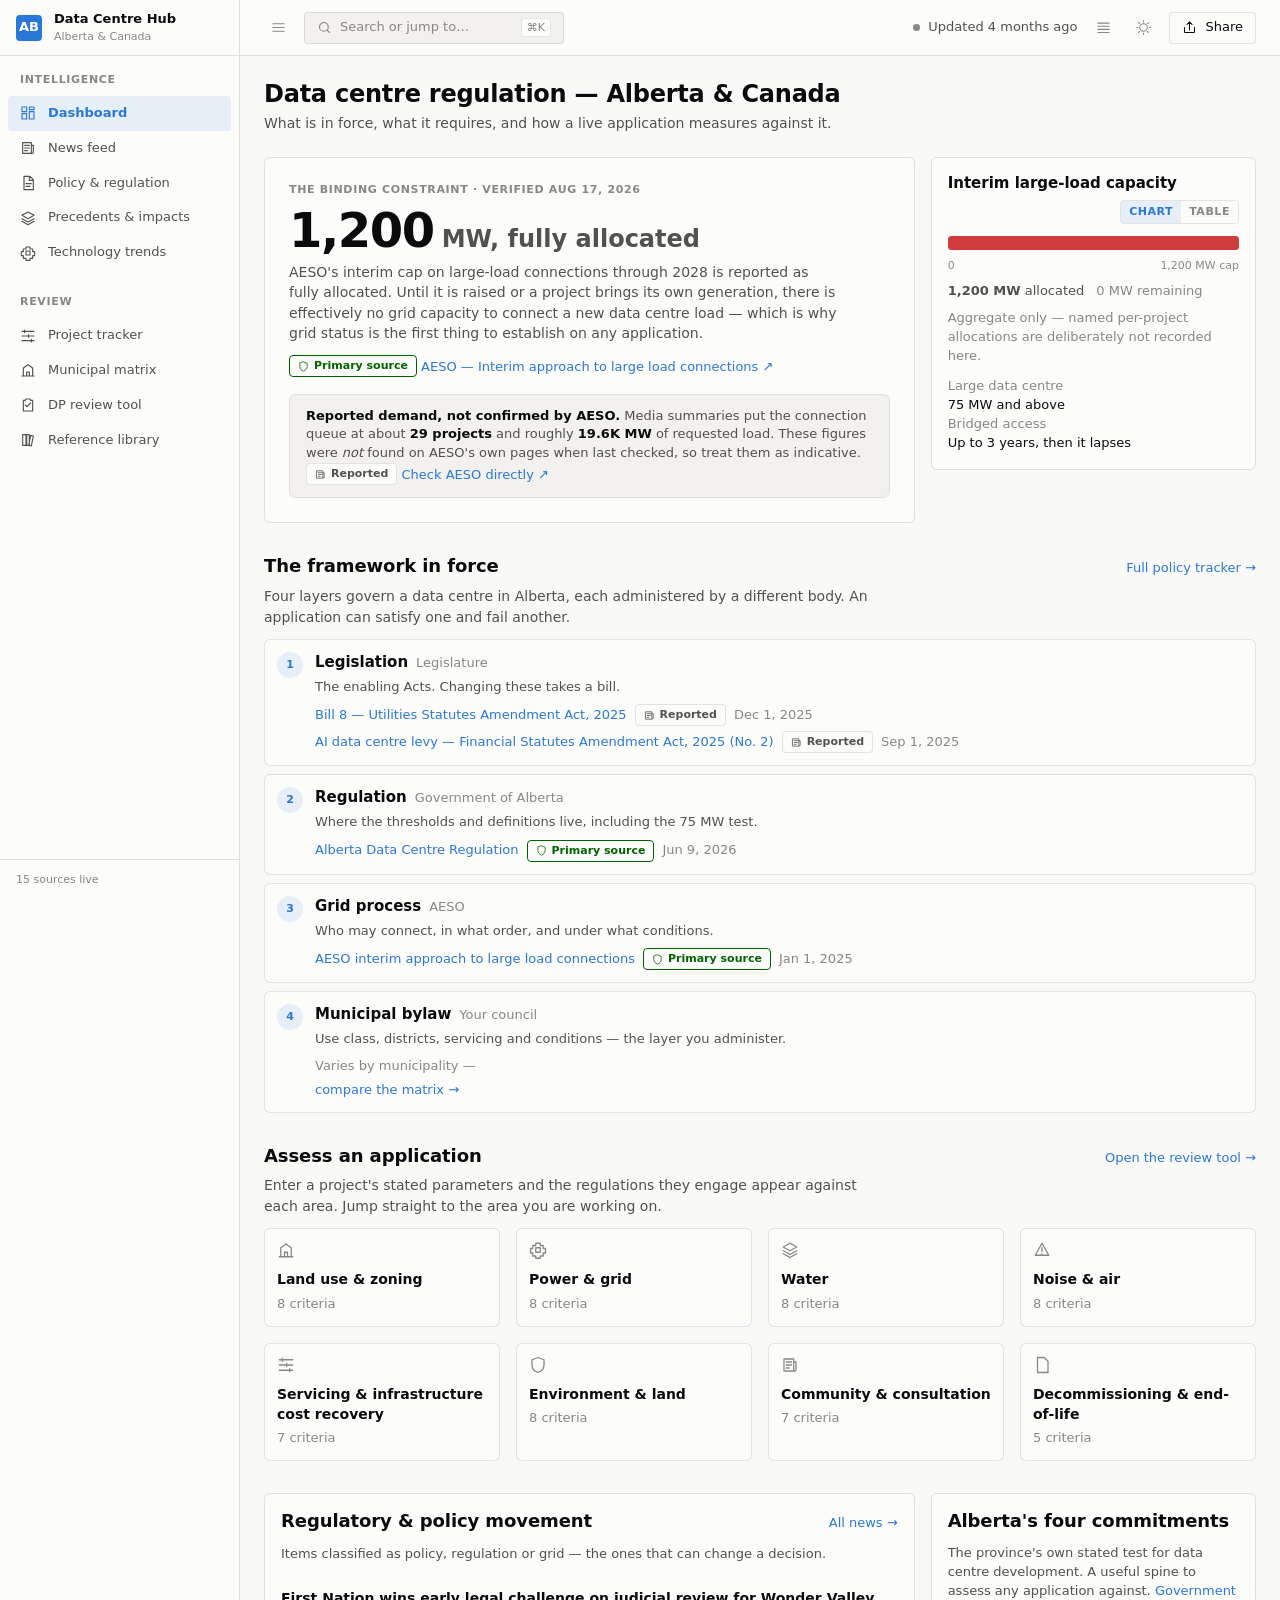
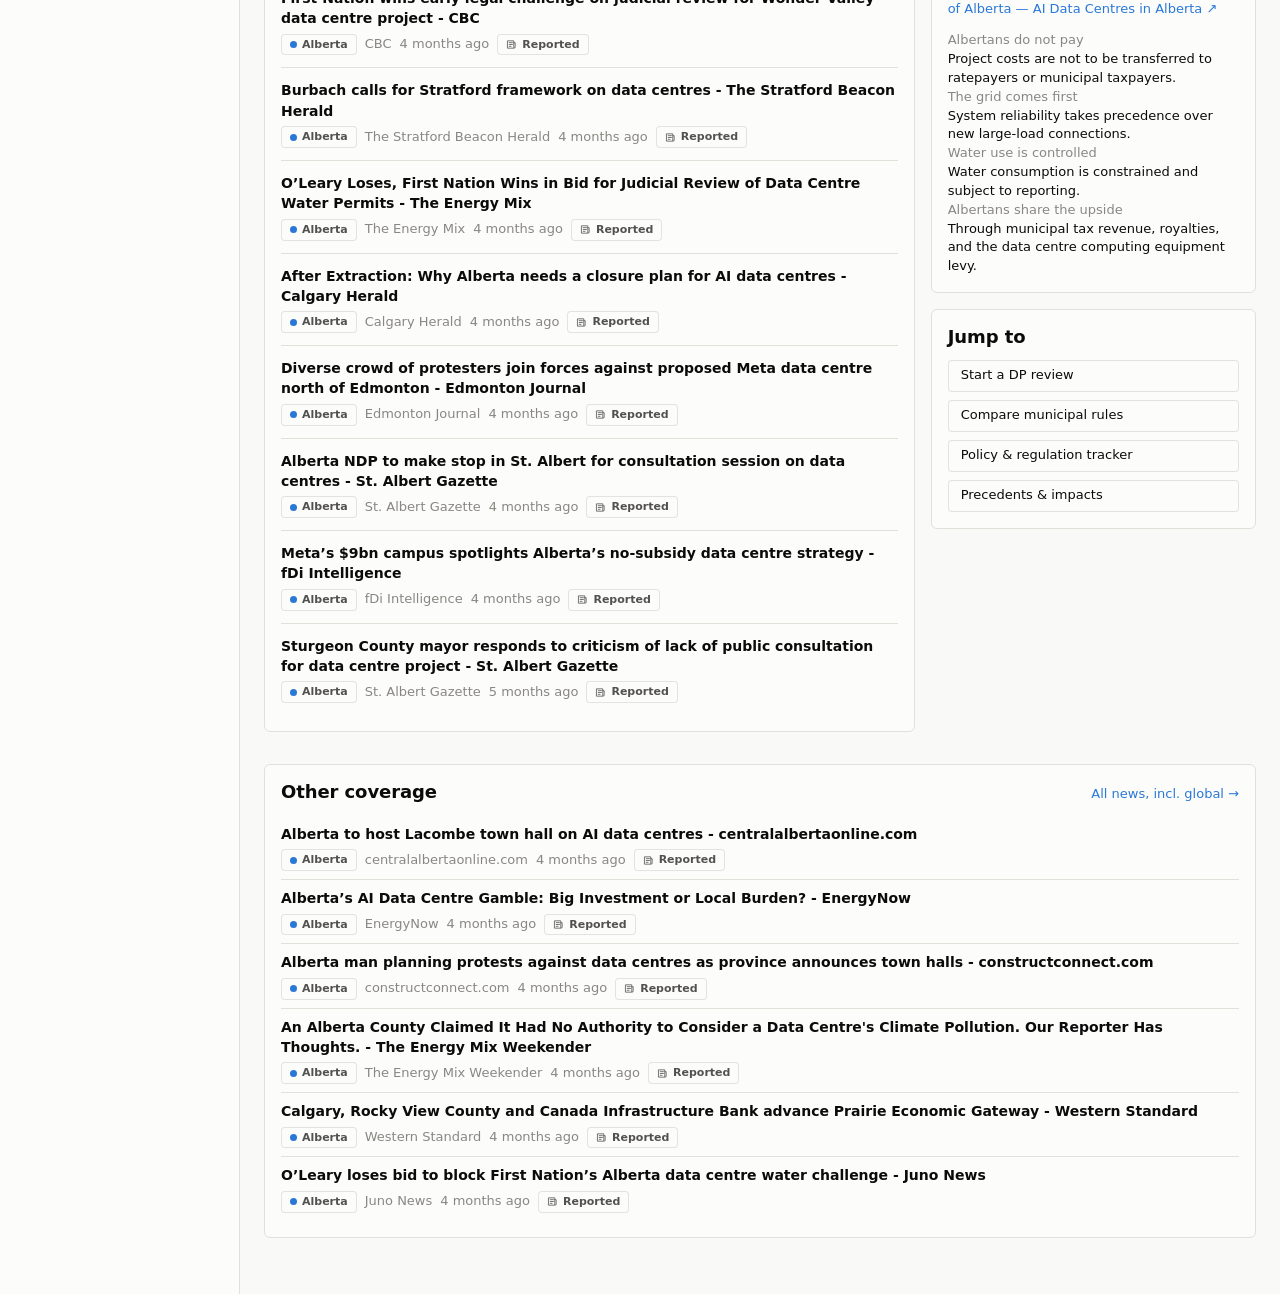
==== site/index.html @ bcbd2a7a "feat(review): regulation-first dashboard and an interactive DP review tool Reworks the site around w" ====
<!doctype html>
<html lang="en-CA">
<head>
<meta charset="utf-8">
<meta name="viewport" content="width=device-width, initial-scale=1">
<title>Dashboard — Alberta Data Centre Hub</title>
<meta name="description" content="The regulatory picture for data centre development in Alberta: the instruments in force, the grid constraint, and a permit review tool. News in support, not in the lead.">
<link rel="stylesheet" href="assets/tokens.css">
<link rel="stylesheet" href="assets/style.css">
<link rel="icon" href="data:image/svg+xml,<svg xmlns='http://www.w3.org/2000/svg' viewBox='0 0 100 100'><rect width='100' height='100' rx='18' fill='%232a78d6'/><text y='70' x='50' text-anchor='middle' font-size='54' font-family='system-ui' font-weight='700' fill='white'>AB</text></svg>">
</head>
<body data-page="dashboard">
<a class="skip-link" href="#main">Skip to content</a>
<div class="app">
  <aside class="sidebar" id="sidebar"></aside>
  <div class="main">
    <header class="topbar" id="topbar"></header>
    <main class="content" id="main">

      <div class="page-head">
        <h1>Data centre regulation — Alberta &amp; Canada</h1>
        <p>What is in force, what it requires, and how a live application measures against it.</p>
      </div>

      <div id="alerts-slot"></div>

      <!-- 1. The binding constraint, from a verified source -->
      <section class="section">
        <div class="grid grid-main-aside">
          <div class="hero-figure" id="hero-slot"></div>
          <div class="card" id="meter-slot"></div>
        </div>
      </section>

      <!-- 2. The regulatory stack -->
      <section class="section">
        <div class="section-head">
          <h2>The framework in force</h2>
          <a class="small" href="policy.html">Full policy tracker →</a>
        </div>
        <p class="section-note secondary">
          Four layers govern a data centre in Alberta, each administered by a different body. An
          application can satisfy one and fail another.
        </p>
        <div id="stack-slot"></div>
      </section>

      <!-- 3. Compliance areas -> straight into the review tool -->
      <section class="section">
        <div class="section-head">
          <h2>Assess an application</h2>
          <a class="small" href="permits.html">Open the review tool →</a>
        </div>
        <p class="section-note secondary">
          Enter a project's stated parameters and the regulations they engage appear against each
          area. Jump straight to the area you are working on.
        </p>
        <div class="grid grid-4" id="areas-slot"></div>
      </section>

      <!-- 4. The planner's own open work -->
      <section class="section" id="reviews-section" hidden>
        <div class="section-head">
          <h2>Your reviews</h2>
          <a class="small" href="permits.html">Manage →</a>
        </div>
        <p class="section-note secondary">
          Held in this browser only. They are not visible to anyone else and do not leave this device.
        </p>
        <div class="grid grid-3" id="reviews-slot"></div>
      </section>

      <!-- 5. Regulatory movement, then general news -->
      <section class="section">
        <div class="grid grid-main-aside">
          <div class="card">
            <div class="card-head">
              <h2>Regulatory &amp; policy movement</h2>
              <div class="card-action"><a class="small" href="news.html">All news →</a></div>
            </div>
            <p class="small secondary" style="margin:0 0 var(--s-3)">
              Items classified as policy, regulation or grid — the ones that can change a decision.
            </p>
            <div id="policy-news-slot"><div class="empty-state">Loading…</div></div>
          </div>

          <div>
            <div class="card" style="margin-bottom:var(--s-4)">
              <div class="card-head"><h2>Alberta's four commitments</h2></div>
              <p class="small secondary" id="commit-note"></p>
              <dl class="deflist" id="commit-slot"></dl>
            </div>
            <div class="card">
              <div class="card-head"><h2>Jump to</h2></div>
              <div class="grid" style="gap:var(--s-2)">
                <a class="btn" href="permits.html">Start a DP review</a>
                <a class="btn" href="municipal.html">Compare municipal rules</a>
                <a class="btn" href="policy.html">Policy &amp; regulation tracker</a>
                <a class="btn" href="precedents.html">Precedents &amp; impacts</a>
              </div>
            </div>
          </div>
        </div>
      </section>

      <!-- 6. Everything else, deliberately last and compact -->
      <section class="section">
        <div class="card">
          <div class="card-head">
            <h2>Other coverage</h2>
            <div class="card-action"><a class="small" href="news.html">All news, incl. global →</a></div>
          </div>
          <div id="other-news-slot"></div>
        </div>
      </section>

    </main>
  </div>
</div>

<script src="assets/app.js"></script>
<script src="assets/charts.js"></script>
<script>
(async function () {
  const A = window.ADCH, C = window.ADCHCharts;
  const { $, esc, safeUrl, fmtNum, fmtCompact, relTime, tierChip, icon, statusBadge } = A;

  const [grid, policy, news, checklist] = await Promise.all([
    A.loadData('grid', null),
    A.loadData('policy', null),
    A.loadData('news', { items: [], sourceHealth: [] }),
    A.loadData('checklist', null),
  ]);

  A.renderLiveStatus(news);

  /* ---- 1. Hero -----------------------------------------------------------
     Leads with a VERIFIED figure. The queue-demand number is more dramatic but
     does not appear on AESO's own pages, so it sits below, badged as reported. */
  if (grid?.verified) {
    const v = grid.verified, rep = grid.reported;
    const full = v.allocatedMW >= v.interimCapMW;
    $('#hero-slot').innerHTML = `
      <div class="eyebrow">The binding constraint · verified ${esc(A.fmtDate(grid.lastVerified))}</div>
      <div class="hero-value">${esc(fmtNum(v.interimCapMW))}<span class="unit">MW${full ? ', fully allocated' : ''}</span></div>
      <p class="hero-caption">
        AESO's interim cap on large-load connections through ${esc(v.capThrough)}
        ${full ? 'is reported as fully allocated' : 'remains partly available'}. Until it is raised or a
        project brings its own generation, there is effectively no grid capacity to connect a new
        data centre load — which is why grid status is the first thing to establish on any application.
      </p>
      <p class="small" style="margin:var(--s-3) 0 0">
        ${A.tierChip(v.sourceTier)}
        <a href="${esc(safeUrl(v.source))}" target="_blank" rel="noopener">${esc(v.sourceName)} ↗</a>
      </p>
      ${rep ? `
        <div class="notice" style="margin:var(--s-4) 0 0">
          <strong>Reported demand, not confirmed by AESO.</strong>
          Media summaries put the connection queue at about
          <strong>${esc(fmtNum(rep.queueProjects))} projects</strong> and roughly
          <strong>${esc(fmtCompact(rep.queueRequestedMW))} MW</strong> of requested load. These figures
          were <em>not</em> found on AESO's own pages when last checked, so treat them as indicative.
          ${A.tierChip('reported')}
          <a href="${esc(safeUrl(rep.source))}" target="_blank" rel="noopener">Check AESO directly ↗</a>
        </div>` : ''}`;

    const reg = grid.fromRegulation;
    $('#meter-slot').innerHTML = C.meter({
      id: 'viz-cap', title: 'Interim large-load capacity',
      limit: v.interimCapMW, unit: 'MW',
      segments: [{ label: 'Allocated', value: v.allocatedMW }],
      note: 'Aggregate only — named per-project allocations are deliberately not recorded here.',
    }) + `
      <dl class="deflist" style="margin-top:var(--s-3)">
        <dt>Large data centre</dt><dd>${esc(fmtNum(reg.largeDataCentreThresholdMW))} MW and above</dd>
        <dt>Bridged access</dt><dd>Up to ${esc(reg.bridgedMaxYears)} years, then it lapses</dd>
      </dl>`;
  }
  C.wireVizToggles();

  /* ---- 2. The regulatory stack ------------------------------------------ */
  if (policy?.records) {
    const LAYERS = [
      { key: 'Legislation', label: 'Legislation', body: 'Legislature',
        note: 'The enabling Acts. Changing these takes a bill.' },
      { key: 'Regulation', label: 'Regulation', body: 'Government of Alberta',
        note: 'Where the thresholds and definitions live, including the 75 MW test.' },
      { key: 'Process', label: 'Grid process', body: 'AESO',
        note: 'Who may connect, in what order, and under what conditions.' },
      { key: 'Municipal', label: 'Municipal bylaw', body: 'Your council',
        note: 'Use class, districts, servicing and conditions — the layer you administer.' },
    ];
    const byType = t => policy.records.filter(r =>
      (t === 'Process' ? /aeso|grid|process/i.test(r.type + r.title) : r.type === t));

    $('#stack-slot').innerHTML = `
      <ol class="stack">
        ${LAYERS.map((L, i) => {
          const recs = L.key === 'Municipal' ? [] : byType(L.key);
          return `
            <li class="stack-layer">
              <div class="stack-rank">${i + 1}</div>
              <div class="stack-body">
                <div class="stack-head">
                  <span class="stack-label">${esc(L.label)}</span>
                  <span class="stack-body-name small muted">${esc(L.body)}</span>
                </div>
                <p class="small secondary stack-note">${esc(L.note)}</p>
                ${recs.length ? `
                  <ul class="stack-items">
                    ${recs.map(r => `
                      <li>
                        <a href="policy.html#${esc(r.id)}">${esc(r.title)}</a>
                        ${tierChip(r.sourceTier)}
                        <span class="small muted">${esc(A.fmtDate(r.date))}</span>
                      </li>`).join('')}
                  </ul>`
                : `<p class="small muted stack-items">
                     Varies by municipality — <a href="municipal.html">compare the matrix →</a>
                   </p>`}
              </div>
            </li>`;
        }).join('')}
      </ol>`;

    /* Commitments */
    const com = policy.commitments;
    $('#commit-note').innerHTML = `${esc(com?.note || '')}
      ${com?.source ? ` <a href="${esc(safeUrl(com.source))}" target="_blank" rel="noopener">${esc(com.sourceName)} ↗</a>` : ''}`;
    $('#commit-slot').innerHTML = (com?.items || [])
      .map(c => `<dt>${esc(c.label)}</dt><dd>${esc(c.detail)}</dd>`).join('');
  }

  /* ---- 3. Compliance areas ---------------------------------------------- */
  if (checklist?.sections) {
    const AREA_ICON = {
      'land-use': 'municipal', 'power-grid': 'tech', 'water': 'precedent',
      'noise-air': 'alert', 'servicing': 'projects', 'environment': 'shield',
      'community': 'news', 'decommissioning': 'doc',
    };
    $('#areas-slot').innerHTML = checklist.sections.map(s => `
      <a class="area-tile" href="permits.html#area-${esc(s.id)}">
        <span class="area-tile-icon">${icon(AREA_ICON[s.id] || 'doc')}</span>
        <span class="area-tile-title">${esc(s.title)}</span>
        <span class="area-tile-count small muted">${s.criteria.length} criteria</span>
      </a>`).join('');
  }

  /* ---- 4. Reviews held in this browser ----------------------------------- */
  (function renderReviews() {
    let store = null;
    try {
      store = JSON.parse(localStorage.getItem('adch.reviews.v2')
                      || localStorage.getItem('adch.reviews.v1') || 'null');
    } catch { /* ignore unreadable state */ }
    const reviews = store?.reviews || [];
    if (!reviews.length || !checklist?.sections) return;

    const totalCriteria = checklist.sections.reduce((n, s) => n + s.criteria.length, 0);
    $('#reviews-section').hidden = false;
    $('#reviews-slot').innerHTML = reviews.slice(0, 6).map(r => {
      const items = r.items || {};
      const assessed = Object.values(items).filter(v => v.status && v.status !== 'unset').length;
      const flagged = Object.values(items).filter(v => v.status === 'notmet' || v.status === 'info').length;
      const pct = totalCriteria ? Math.round(assessed / totalCriteria * 100) : 0;
      const p = r.params || {};
      return `
        <a class="review-tile" href="permits.html">
          <div class="review-tile-head">
            <span class="review-tile-name">${esc(r.name || 'Untitled review')}</span>
            ${flagged ? statusBadge('warning', `${flagged} flagged`) : ''}
          </div>
          <div class="small muted">
            ${esc(p.municipality || 'No municipality')}${p.capacityMW ? ` · ${esc(p.capacityMW)} MW` : ''}
          </div>
          <div class="review-bar" role="img" aria-label="${pct}% assessed">
            <span style="width:${pct}%"></span>
          </div>
          <div class="small muted">${assessed} of ${totalCriteria} criteria assessed</div>
        </a>`;
    }).join('');
  })();

  /* ---- 5/6. News, split so regulation leads ------------------------------ */
  const items = Array.isArray(news?.items) ? news.items : [];
  const seen = A.lastSeenAt();
  const isPolicyish = i =>
    /policy|regulation|grid|legal/i.test([i.stream, i.topic, ...(i.topics || [])].join(' '));

  /* Region ordering matters more than recency here. A Danish ground-breaking
     is not what a planner in Alberta needs above an Alberta bylaw change, so
     Alberta leads, then Canada, then everything else — recency inside each. */
  const REGION_RANK = { alberta: 0, canada: 1, global: 2 };
  const byRegionThenDate = (a, b) =>
    (REGION_RANK[a.region] ?? 3) - (REGION_RANK[b.region] ?? 3) ||
    (A.parseDate(b.published) - A.parseDate(a.published));

  const policyItems = items.filter(isPolicyish).sort(byRegionThenDate).slice(0, 8);
  const otherItems = items.filter(i => !isPolicyish(i)).sort(byRegionThenDate).slice(0, 6);

  const row = i => `
    <li class="feed-item">
      <a class="headline ${A.isNew(i, seen) ? 'is-new' : ''}"
         href="${esc(safeUrl(i.url))}" target="_blank" rel="noopener">${esc(i.title)}</a>
      <div class="feed-meta">
        ${A.regionChip(i.region)}
        <span class="muted">${esc(i.source)}</span>
        <span class="muted">${esc(relTime(i.published))}</span>
        ${tierChip('reported')}
      </div>
    </li>`;

  $('#policy-news-slot').innerHTML = policyItems.length
    ? `<ul class="feed">${policyItems.map(row).join('')}</ul>`
    : `<div class="empty-state">No policy or regulation items in the current feed.</div>`;

  $('#other-news-slot').innerHTML = otherItems.length
    ? `<ul class="feed feed-compact">${otherItems.map(row).join('')}</ul>`
    : `<div class="empty-state">Nothing else in the current feed.</div>`;

  /* Alerts stay at the top — a bylaw changing under you outranks everything. */
  const alerts = await A.loadData('alerts', { alerts: [] });
  if (alerts?.alerts?.length) {
    $('#alerts-slot').innerHTML = alerts.alerts.slice(0, 3).map(x => `
      <div class="alert-strip">
        ${icon('alert')}
        <div class="alert-body">
          <strong>Regulatory change detected</strong> — ${esc(x.name)} changed ${esc(relTime(x.detectedAt))}.
          <a href="${esc(safeUrl(x.url))}" target="_blank" rel="noopener">View source ↗</a>
        </div>
      </div>`).join('');
  }

  A.markSeen();
})();
</script>
</body>
</html>
---- site/assets/tokens.css ----
/* ============================================================================
   Design tokens — Alberta Data Centre Hub
   ----------------------------------------------------------------------------
   Colour values come from a validated palette. The categorical region slots
   (Alberta / Canada / Global) were checked with the palette validator and pass
   every gate in BOTH modes on ALL pairs:
     light: worst CVD dE 9.2, worst normal-vision dE 24.0
     dark : worst CVD dE 9.4, worst normal-vision dE 20.9
   One known WARN: --region-global (#1baf7a) sits at 2.74:1 on the light
   surface. The relief rule applies — marks in that colour ALWAYS ship visible
   direct labels plus a table view. Never rely on that hue alone.

   Do not add a 4th region hue. Three is the all-pairs cap; a generated 4th is
   indistinguishable under CVD.

   Dark mode is a *selected* set of steps validated against the dark surface,
   not an automatic inversion. Every token is declared on bare :root first, so
   nothing has its only definition inside a media query.
   ========================================================================= */

:root {
  color-scheme: light;

  /* --- Surfaces & ink ---------------------------------------------------- */
  --page:            #f9f9f7;
  --surface:         #fcfcfb;
  --surface-sunken:  #f2f1ee;
  --surface-hover:   #f0efec;
  --ink:             #0b0b0b;
  --ink-secondary:   #52514e;
  --ink-muted:       #898781;
  --hairline:        #e1e0d9;
  --border:          rgba(11, 11, 11, 0.10);
  --baseline:        #c3c2b7;

  /* --- Accent (interactive + primary data series) ------------------------ */
  --accent:          #2a78d6;
  --accent-hover:    #256abf;
  --accent-wash:     rgba(42, 120, 214, 0.10);
  --accent-track:    #cde2fb;   /* lighter step of the same ramp, for meters */

  /* --- Region categorical (fixed order — never cycled, never extended) --- */
  --region-alberta:  #2a78d6;
  --region-canada:   #eb6834;
  --region-global:   #1baf7a;   /* light-surface contrast 2.74:1 — see above */

  /* --- Status (reserved; never reused as a series colour) ---------------- */
  --status-good:     #0ca30c;
  --status-warning:  #fab219;
  --status-serious:  #ec835a;
  --status-critical: #d03b3b;
  --status-good-text:#006300;   /* AA-safe green for text */

  /* --- Sequential blue ramp (magnitude only) ----------------------------- */
  --seq-100: #cde2fb;
  --seq-250: #86b6ef;
  --seq-400: #3987e5;
  --seq-550: #1c5cab;
  --seq-700: #0d366b;

  /* --- Spacing: strict 8pt rhythm ---------------------------------------- */
  --s-1: 4px;
  --s-2: 8px;
  --s-3: 12px;
  --s-4: 16px;
  --s-5: 24px;
  --s-6: 32px;
  --s-7: 48px;

  /* --- Type -------------------------------------------------------------- */
  --font: system-ui, -apple-system, "Segoe UI", Roboto, sans-serif;
  --t-hero:  48px;
  --t-h1:    24px;
  --t-h2:    18px;
  --t-h3:    15px;
  --t-body:  14px;
  --t-small: 13px;
  --t-micro: 11px;

  /* --- Shape ------------------------------------------------------------- */
  --r-card: 6px;
  --r-chip: 4px;

  /* Shadows are for true overlays only. Structure is carried by hairlines. */
  --shadow-overlay: 0 8px 24px rgba(11, 11, 11, 0.14),
                    0 2px 6px rgba(11, 11, 11, 0.08);

  /* --- Layout ------------------------------------------------------------ */
  --sidebar-w: 240px;
  --rail-w: 56px;
  --topbar-h: 56px;
  --content-max: 1440px;

  /* --- Density (overridden by [data-density="compact"]) ------------------ */
  --row-h: 40px;
  --cell-pad-y: 10px;

  /* --- motion. Theme-independent; honoured by the reduced-motion block. --- */
  --dur:       140ms;
  --dur-slow:  320ms;
  --ease:      cubic-bezier(.2, 0, .2, 1);

  /* --- interaction & elevation ------------------------------------------ */
  --focus:         #2a78d6;
  --border-strong: rgba(11, 11, 11, 0.22);
  --shadow-sm:     0 1px 2px rgba(11, 11, 11, 0.06);
  --shadow-lg:     0 8px 24px rgba(11, 11, 11, 0.16);

  /* --- status washes. Backgrounds only; the text colour stays an ink or
         the AA-safe status text step, so status is never colour alone. ---- */
  --status-good-bg:     rgba(12, 163, 12, 0.10);
  --status-warning-bg:  rgba(250, 178, 25, 0.16);
  --status-critical-bg: rgba(208, 59, 59, 0.10);
}

[data-density="compact"] {
  --row-h: 32px;
  --cell-pad-y: 6px;
}

/* --- Dark: OS preference (loses to an explicit light stamp) -------------- */
@media (prefers-color-scheme: dark) {
  :root:not([data-theme="light"]) {
    /* Selected dark steps for the tokens added for the review tool. */
    --focus:         #7fb2f0;
    --border-strong: rgba(255, 255, 255, 0.26);
    --shadow-sm:     0 1px 2px rgba(0, 0, 0, 0.5);
    --shadow-lg:     0 8px 24px rgba(0, 0, 0, 0.6);
    --status-good-bg:     rgba(70, 200, 70, 0.16);
    --status-warning-bg:  rgba(250, 178, 25, 0.20);
    --status-critical-bg: rgba(232, 106, 106, 0.18);

    color-scheme: dark;

    --page:           #0d0d0d;
    --surface:        #1a1a19;
    --surface-sunken: #131312;
    --surface-hover:  #232322;
    --ink:            #ffffff;
    --ink-secondary:  #c3c2b7;
    --ink-muted:      #898781;
    --hairline:       #2c2c2a;
    --border:         rgba(255, 255, 255, 0.10);
    --baseline:       #383835;

    --accent:         #3987e5;
    --accent-hover:   #5598e7;
    --accent-wash:    rgba(57, 135, 229, 0.14);
    --accent-track:   #184f95;

    --region-alberta: #3987e5;
    --region-canada:  #d95926;
    --region-global:  #199e70;

    --status-good-text: #0ca30c;

    --seq-100: #0d366b;
    --seq-250: #184f95;
    --seq-400: #2a78d6;
    --seq-550: #6da7ec;
    --seq-700: #cde2fb;

    --shadow-overlay: 0 8px 24px rgba(0, 0, 0, 0.6),
                      0 2px 6px rgba(0, 0, 0, 0.4);
  }
}

/* --- Dark: explicit toggle (must win in both directions) ----------------- */
:root[data-theme="dark"] {
  /* Selected dark steps for the tokens added for the review tool. */
  --focus:         #7fb2f0;
  --border-strong: rgba(255, 255, 255, 0.26);
  --shadow-sm:     0 1px 2px rgba(0, 0, 0, 0.5);
  --shadow-lg:     0 8px 24px rgba(0, 0, 0, 0.6);
  --status-good-bg:     rgba(70, 200, 70, 0.16);
  --status-warning-bg:  rgba(250, 178, 25, 0.20);
  --status-critical-bg: rgba(232, 106, 106, 0.18);

  color-scheme: dark;

  --page:           #0d0d0d;
  --surface:        #1a1a19;
  --surface-sunken: #131312;
  --surface-hover:  #232322;
  --ink:            #ffffff;
  --ink-secondary:  #c3c2b7;
  --ink-muted:      #898781;
  --hairline:       #2c2c2a;
  --border:         rgba(255, 255, 255, 0.10);
  --baseline:       #383835;

  --accent:         #3987e5;
  --accent-hover:   #5598e7;
  --accent-wash:    rgba(57, 135, 229, 0.14);
  --accent-track:   #184f95;

  --region-alberta: #3987e5;
  --region-canada:  #d95926;
  --region-global:  #199e70;

  --status-good-text: #0ca30c;

  --seq-100: #0d366b;
  --seq-250: #184f95;
  --seq-400: #2a78d6;
  --seq-550: #6da7ec;
  --seq-700: #cde2fb;

  --shadow-overlay: 0 8px 24px rgba(0, 0, 0, 0.6),
                    0 2px 6px rgba(0, 0, 0, 0.4);
}

/* Motion is decorative here — every transition has a static resting state. */
@media (prefers-reduced-motion: reduce) {
  :root { --dur: 0ms; --dur-slow: 0ms; }
  *, *::before, *::after {
    animation-duration: .001ms !important; animation-iteration-count: 1 !important;
    transition-duration: .001ms !important; scroll-behavior: auto !important;
  }
}
---- site/assets/style.css ----
/* ============================================================================
   Alberta Data Centre Hub — app shell & components
   Density comes from tight components inside generous structure.
   Structure is carried by hairlines, never drop shadows.
   ========================================================================= */

*, *::before, *::after { box-sizing: border-box; }

html { -webkit-text-size-adjust: 100%; }

body {
  margin: 0;
  font-family: var(--font);
  font-size: var(--t-body);
  line-height: 1.45;
  color: var(--ink);
  background: var(--page);
  -webkit-font-smoothing: antialiased;
}

h1, h2, h3, h4 { line-height: 1.2; margin: 0; font-weight: 600; }
h1 { font-size: var(--t-h1); letter-spacing: -0.01em; }
h2 { font-size: var(--t-h2); letter-spacing: -0.005em; }
h3 { font-size: var(--t-h3); }
p { margin: 0 0 var(--s-3); }

a { color: var(--accent); text-decoration: none; }
a:hover { text-decoration: underline; }

:focus-visible {
  outline: 2px solid var(--accent);
  outline-offset: 2px;
  border-radius: 2px;
}

.eyebrow {
  font-size: var(--t-micro);
  text-transform: uppercase;
  letter-spacing: 0.06em;
  font-weight: 600;
  color: var(--ink-muted);
}

.muted     { color: var(--ink-muted); }
.secondary { color: var(--ink-secondary); }
.small     { font-size: var(--t-small); }

.skip-link {
  position: absolute; left: -9999px; top: 0; z-index: 100;
  background: var(--surface); color: var(--ink);
  padding: var(--s-2) var(--s-4); border: 1px solid var(--border);
}
.skip-link:focus { left: var(--s-3); top: var(--s-3); }

/* ============================================================ App shell === */

.app {
  display: grid;
  grid-template-columns: var(--sidebar-w) 1fr;
  min-height: 100vh;
}

/* --- Sidebar ------------------------------------------------------------- */

/* The sidebar element fills its grid column so the surface colour runs the
   whole page height; the inner wrapper is what actually sticks. */
.sidebar {
  grid-row: 1 / -1;
  background: var(--surface);
  border-right: 1px solid var(--hairline);
  position: relative;
}
.sidebar-sticky {
  position: sticky;
  top: 0;
  height: 100vh;
  display: flex;
  flex-direction: column;
  overflow-y: auto;
}

.brand {
  display: flex;
  align-items: center;
  gap: var(--s-3);
  height: var(--topbar-h);
  padding: 0 var(--s-4);
  border-bottom: 1px solid var(--hairline);
  flex-shrink: 0;
}
.brand-mark {
  width: 26px; height: 26px; flex-shrink: 0;
  border-radius: var(--r-chip);
  background: var(--accent);
  display: grid; place-items: center;
  color: #fff; font-weight: 700; font-size: var(--t-small);
}
.brand-text { min-width: 0; }
.brand-name {
  font-weight: 650; font-size: var(--t-small);
  white-space: nowrap; overflow: hidden; text-overflow: ellipsis;
}
.brand-sub {
  font-size: var(--t-micro); color: var(--ink-muted);
  white-space: nowrap; overflow: hidden; text-overflow: ellipsis;
}

.nav { padding: var(--s-4) var(--s-2); flex: 1; }
.nav-group + .nav-group { margin-top: var(--s-5); }
.nav-group-label {
  font-size: var(--t-micro);
  text-transform: uppercase;
  letter-spacing: 0.06em;
  font-weight: 600;
  color: var(--ink-muted);
  padding: 0 var(--s-3) var(--s-2);
}
.nav-link {
  display: flex; align-items: center; gap: var(--s-3);
  padding: var(--s-2) var(--s-3);
  border-radius: var(--r-chip);
  color: var(--ink-secondary);
  font-size: var(--t-small);
  font-weight: 500;
  text-decoration: none;
  white-space: nowrap;
}
.nav-link:hover { background: var(--surface-hover); color: var(--ink); text-decoration: none; }
.nav-link[aria-current="page"] {
  background: var(--accent-wash);
  color: var(--accent);
  font-weight: 600;
}
.nav-link svg { width: 16px; height: 16px; flex-shrink: 0; }
.nav-count {
  margin-left: auto;
  font-size: var(--t-micro);
  color: var(--ink-muted);
  font-variant-numeric: tabular-nums;
}

.sidebar-foot {
  padding: var(--s-3) var(--s-4);
  border-top: 1px solid var(--hairline);
  font-size: var(--t-micro);
  color: var(--ink-muted);
}
.sidebar-foot:empty { display: none; }

/* --- Top bar ------------------------------------------------------------- */

.topbar {
  height: var(--topbar-h);
  background: var(--surface);
  border-bottom: 1px solid var(--hairline);
  display: flex;
  align-items: center;
  gap: var(--s-3);
  padding: 0 var(--s-5);
  position: sticky;
  top: 0;
  z-index: 20;
}

.cmdk-trigger {
  display: flex; align-items: center; gap: var(--s-2);
  height: 32px; min-width: 260px;
  padding: 0 var(--s-3);
  background: var(--surface-sunken);
  border: 1px solid var(--border);
  border-radius: var(--r-chip);
  color: var(--ink-muted);
  font: inherit; font-size: var(--t-small);
  cursor: pointer; text-align: left;
}
.cmdk-trigger:hover { background: var(--surface-hover); }
.cmdk-trigger svg { width: 15px; height: 15px; flex-shrink: 0; }
.cmdk-trigger span { white-space: nowrap; overflow: hidden; text-overflow: ellipsis; }
.cmdk-trigger kbd {
  margin-left: auto;
  font: inherit; font-size: var(--t-micro);
  border: 1px solid var(--border);
  border-radius: 3px;
  padding: 1px 5px;
  color: var(--ink-muted);
  background: var(--surface);
}

.topbar-spacer { flex: 1; }

.live-status {
  display: flex; align-items: center; gap: var(--s-2);
  font-size: var(--t-small); color: var(--ink-secondary);
  white-space: nowrap;
}
.live-dot {
  width: 7px; height: 7px; border-radius: 50%;
  background: var(--status-good);
  flex-shrink: 0;
  position: relative;
}
.live-dot::after {
  content: ""; position: absolute; inset: -3px;
  border-radius: 50%;
  border: 1px solid var(--status-good);
  opacity: 0.4;
  animation: live-pulse 2.4s ease-out infinite;
}
@keyframes live-pulse {
  0%   { transform: scale(0.7); opacity: 0.5; }
  70%  { transform: scale(1.4); opacity: 0; }
  100% { transform: scale(1.4); opacity: 0; }
}
.live-dot.is-stale { background: var(--ink-muted); }
.live-dot.is-stale::after { display: none; }

.icon-btn {
  width: 32px; height: 32px;
  display: grid; place-items: center;
  background: transparent;
  border: 1px solid transparent;
  border-radius: var(--r-chip);
  color: var(--ink-secondary);
  cursor: pointer;
}
.icon-btn:hover { background: var(--surface-hover); color: var(--ink); }
.icon-btn svg { width: 16px; height: 16px; }

.btn {
  display: inline-flex; align-items: center; gap: var(--s-2);
  height: 32px; padding: 0 var(--s-3);
  border-radius: var(--r-chip);
  border: 1px solid var(--border);
  background: var(--surface);
  color: var(--ink);
  font: inherit; font-size: var(--t-small); font-weight: 500;
  cursor: pointer;
  white-space: nowrap;
}
.btn:hover { background: var(--surface-hover); text-decoration: none; }
.btn svg { width: 15px; height: 15px; }
.btn-primary {
  background: var(--accent); border-color: var(--accent); color: #fff;
}
.btn-primary:hover { background: var(--accent-hover); }

/* --- Main ---------------------------------------------------------------- */

.main { min-width: 0; display: flex; flex-direction: column; }

.content {
  max-width: var(--content-max);
  width: 100%;
  margin: 0 auto;
  padding: var(--s-5);
  flex: 1;
}

.page-head { margin-bottom: var(--s-5); }
.page-head h1 { margin-bottom: var(--s-1); }
.page-head p { color: var(--ink-secondary); margin: 0; max-width: 76ch; }

.section { margin-bottom: var(--s-6); }
.section-head {
  display: flex; align-items: baseline; gap: var(--s-3);
  margin-bottom: var(--s-3);
}
.section-head h2 { margin: 0; }
.section-head .section-note {
  font-size: var(--t-small); color: var(--ink-muted);
  margin-left: auto;
}

/* --- Grid ---------------------------------------------------------------- */

.grid { display: grid; gap: var(--s-4); }
.grid-2 { grid-template-columns: repeat(2, minmax(0, 1fr)); }
.grid-3 { grid-template-columns: repeat(3, minmax(0, 1fr)); }
.grid-4 { grid-template-columns: repeat(4, minmax(0, 1fr)); }
.grid-main-aside { grid-template-columns: minmax(0, 2fr) minmax(0, 1fr); align-items: start; }

/* --- Card ---------------------------------------------------------------- */

.card {
  background: var(--surface);
  border: 1px solid var(--hairline);
  border-radius: var(--r-card);
  padding: var(--s-4);
}
.card-head {
  display: flex; align-items: baseline; gap: var(--s-2);
  margin-bottom: var(--s-3);
  flex-wrap: wrap;
}
.card-head h2, .card-head h3 { margin: 0; min-width: 0; }
.card-head .card-action { margin-left: auto; flex-shrink: 0; }

/* ============================================================= Alerts ==== */

/* Breaking band — restrained: a rule and an eyebrow, not a red banner. */
.breaking {
  background: var(--surface);
  border: 1px solid var(--hairline);
  border-left: 3px solid var(--status-critical);
  border-radius: var(--r-card);
  padding: var(--s-3) var(--s-4);
  margin-bottom: var(--s-5);
}
.breaking-head {
  display: flex; align-items: center; gap: var(--s-2);
  margin-bottom: var(--s-2);
}
.breaking-head .eyebrow { color: var(--status-critical); }
.breaking-list { list-style: none; margin: 0; padding: 0; }
.breaking-item {
  display: flex; align-items: baseline; gap: var(--s-3);
  padding: var(--s-2) 0;
}
.breaking-item + .breaking-item { border-top: 1px solid var(--hairline); }
.breaking-item .headline { font-weight: 550; color: var(--ink); flex: 1; min-width: 0; }
.breaking-item .headline:hover { color: var(--accent); }

/* Regulatory change strip */
.alert-strip {
  display: flex; align-items: flex-start; gap: var(--s-3);
  background: var(--surface);
  border: 1px solid var(--hairline);
  border-left: 3px solid var(--status-warning);
  border-radius: var(--r-card);
  padding: var(--s-3) var(--s-4);
  margin-bottom: var(--s-4);
}
.alert-strip svg { width: 16px; height: 16px; flex-shrink: 0; margin-top: 2px; color: var(--ink-secondary); }
.alert-strip .alert-body { flex: 1; min-width: 0; }

/* ========================================================= Stat tiles ==== */

.stat {
  background: var(--surface);
  border: 1px solid var(--hairline);
  border-radius: var(--r-card);
  padding: var(--s-4);
  display: flex; flex-direction: column; gap: var(--s-2);
  min-width: 0;
}
.stat-label { font-size: var(--t-small); color: var(--ink-secondary); }
.stat-value {
  font-size: 28px; font-weight: 650; line-height: 1.1;
  letter-spacing: -0.02em;
  /* proportional figures on purpose — tabular makes big numbers look loose */
}
.stat-value .unit {
  font-size: var(--t-body); font-weight: 500;
  color: var(--ink-secondary); margin-left: 3px;
  letter-spacing: 0;
}
.stat-foot { font-size: var(--t-small); color: var(--ink-muted); margin-top: auto; }
.stat-delta { font-weight: 600; }
.stat-delta.is-up   { color: var(--status-good-text); }
.stat-delta.is-down { color: var(--status-critical); }

/* Hero figure — exactly one per view */
.hero-figure {
  background: var(--surface);
  border: 1px solid var(--hairline);
  border-radius: var(--r-card);
  padding: var(--s-5);
}
.hero-value {
  font-size: var(--t-hero);
  font-weight: 680;
  line-height: 1;
  letter-spacing: -0.03em;
  margin: var(--s-2) 0;
}
.hero-value .unit {
  font-size: var(--t-h1); font-weight: 550;
  color: var(--ink-secondary); margin-left: var(--s-2);
  letter-spacing: 0;
}
.hero-caption { color: var(--ink-secondary); max-width: 62ch; margin: 0; }

/* ============================================================== Meter ==== */

.meter { display: flex; flex-direction: column; gap: var(--s-2); }
.meter-track {
  height: 14px;
  border-radius: 3px;
  background: var(--accent-track);   /* lighter step of the same ramp */
  overflow: hidden;
  display: flex;
}
.meter-fill {
  height: 100%;
  background: var(--accent);
  border-radius: 0 3px 3px 0;        /* rounded data-end, square at baseline */
  min-width: 3px;
}
.meter-fill.is-full { border-radius: 3px; }
.meter-fill.sev-warning  { background: var(--status-warning); }
.meter-fill.sev-critical { background: var(--status-critical); }
.meter-scale {
  display: flex; justify-content: space-between;
  font-size: var(--t-micro); color: var(--ink-muted);
  font-variant-numeric: tabular-nums;
}
.meter-legend {
  display: flex; flex-wrap: wrap; gap: var(--s-3);
  font-size: var(--t-small); color: var(--ink-secondary);
}

/* =============================================================== Bars ==== */

.barchart { display: flex; flex-direction: column; gap: var(--s-2); }
.bar-row {
  display: grid;
  grid-template-columns: minmax(90px, 27%) 1fr auto;
  align-items: center;
  gap: var(--s-3);
  min-height: 24px;
}
.bar-label {
  font-size: var(--t-small);
  color: var(--ink-secondary);
  overflow: hidden; text-overflow: ellipsis; white-space: nowrap;
}
.bar-track { position: relative; height: 100%; display: flex; align-items: center; }
.bar-fill {
  height: 16px;                       /* thin marks, capped well under 24px */
  background: var(--accent);          /* one hue for every bar */
  border-radius: 0 4px 4px 0;         /* 4px rounded data-end, square at base */
  min-width: 2px;
}
.bar-value {
  font-size: var(--t-small);
  font-variant-numeric: tabular-nums;
  color: var(--ink-secondary);
  min-width: 3ch; text-align: right;
}

/* Sparkline */
.sparkline { display: block; width: 100%; height: 28px; overflow: visible; }
.sparkline .spark-line { fill: none; stroke: var(--baseline); stroke-width: 2; stroke-linejoin: round; stroke-linecap: round; }
.sparkline .spark-recent { fill: none; stroke: var(--accent); stroke-width: 2; stroke-linejoin: round; stroke-linecap: round; }
.sparkline .spark-dot { fill: var(--accent); stroke: var(--surface); stroke-width: 2; }

/* Table-view twin toggle */
.viz-toggle {
  display: inline-flex;
  border: 1px solid var(--border);
  border-radius: var(--r-chip);
  overflow: hidden;
}
.viz-toggle button {
  font: inherit; font-size: var(--t-micro); font-weight: 600;
  text-transform: uppercase; letter-spacing: 0.05em;
  padding: 3px var(--s-2);
  background: var(--surface); color: var(--ink-muted);
  border: 0; cursor: pointer;
}
.viz-toggle button[aria-pressed="true"] { background: var(--accent-wash); color: var(--accent); }
[hidden] { display: none !important; }

/* ============================================================== Chips ==== */

.chip {
  display: inline-flex; align-items: center; gap: 5px;
  font-size: var(--t-micro); font-weight: 600;
  padding: 2px var(--s-2);
  border-radius: var(--r-chip);
  border: 1px solid var(--border);
  color: var(--ink-secondary);
  background: var(--surface);
  white-space: nowrap;
}
.chip svg { width: 11px; height: 11px; flex-shrink: 0; }

/* Source tier — the backbone of the no-misinformation rule.
   Always icon + text. Never colour alone. */
.chip-primary  { color: var(--status-good-text); border-color: currentColor; }
.chip-reported { color: var(--ink-secondary); }

.chip-region::before {
  content: ""; width: 7px; height: 7px; border-radius: 50%;
  background: var(--dot, var(--ink-muted)); flex-shrink: 0;
}
.chip-alberta { --dot: var(--region-alberta); }
.chip-canada  { --dot: var(--region-canada); }
.chip-global  { --dot: var(--region-global); }

/* Status badge — icon + label + colour, in that order of importance */
.badge {
  display: inline-flex; align-items: center; gap: 5px;
  font-size: var(--t-micro); font-weight: 600;
  padding: 2px var(--s-2);
  border-radius: var(--r-chip);
  border: 1px solid currentColor;
  white-space: nowrap;
}
.badge svg { width: 11px; height: 11px; flex-shrink: 0; }
.badge-good     { color: var(--status-good-text); }
.badge-warning  { color: #8a5d00; }
.badge-serious  { color: #a04a22; }
.badge-critical { color: var(--status-critical); }
.badge-neutral  { color: var(--ink-muted); }
:root[data-theme="dark"] .badge-warning,
:root[data-theme="dark"] .badge-serious { color: var(--status-warning); }
@media (prefers-color-scheme: dark) {
  :root:not([data-theme="light"]) .badge-warning { color: var(--status-warning); }
  :root:not([data-theme="light"]) .badge-serious { color: var(--status-serious); }
}

/* =============================================================== Table === */

.table-wrap {
  border: 1px solid var(--hairline);
  border-radius: var(--r-card);
  background: var(--surface);
  overflow-x: auto;
}

table.data {
  width: 100%;
  border-collapse: collapse;
  font-size: var(--t-small);
}
table.data th, table.data td {
  padding: var(--cell-pad-y) var(--s-3);
  text-align: left;
  vertical-align: top;
  border-bottom: 1px solid var(--hairline);
}
/* Not sticky: .table-wrap is a horizontal scroll container, so a
   viewport-sticky header cannot work inside it and overlaps the first row. */
table.data thead th {
  background: var(--surface);
  font-size: var(--t-micro);
  text-transform: uppercase;
  letter-spacing: 0.06em;
  color: var(--ink-muted);
  font-weight: 600;
  white-space: nowrap;
  border-bottom: 1px solid var(--baseline);
}
table.data tbody tr:last-child td { border-bottom: 0; }
table.data tbody tr:hover { background: var(--surface-hover); }
table.data td.num { font-variant-numeric: tabular-nums; text-align: right; white-space: nowrap; }
table.data th.sortable { cursor: pointer; user-select: none; }
table.data th.sortable:hover { color: var(--ink); }
table.data th.sortable::after {
  content: "";
  display: inline-block; width: 0; height: 0;
  margin-left: 5px; vertical-align: middle;
  border-left: 4px solid transparent;
  border-right: 4px solid transparent;
  opacity: 0;
}
table.data th[aria-sort="ascending"]::after  { opacity: 1; border-bottom: 5px solid currentColor; }
table.data th[aria-sort="descending"]::after { opacity: 1; border-top: 5px solid currentColor; }

/* One filter row above everything it scopes — never inside the table */
.filterbar {
  display: flex; flex-wrap: wrap; align-items: center; gap: var(--s-2);
  margin-bottom: var(--s-3);
}
.filterbar .spacer { flex: 1; }
.search-input, .select-input {
  height: 32px;
  padding: 0 var(--s-3);
  border: 1px solid var(--border);
  border-radius: var(--r-chip);
  background: var(--surface);
  color: var(--ink);
  font: inherit; font-size: var(--t-small);
  min-width: 0;
}
.search-input { min-width: 220px; flex: 0 1 300px; }

.filter-chip {
  display: inline-flex; align-items: center; gap: 5px;
  height: 28px; padding: 0 var(--s-3);
  border: 1px solid var(--border);
  border-radius: 14px;
  background: var(--surface);
  color: var(--ink-secondary);
  font: inherit; font-size: var(--t-small); font-weight: 500;
  cursor: pointer; white-space: nowrap;
}
.filter-chip:hover { background: var(--surface-hover); }
.filter-chip[aria-pressed="true"] {
  background: var(--accent-wash); color: var(--accent);
  border-color: var(--accent);
}
.filter-chip .count {
  font-size: var(--t-micro); color: var(--ink-muted);
  font-variant-numeric: tabular-nums;
}
.filter-chip[aria-pressed="true"] .count { color: var(--accent); }

/* ============================================================ Feed list == */

.feed { list-style: none; margin: 0; padding: 0; }
.feed-item {
  display: flex; flex-direction: column; gap: 5px;
  padding: var(--s-3) 0;
  border-bottom: 1px solid var(--hairline);
}
.feed-item:last-child { border-bottom: 0; }
.feed-item .headline {
  font-weight: 550; color: var(--ink);
  font-size: var(--t-body);
}
.feed-item .headline:hover { color: var(--accent); }
.feed-meta {
  display: flex; flex-wrap: wrap; align-items: center; gap: var(--s-2);
  font-size: var(--t-small); color: var(--ink-muted);
}
.feed-item .summary {
  color: var(--ink-secondary); font-size: var(--t-small);
  margin: 0;
  display: -webkit-box; -webkit-line-clamp: 2; -webkit-box-orient: vertical;
  overflow: hidden;
}
.is-new::before {
  content: "NEW";
  font-size: 9px; font-weight: 700; letter-spacing: 0.08em;
  color: var(--accent);
  border: 1px solid currentColor;
  border-radius: 2px; padding: 0 3px;
  margin-right: 5px; vertical-align: 1px;
}

/* =========================================================== Timeline ==== */

.timeline { list-style: none; margin: 0; padding: 0 0 0 var(--s-5); position: relative; }
.timeline::before {
  content: ""; position: absolute; left: 5px; top: 6px; bottom: 6px;
  width: 1px; background: var(--hairline);
}
.timeline-item { position: relative; padding-bottom: var(--s-5); }
.timeline-item:last-child { padding-bottom: 0; }
.timeline-item::before {
  content: ""; position: absolute; left: calc(-1 * var(--s-5) + 1px); top: 5px;
  width: 9px; height: 9px; border-radius: 50%;
  background: var(--accent);
  border: 2px solid var(--surface);
  box-sizing: content-box;
}
.timeline-item.is-upcoming::before { background: var(--ink-muted); }
.timeline-date {
  font-size: var(--t-micro); text-transform: uppercase; letter-spacing: 0.06em;
  font-weight: 600; color: var(--ink-muted); margin-bottom: 2px;
}
.timeline-item h3 { margin-bottom: var(--s-1); }
.timeline-item p { color: var(--ink-secondary); font-size: var(--t-small); margin-bottom: var(--s-2); }

/* ======================================================= Definition ====== */

.deflist { margin: 0; font-size: var(--t-small); }
.deflist div { display: flex; gap: var(--s-3); padding: var(--s-2) 0; border-bottom: 1px solid var(--hairline); }
.deflist div:last-child { border-bottom: 0; }
.deflist dt { color: var(--ink-muted); flex: 0 0 40%; margin: 0; }
.deflist dd { margin: 0; flex: 1; min-width: 0; }

/* ==================================================== Command palette ==== */

.cmdk-backdrop {
  position: fixed; inset: 0; z-index: 50;
  background: rgba(11, 11, 11, 0.4);
  display: grid; place-items: start center;
  padding-top: 12vh;
}
.cmdk-panel {
  width: min(560px, calc(100vw - var(--s-6)));
  background: var(--surface);
  border: 1px solid var(--border);
  border-radius: var(--r-card);
  box-shadow: var(--shadow-overlay);
  overflow: hidden;
}
.cmdk-input {
  width: 100%; height: 46px;
  padding: 0 var(--s-4);
  border: 0; border-bottom: 1px solid var(--hairline);
  background: transparent; color: var(--ink);
  font: inherit; font-size: var(--t-h3);
}
.cmdk-input:focus { outline: none; }
.cmdk-results { list-style: none; margin: 0; padding: var(--s-2); max-height: 46vh; overflow-y: auto; }
.cmdk-result {
  display: flex; align-items: center; gap: var(--s-3);
  padding: var(--s-2) var(--s-3);
  border-radius: var(--r-chip);
  cursor: pointer;
  font-size: var(--t-small);
}
.cmdk-result[aria-selected="true"] { background: var(--accent-wash); color: var(--accent); }
.cmdk-result .kind {
  margin-left: auto; font-size: var(--t-micro);
  color: var(--ink-muted); text-transform: uppercase; letter-spacing: 0.05em;
}
.cmdk-empty { padding: var(--s-4); color: var(--ink-muted); font-size: var(--t-small); text-align: center; }

/* ======================================================= Review tool ===== */

.field { display: flex; flex-direction: column; gap: var(--s-1); min-width: 0; }
.field .search-input { width: 100%; flex: none; min-width: 0; }

.crit-list { list-style: none; margin: 0; padding: 0; }

.crit {
  display: grid;
  grid-template-columns: minmax(0, 1fr) minmax(300px, 340px);
  gap: var(--s-4);
  padding: var(--s-3) 0;
  border-bottom: 1px solid var(--hairline);
  align-items: start;
}
.crit:last-child { border-bottom: 0; }
.crit-text { font-size: var(--t-body); display: flex; gap: var(--s-2); align-items: baseline; flex-wrap: wrap; }
.crit-help {
  font-size: var(--t-small); color: var(--ink-muted);
  margin: var(--s-1) 0 var(--s-1); max-width: 72ch;
}
.crit-controls { display: flex; flex-direction: column; gap: var(--s-2); }

.status-group { display: flex; gap: var(--s-1); flex-wrap: wrap; }
.status-opt {
  font: inherit; font-size: var(--t-micro); font-weight: 600;
  padding: 3px var(--s-2);
  border: 1px solid var(--border);
  border-radius: var(--r-chip);
  background: var(--surface);
  color: var(--ink-secondary);
  cursor: pointer; white-space: nowrap;
}
.status-opt:hover { background: var(--surface-hover); }
/* Selected state carries a check glyph as well as colour, so status is never
   colour-alone — including in print and forced-colours. */
.status-opt[aria-checked="true"]::before { content: "✓ "; }
.status-opt[aria-checked="true"][data-badge="good"]     { color: var(--status-good-text); border-color: currentColor; background: var(--surface); }
.status-opt[aria-checked="true"][data-badge="critical"] { color: var(--status-critical); border-color: currentColor; }
.status-opt[aria-checked="true"][data-badge="warning"]  { color: #8a5d00; border-color: currentColor; }
.status-opt[aria-checked="true"][data-badge="neutral"]  { color: var(--ink); border-color: currentColor; }
:root[data-theme="dark"] .status-opt[aria-checked="true"][data-badge="warning"] { color: var(--status-warning); }
@media (prefers-color-scheme: dark) {
  :root:not([data-theme="light"]) .status-opt[aria-checked="true"][data-badge="warning"] { color: var(--status-warning); }
}

.crit-note {
  width: 100%;
  min-height: 32px;
  padding: var(--s-2) var(--s-3);
  border: 1px solid var(--border);
  border-radius: var(--r-chip);
  background: var(--surface);
  color: var(--ink);
  font: inherit; font-size: var(--t-small);
  resize: vertical;
  overflow: hidden;
}
.crit-note:placeholder-shown { background: var(--surface-sunken); }

/* Print-only mirror of the note (a textarea can't grow to content on paper) */
.crit-note-print { display: none; }

@media (max-width: 900px) {
  .crit { grid-template-columns: 1fr; gap: var(--s-2); }
  .crit-controls { min-width: 0; }
}

/* ============================================================= States ==== */

/* Refetch holds the previous render at reduced opacity — never a skeleton
   flash. The page silently refetches every 5 minutes. */
.is-refreshing { opacity: 0.55; transition: opacity 180ms ease; }

.empty-state {
  padding: var(--s-6) var(--s-4);
  text-align: center;
  color: var(--ink-muted);
  font-size: var(--t-small);
}

.notice {
  background: var(--surface-sunken);
  border: 1px solid var(--hairline);
  border-radius: var(--r-card);
  padding: var(--s-3) var(--s-4);
  font-size: var(--t-small);
  color: var(--ink-secondary);
  margin-bottom: var(--s-4);
}
.notice strong { color: var(--ink); }

/* ========================================================= Responsive ==== */

.drawer-toggle { display: none; }

@media (max-width: 1180px) {
  .grid-4 { grid-template-columns: repeat(2, minmax(0, 1fr)); }
  .grid-main-aside { grid-template-columns: 1fr; }
}

@media (max-width: 1024px) {
  .app { grid-template-columns: var(--rail-w) 1fr; }
  .brand-text, .nav-group-label, .nav-link span, .nav-count, .sidebar-foot { display: none; }
  .brand { justify-content: center; padding: 0; }
  .nav-link { justify-content: center; padding: var(--s-2); }
  .grid-3 { grid-template-columns: repeat(2, minmax(0, 1fr)); }
  .cmdk-trigger { min-width: 0; width: 32px; padding: 0; justify-content: center; }
  .cmdk-trigger span, .cmdk-trigger kbd { display: none; }
}

@media (max-width: 768px) {
  .app { grid-template-columns: 1fr; }
  .sidebar {
    position: fixed; z-index: 40; left: 0; top: 0; bottom: 0;
    width: var(--sidebar-w);
    transform: translateX(-100%);
    transition: transform 180ms ease;
    height: 100dvh;
  }
  .sidebar.is-open { transform: none; box-shadow: var(--shadow-overlay); }
  .brand-text, .nav-group-label, .nav-link span, .nav-count, .sidebar-foot { display: revert; }
  .brand { justify-content: flex-start; padding: 0 var(--s-4); }
  .nav-link { justify-content: flex-start; padding: var(--s-2) var(--s-3); }
  .drawer-toggle { display: grid; }
  .content { padding: var(--s-4) var(--s-3); }
  .grid-2, .grid-3, .grid-4 { grid-template-columns: 1fr; }

  /* A card action can hold a long source link; let it drop to its own line
     and wrap rather than pushing the page sideways. */
  .card-head { row-gap: var(--s-2); }
  .card-head .card-action {
    margin-left: 0; flex-shrink: 1; min-width: 0;
    overflow-wrap: anywhere;
  }
  .section-head { flex-wrap: wrap; row-gap: var(--s-1); }
  .section-head .section-note { margin-left: 0; }
  .topbar { padding: 0 var(--s-3); }
  .live-status .live-text { display: none; }

  /* Tables become stacked cards — three key fields visible, rest disclosed */
  table.responsive-cards thead { display: none; }
  table.responsive-cards, table.responsive-cards tbody,
  table.responsive-cards tr, table.responsive-cards td { display: block; width: 100%; }
  table.responsive-cards tr {
    border-bottom: 1px solid var(--hairline);
    padding: var(--s-3) var(--s-3) var(--s-2);
  }
  table.responsive-cards tr:last-child { border-bottom: 0; }
  /* Label above value, not beside it: a cell can hold several elements
     (a name, a chip, a sub-line) and side-by-side layout clips them. */
  table.responsive-cards td {
    border: 0; padding: var(--s-1) 0;
    display: block; min-width: 0;
  }
  table.responsive-cards td::before {
    content: attr(data-label);
    display: block; margin-bottom: 1px;
    font-size: var(--t-micro); text-transform: uppercase;
    letter-spacing: 0.06em; color: var(--ink-muted); font-weight: 600;
  }
  table.responsive-cards td:empty { display: none; }
  table.responsive-cards td.num { text-align: left; }
  table.responsive-cards td.is-secondary { display: none; }
  table.responsive-cards tr.is-expanded td.is-secondary { display: flex; }
}

@media (prefers-reduced-motion: reduce) {
  *, *::before, *::after {
    animation-duration: 0.01ms !important;
    animation-iteration-count: 1 !important;
    transition-duration: 0.01ms !important;
  }
}

/* ============================================================== Print ==== */

@media print {
  .sidebar, .topbar, .filterbar, .viz-toggle, .btn, .icon-btn,
  .cmdk-backdrop, .breaking, .alert-strip, .skip-link { display: none !important; }
  .app { display: block; }
  body { background: #fff; color: #000; font-size: 10pt; }
  .content { max-width: none; padding: 0; }
  .card, .table-wrap { border: 1px solid #999; break-inside: avoid; }
  a { color: #000; text-decoration: underline; }
  .badge { border-color: #000; color: #000; }
  .muted, .secondary, .stat-foot { color: #333 !important; }

  /* Review tool: one section per page, statuses legible in black and white */
  .review-section { break-before: page; break-inside: auto; page-break-before: always; }
  .review-section:first-of-type { break-before: auto; page-break-before: auto; }
  .crit { break-inside: avoid; page-break-inside: avoid; grid-template-columns: 1fr 250px; }
  .crit-help { display: none; }        /* guidance is for the screen, not the record */
  .status-opt { display: none; }
  .status-opt[aria-checked="true"] {
    display: inline-block; border: 1px solid #000; color: #000 !important; font-weight: 700;
  }
  .crit-note { display: none; }
  .crit-note-print {
    display: block;
    border-left: 2px solid #999;
    padding: 2px 0 2px 8px;
    font-size: 9pt;
    white-space: pre-wrap;
  }
  .crit-note-print:empty { display: none; }
  #no-review, #meta-slot input { border: 0; }
}

/* ==========================================================================
   DP review tool
   Components added for the project-based review: progress rings, project
   cards, regulatory findings, segmented status controls, area accordions.
   Status is always icon + label + colour, never colour alone.
   ========================================================================== */

/* --- progress ring -------------------------------------------------------- */
.ring { flex: none; }
.ring-track { stroke: var(--border); }
.ring-value { stroke: var(--accent); transition: stroke-dashoffset var(--dur-slow) var(--ease); }
.ring-good  .ring-value { stroke: var(--status-good); }
.ring-warn  .ring-value { stroke: var(--status-warning); }
.ring-text  { font: 600 11px/1 var(--font); fill: var(--ink); }

/* --- project strip -------------------------------------------------------- */
.proj-strip {
  display: grid; gap: var(--s-3);
  grid-template-columns: repeat(auto-fill, minmax(268px, 1fr));
}
.proj-card {
  display: flex; align-items: center; gap: var(--s-3);
  padding: var(--s-3); border: 1px solid var(--border); border-radius: var(--r-card);
  background: var(--surface); cursor: pointer;
  transition: border-color var(--dur) var(--ease), box-shadow var(--dur) var(--ease),
              transform var(--dur) var(--ease);
}
.proj-card:hover { border-color: var(--border-strong); box-shadow: var(--shadow-sm); }
.proj-card:active { transform: translateY(1px); }
.proj-card:focus-visible { outline: 2px solid var(--focus); outline-offset: 2px; }
.proj-card.is-active { border-color: var(--accent); box-shadow: inset 3px 0 0 var(--accent); }
.proj-body { min-width: 0; flex: 1; }
.proj-name {
  font-weight: 600; font-size: var(--t-h3); color: var(--ink);
  overflow: hidden; text-overflow: ellipsis; white-space: nowrap;
}
.proj-meta { overflow: hidden; text-overflow: ellipsis; white-space: nowrap; }
.proj-actions { display: flex; gap: 2px; opacity: 0; transition: opacity var(--dur) var(--ease); }
.proj-card:hover .proj-actions,
.proj-card:focus-within .proj-actions { opacity: 1; }
@media (hover: none) { .proj-actions { opacity: 1; } }

.icon-btn {
  display: grid; place-items: center; width: 28px; height: 28px;
  border: 1px solid transparent; border-radius: var(--r-chip);
  background: none; color: var(--ink-muted); cursor: pointer;
  transition: background var(--dur) var(--ease), color var(--dur) var(--ease);
}
.icon-btn:hover { background: var(--surface-sunken); color: var(--ink); }
.icon-btn:focus-visible { outline: 2px solid var(--focus); outline-offset: 1px; }
.icon-btn svg { width: 15px; height: 15px; }
.icon-btn-danger:hover { background: var(--status-critical-bg); color: var(--status-critical); }

.proj-new {
  display: flex; align-items: center; justify-content: center; gap: var(--s-2);
  min-height: 76px; padding: var(--s-3);
  border: 1px dashed var(--border-strong); border-radius: var(--r-card);
  background: none; color: var(--ink-secondary); font: inherit; font-weight: 500;
  cursor: pointer; transition: border-color var(--dur) var(--ease), color var(--dur) var(--ease),
                               background var(--dur) var(--ease);
}
.proj-new:hover { border-color: var(--accent); color: var(--accent); background: var(--accent-wash); }
.proj-new:focus-visible { outline: 2px solid var(--focus); outline-offset: 2px; }
.proj-new svg { width: 16px; height: 16px; }

/* --- parameter form ------------------------------------------------------- */
.params-grid {
  display: grid; gap: var(--s-3);
  grid-template-columns: repeat(auto-fit, minmax(210px, 1fr));
}
.field { display: flex; flex-direction: column; gap: 6px; min-width: 0; }
.field-label { font-size: var(--t-micro); font-weight: 600; color: var(--ink-secondary); }
.field-help { font-size: var(--t-micro); color: var(--ink-muted); line-height: 1.4; }
.input {
  width: 100%; padding: 7px 10px; font: inherit; font-size: var(--t-body);
  color: var(--ink); background: var(--surface);
  border: 1px solid var(--border); border-radius: var(--r-chip);
  transition: border-color var(--dur) var(--ease), box-shadow var(--dur) var(--ease);
}
.input:hover { border-color: var(--border-strong); }
.input:focus { outline: none; border-color: var(--accent); box-shadow: 0 0 0 3px var(--accent-wash); }
textarea.input { resize: vertical; line-height: 1.5; }

.save-state {
  font-size: var(--t-micro); color: var(--status-good);
  opacity: 0; transition: opacity var(--dur) var(--ease);
}
.save-state.is-on { opacity: 1; }

/* --- regulatory findings -------------------------------------------------- */
.card-accent { border-left: 3px solid var(--accent); }
.findings-head {
  display: flex; flex-wrap: wrap; gap: var(--s-3);
  align-items: flex-start; justify-content: space-between;
}
.sev-chips { display: flex; flex-wrap: wrap; gap: var(--s-2); }
.sev-chip {
  padding: 0; border: 0; background: none; cursor: pointer; border-radius: var(--r-chip);
  transition: transform var(--dur) var(--ease);
}
.sev-chip:hover { transform: translateY(-1px); }
.sev-chip:focus-visible { outline: 2px solid var(--focus); outline-offset: 2px; }

.findings-list { display: grid; gap: var(--s-2); margin-bottom: var(--s-4); }
.finding {
  padding: var(--s-3); border: 1px solid var(--border); border-left-width: 3px;
  border-radius: var(--r-chip); background: var(--surface-sunken);
}
.finding-critical { border-left-color: var(--status-critical); }
.finding-serious  { border-left-color: var(--status-serious); }
.finding-warning  { border-left-color: var(--status-warning); }
.finding-info     { border-left-color: var(--border-strong); }
.finding-question { border-left-color: var(--border-strong); }
.finding-head { display: flex; flex-wrap: wrap; align-items: center; gap: var(--s-2); }
.finding-title { font-weight: 600; color: var(--ink); }
.finding-detail { margin: var(--s-2) 0 0; color: var(--ink-secondary); font-size: var(--t-body); }
.finding-ask { margin: var(--s-2) 0 0; font-size: var(--t-body); color: var(--ink); }
.finding-foot {
  display: flex; flex-wrap: wrap; align-items: center; gap: var(--s-2);
  margin-top: var(--s-2); font-size: var(--t-micro);
}

/* --- toolbar & segmented controls ---------------------------------------- */
.toolbar {
  display: flex; flex-wrap: wrap; gap: var(--s-3);
  align-items: center; justify-content: space-between;
}
.toolbar-right { display: flex; flex-wrap: wrap; gap: var(--s-2); }
.seg {
  display: inline-flex; padding: 2px; gap: 2px;
  background: var(--surface-sunken); border: 1px solid var(--border); border-radius: var(--r-chip);
}
.seg .seg-btn {
  padding: 5px 11px; border: 0; border-radius: calc(var(--r-chip) - 1px);
  background: none; color: var(--ink-secondary); font: inherit; font-size: var(--t-micro);
  font-weight: 500; cursor: pointer; transition: background var(--dur) var(--ease),
                                                 color var(--dur) var(--ease);
}
.seg .seg-btn:hover { color: var(--ink); }
.seg .seg-btn.is-on { background: var(--surface); color: var(--ink); box-shadow: var(--shadow-sm); }
.seg .seg-btn:focus-visible { outline: 2px solid var(--focus); outline-offset: 1px; }

.status-seg { display: flex; flex-wrap: wrap; gap: 4px; }
.status-seg .seg-btn {
  display: inline-flex; align-items: center; gap: 5px;
  padding: 5px 9px; font-size: var(--t-micro); font-weight: 500;
  border: 1px solid var(--border); border-radius: var(--r-chip);
  background: var(--surface); color: var(--ink-secondary); cursor: pointer;
  transition: all var(--dur) var(--ease);
}
.status-seg .seg-btn svg { width: 13px; height: 13px; }
.status-seg .seg-btn:hover { border-color: var(--border-strong); color: var(--ink); }
.status-seg .seg-btn:focus-visible { outline: 2px solid var(--focus); outline-offset: 1px; }
.status-seg .seg-good.is-on     { background: var(--status-good-bg);     border-color: var(--status-good);     color: var(--status-good); }
.status-seg .seg-critical.is-on { background: var(--status-critical-bg); border-color: var(--status-critical); color: var(--status-critical); }
.status-seg .seg-warning.is-on  { background: var(--status-warning-bg);  border-color: var(--status-warning);  color: var(--status-warning); }
.status-seg .seg-neutral.is-on  { background: var(--surface-sunken);          border-color: var(--border-strong);   color: var(--ink); }

/* --- area accordions ------------------------------------------------------ */
.area {
  border: 1px solid var(--border); border-radius: var(--r-card);
  background: var(--surface); margin-bottom: var(--s-3); overflow: hidden;
}
.area.is-flash { animation: flash var(--dur-slow) var(--ease) 2; }
@keyframes flash { 50% { border-color: var(--accent); box-shadow: 0 0 0 3px var(--accent-wash); } }
.area-head {
  display: flex; align-items: center; gap: var(--s-3); width: 100%;
  padding: var(--s-3); border: 0; background: none; text-align: left; cursor: pointer;
  transition: background var(--dur) var(--ease);
}
.area-head:hover { background: var(--surface-sunken); }
.area-head:focus-visible { outline: 2px solid var(--focus); outline-offset: -2px; }
.area-icon { display: grid; place-items: center; color: var(--ink-muted); }
.area-icon svg { width: 17px; height: 17px; }
.area-titles { flex: 1; min-width: 0; display: flex; flex-direction: column; gap: 2px; }
.area-title { font-weight: 600; font-size: var(--t-h3); color: var(--ink); }
.area-chev {
  display: grid; place-items: center; color: var(--ink-muted);
  transition: transform var(--dur) var(--ease);
}
.area-chev svg { width: 15px; height: 15px; }
.area.is-collapsed .area-chev { transform: rotate(-90deg); }
.area-body { padding: 0 var(--s-3) var(--s-3); }
.area-intro { margin: 0 0 var(--s-3); font-size: var(--t-body); }

.crit-list { list-style: none; margin: 0; padding: 0; display: grid; gap: var(--s-2); }
.crit {
  display: grid; gap: var(--s-2);
  grid-template-columns: 1fr auto; align-items: start;
  padding: var(--s-3); border: 1px solid var(--border); border-radius: var(--r-chip);
  background: var(--surface); transition: border-color var(--dur) var(--ease);
}
.crit:hover { border-color: var(--border-strong); }
.crit[data-status="notmet"] { border-left: 3px solid var(--status-critical); }
.crit[data-status="info"]   { border-left: 3px solid var(--status-warning); }
.crit[data-status="met"]    { border-left: 3px solid var(--status-good); }
.crit-main { min-width: 0; }
.crit-text { margin: 0; font-size: var(--t-body); color: var(--ink); }
.crit-help { margin: 4px 0 0; }
.crit-note { grid-column: 1 / -1; min-height: 34px; font-size: var(--t-micro); }
.crit-empty { padding: var(--s-3); }

.summary-row { display: flex; align-items: center; gap: var(--s-4); flex-wrap: wrap; }
.summary-figs { display: grid; gap: 2px; }

/* --- undo bar ------------------------------------------------------------- */
.undo-bar {
  position: fixed; left: 50%; bottom: var(--s-4); transform: translateX(-50%);
  z-index: 60; display: flex; align-items: center; gap: var(--s-3);
  padding: var(--s-2) var(--s-3);
  background: var(--ink); color: var(--surface);
  border-radius: var(--r-card); box-shadow: var(--shadow-lg);
  font-size: var(--t-micro);
}
.undo-bar .btn {
  background: none; border-color: currentColor; color: inherit; padding: 4px 10px;
}
.undo-bar .icon-btn { color: inherit; }
.undo-bar .icon-btn:hover { background: rgba(255,255,255,.15); color: inherit; }

@media (max-width: 720px) {
  .crit { grid-template-columns: 1fr; }
  .toolbar { flex-direction: column; align-items: stretch; }
  .toolbar-right { justify-content: flex-start; }
}

@media print {
  .proj-actions, .proj-new, .toolbar, .undo-bar, .sev-chips { display: none !important; }
  .area { break-inside: avoid; page-break-inside: avoid; }
  .area-body { display: block !important; }
}
.area-chev svg { width: 15px; height: 15px; }

/* ==========================================================================
   Dashboard: regulatory stack, compliance areas, review tiles
   ========================================================================== */

.section-head {
  display: flex; align-items: baseline; justify-content: space-between;
  gap: var(--s-3); margin-bottom: var(--s-2);
}
.section-head h2 { margin: 0; font-size: var(--t-h2); }
.section-note { margin: 0 0 var(--s-3); font-size: var(--t-body); max-width: 68ch; }

/* --- the four-layer stack ------------------------------------------------- */
.stack { list-style: none; margin: 0; padding: 0; display: grid; gap: var(--s-2); }
.stack-layer {
  display: flex; gap: var(--s-3); padding: var(--s-3);
  border: 1px solid var(--border); border-radius: var(--r-card);
  background: var(--surface);
  transition: border-color var(--dur) var(--ease), box-shadow var(--dur) var(--ease);
}
.stack-layer:hover { border-color: var(--border-strong); box-shadow: var(--shadow-sm); }
.stack-rank {
  flex: none; display: grid; place-items: center; width: 26px; height: 26px;
  border-radius: 50%; background: var(--accent-wash); color: var(--accent);
  font-size: var(--t-micro); font-weight: 700;
}
.stack-body { min-width: 0; flex: 1; }
.stack-head { display: flex; flex-wrap: wrap; align-items: baseline; gap: var(--s-2); }
.stack-label { font-weight: 600; font-size: var(--t-h3); color: var(--ink); }
.stack-note { margin: 4px 0 0; }
.stack-items { list-style: none; margin: var(--s-2) 0 0; padding: 0; display: grid; gap: 5px; }
.stack-items li {
  display: flex; flex-wrap: wrap; align-items: center; gap: var(--s-2);
  font-size: var(--t-small);
}

/* --- compliance area tiles ------------------------------------------------ */
.area-tile {
  display: flex; flex-direction: column; gap: 5px; padding: var(--s-3);
  border: 1px solid var(--border); border-radius: var(--r-card);
  background: var(--surface); color: inherit; text-decoration: none;
  transition: border-color var(--dur) var(--ease), transform var(--dur) var(--ease),
              box-shadow var(--dur) var(--ease);
}
.area-tile:hover {
  border-color: var(--accent); transform: translateY(-2px); box-shadow: var(--shadow-sm);
}
.area-tile:focus-visible { outline: 2px solid var(--focus); outline-offset: 2px; }
.area-tile-icon { color: var(--ink-muted); }
.area-tile-icon svg { width: 18px; height: 18px; }
.area-tile:hover .area-tile-icon { color: var(--accent); }
.area-tile-title { font-weight: 600; font-size: var(--t-body); color: var(--ink); }

/* --- review tiles --------------------------------------------------------- */
.review-tile {
  display: grid; gap: 6px; padding: var(--s-3);
  border: 1px solid var(--border); border-radius: var(--r-card);
  background: var(--surface); color: inherit; text-decoration: none;
  transition: border-color var(--dur) var(--ease), box-shadow var(--dur) var(--ease);
}
.review-tile:hover { border-color: var(--accent); box-shadow: var(--shadow-sm); }
.review-tile:focus-visible { outline: 2px solid var(--focus); outline-offset: 2px; }
.review-tile-head { display: flex; align-items: center; justify-content: space-between; gap: var(--s-2); }
.review-tile-name {
  font-weight: 600; color: var(--ink); overflow: hidden;
  text-overflow: ellipsis; white-space: nowrap;
}
.review-bar {
  height: 5px; border-radius: 3px; background: var(--surface-sunken); overflow: hidden;
}
.review-bar span {
  display: block; height: 100%; background: var(--accent); border-radius: 3px;
  transition: width var(--dur-slow) var(--ease);
}

.feed-compact .feed-item { padding-top: var(--s-2); padding-bottom: var(--s-2); }
.grid-3 { display: grid; gap: var(--s-3); grid-template-columns: repeat(auto-fit, minmax(240px, 1fr)); }

@media (max-width: 720px) {
  .stack-layer { flex-direction: row; }
  .section-head { flex-direction: column; align-items: flex-start; gap: var(--s-1); }
}
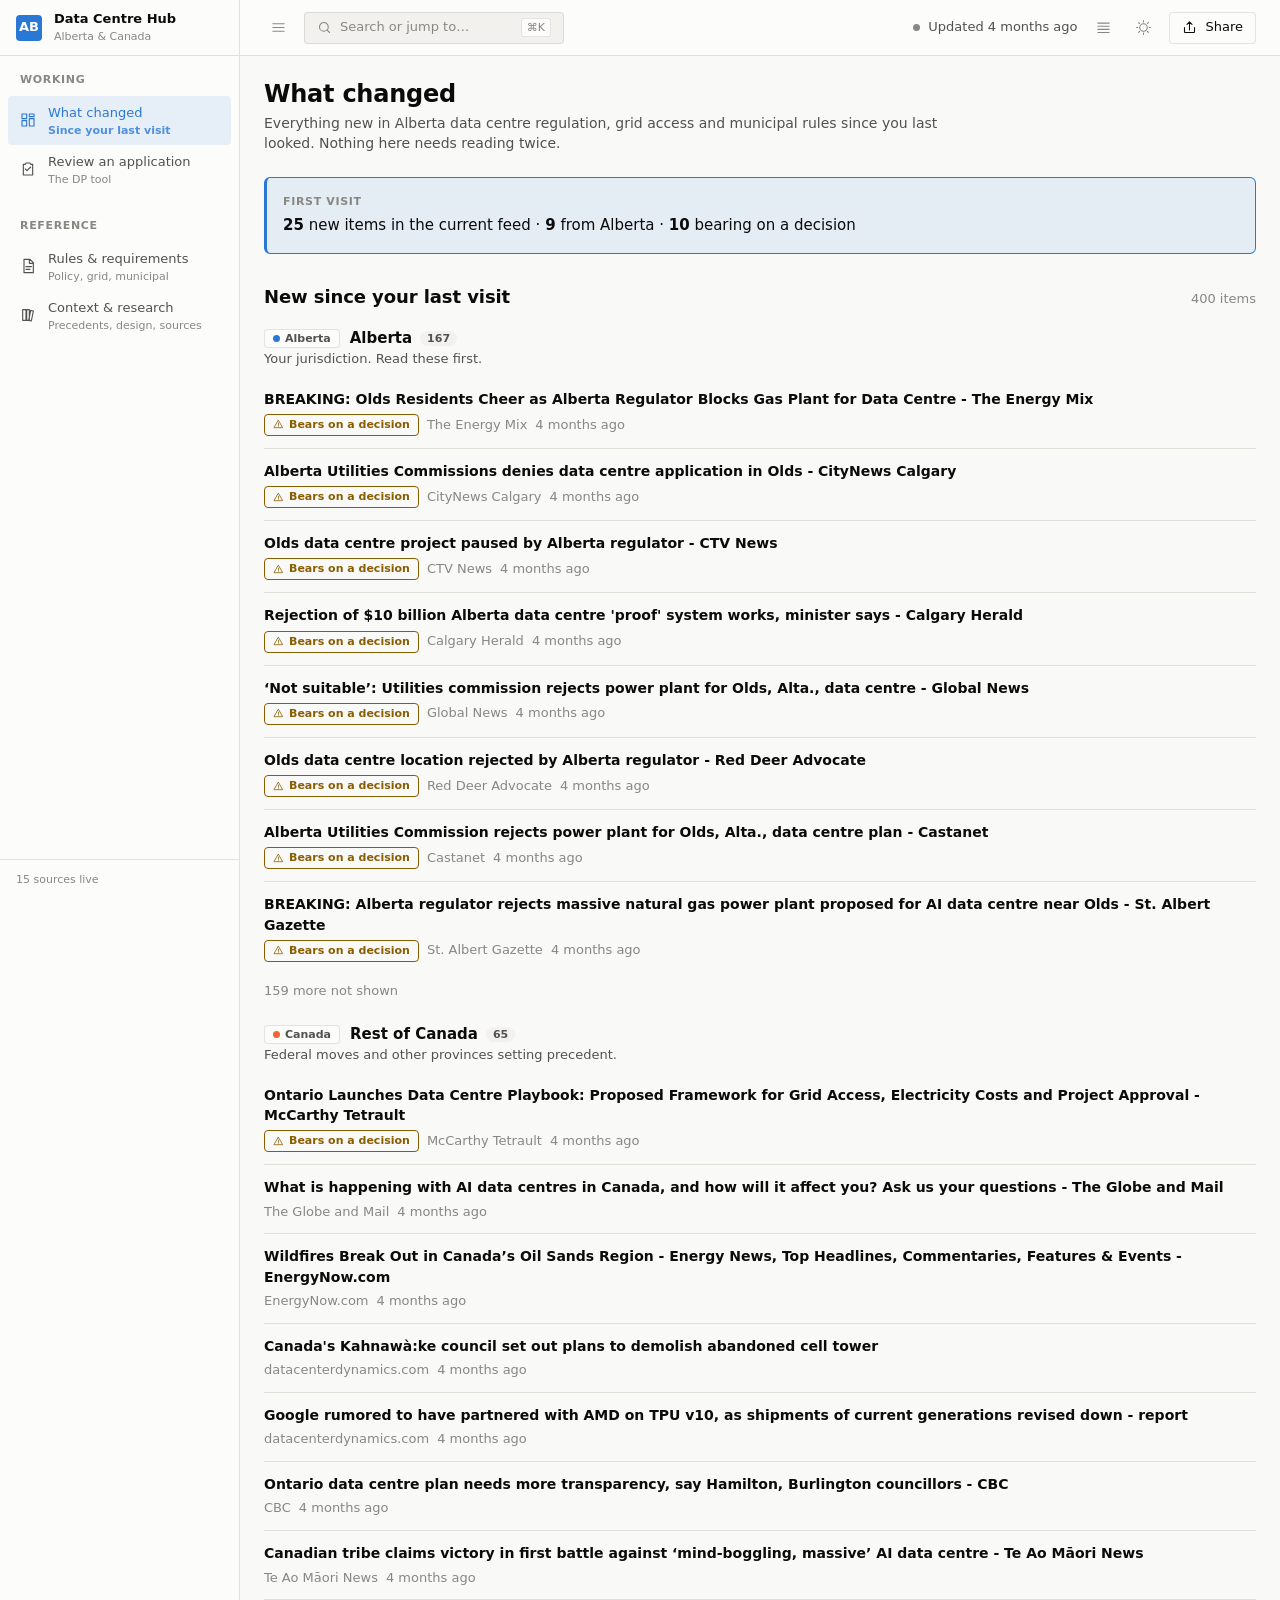
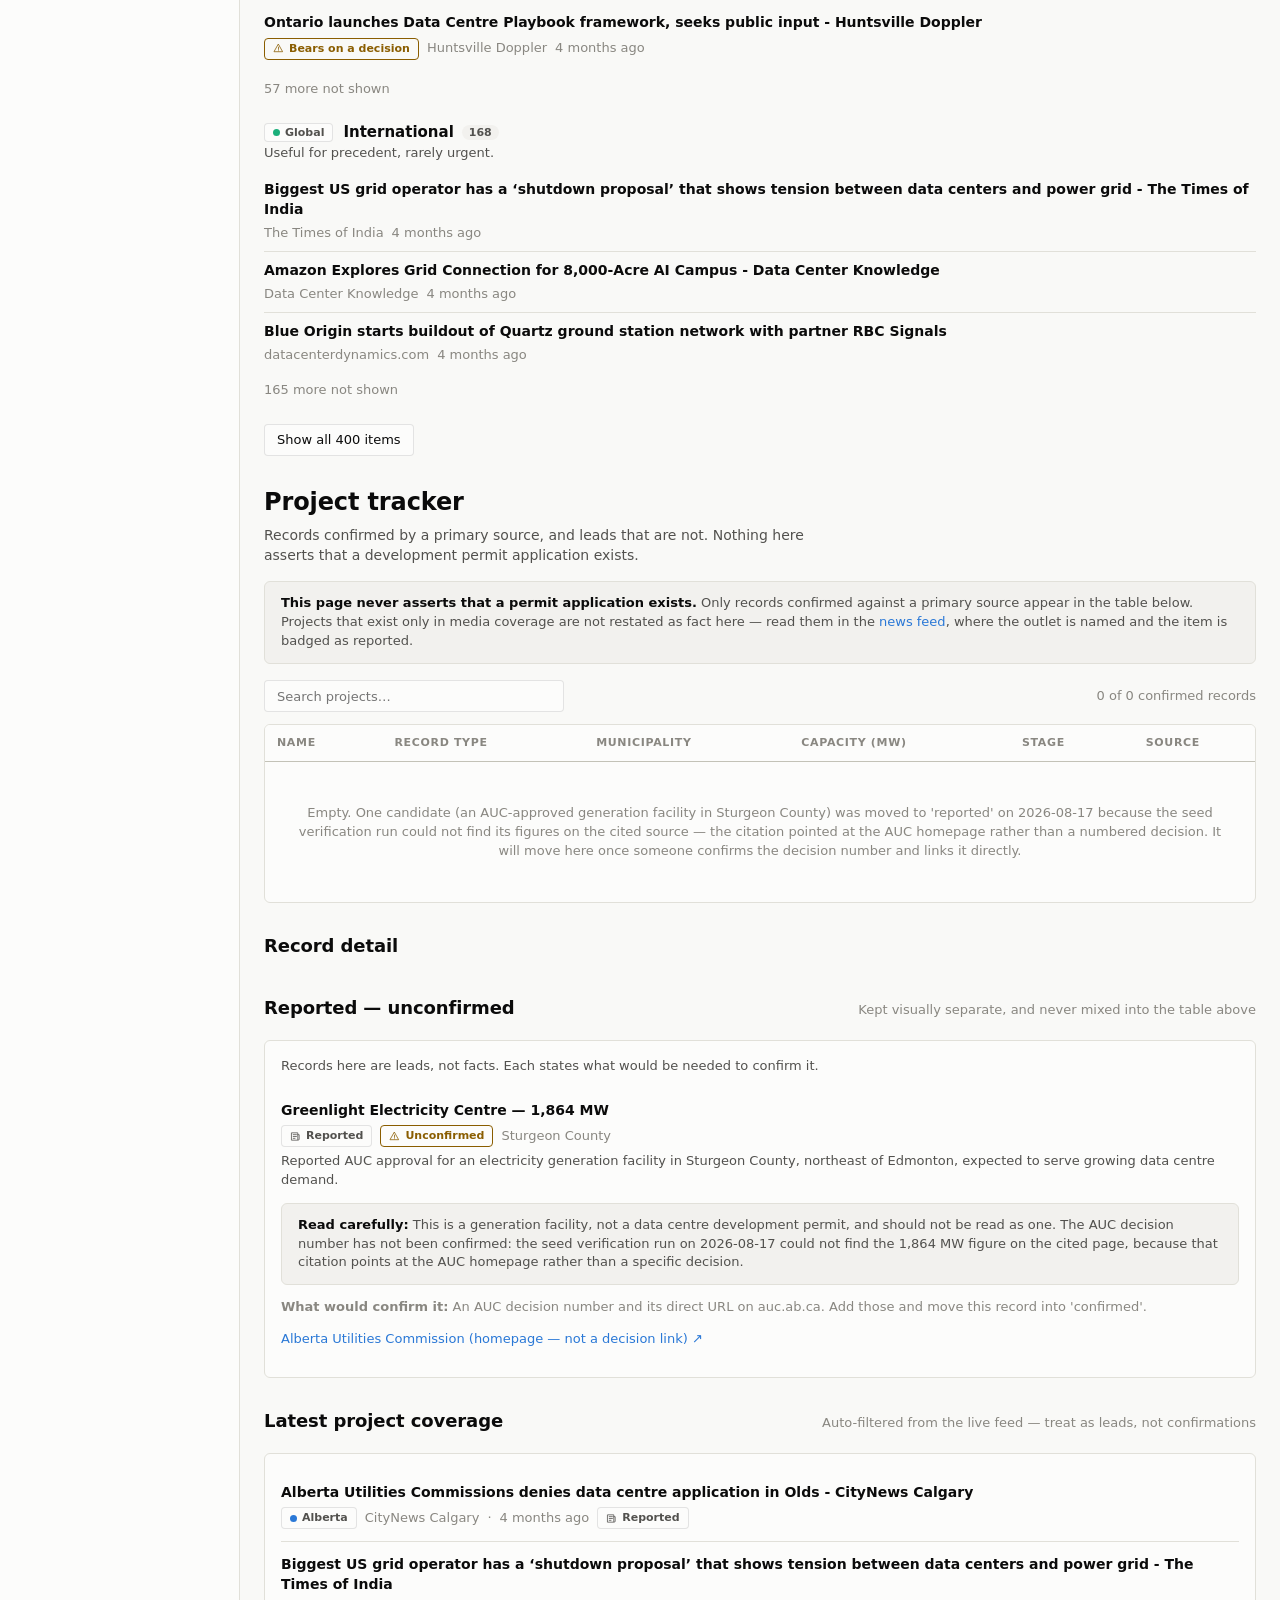
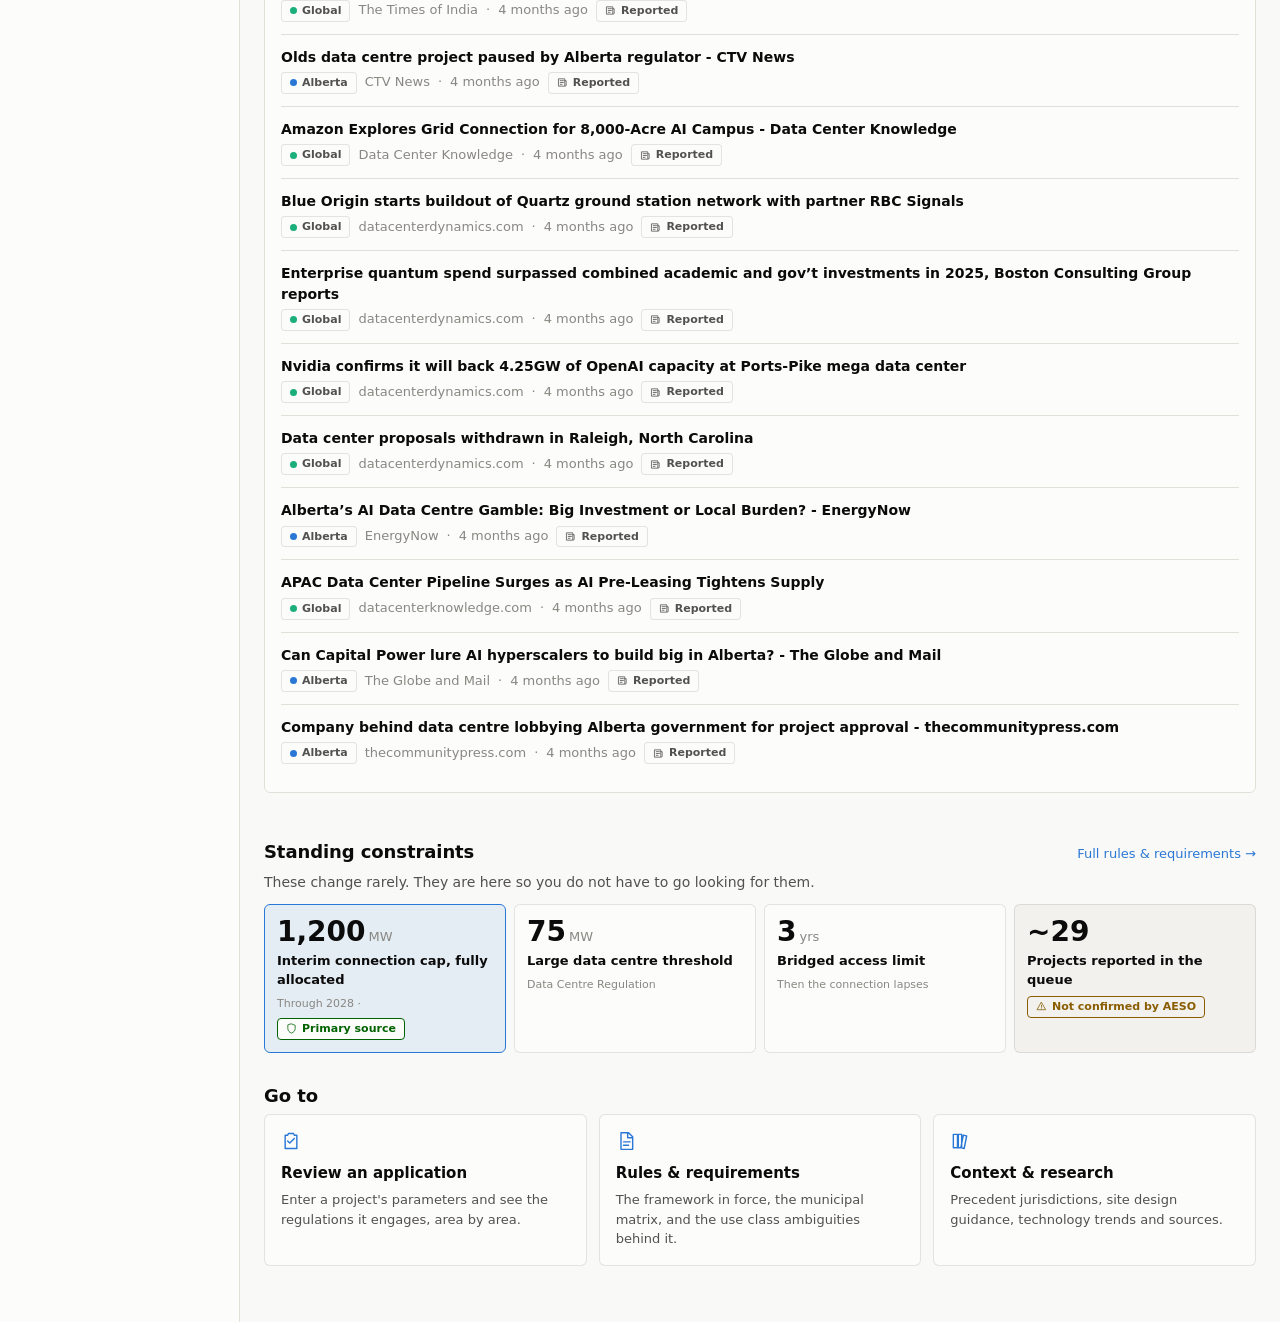
==== commit 06997332: "refactor(ia): nine pages become four, led by what changed Reorganises around the job done day to day" ====
--- a/site/index.html
+++ b/site/index.html
@@ -3,8 +3,8 @@
 <head>
 <meta charset="utf-8">
 <meta name="viewport" content="width=device-width, initial-scale=1">
-<title>Dashboard — Alberta Data Centre Hub</title>
-<meta name="description" content="The regulatory picture for data centre development in Alberta: the instruments in force, the grid constraint, and a permit review tool. News in support, not in the lead.">
+<title>What changed — Alberta Data Centre Hub</title>
+<meta name="description" content="What has changed in Alberta data centre regulation, grid access and municipal rules since your last visit.">
 <link rel="stylesheet" href="assets/tokens.css">
 <link rel="stylesheet" href="assets/style.css">
 <link rel="icon" href="data:image/svg+xml,<svg xmlns='http://www.w3.org/2000/svg' viewBox='0 0 100 100'><rect width='100' height='100' rx='18' fill='%232a78d6'/><text y='70' x='50' text-anchor='middle' font-size='54' font-family='system-ui' font-weight='700' fill='white'>AB</text></svg>">
@@ -18,101 +18,81 @@
     <main class="content" id="main">
 
       <div class="page-head">
-        <h1>Data centre regulation — Alberta &amp; Canada</h1>
-        <p>What is in force, what it requires, and how a live application measures against it.</p>
+        <h1>What changed</h1>
+        <p class="page-purpose">Everything new in Alberta data centre regulation, grid access and
+           municipal rules since you last looked. Nothing here needs reading twice.</p>
       </div>
 
-      <div id="alerts-slot"></div>
+      <!-- The digest: the one thing this page exists to answer -->
+      <section class="section" id="digest-slot"></section>
 
-      <!-- 1. The binding constraint, from a verified source -->
-      <section class="section">
-        <div class="grid grid-main-aside">
-          <div class="hero-figure" id="hero-slot"></div>
-          <div class="card" id="meter-slot"></div>
-        </div>
+      <!-- Anything that needs a decision or a look -->
+      <section class="section" id="attention-slot"></section>
+
+      <!-- The new items themselves -->
+      <section class="section" id="feed-slot"></section>
+
+      <!-- Project tracker. projects.html redirects here. -->
+      <section class="section subsection" id="tracker">
+        <div class="subsection-head"><h2>Project tracker</h2></div>
+        <p class="subsection-purpose">Records confirmed by a primary source, and leads that are
+           not. Nothing here asserts that a development permit application exists.</p>
+<div class="notice">
+        <strong>This page never asserts that a permit application exists.</strong> Only records confirmed
+        against a primary source appear in the table below. Projects that exist only in media coverage are
+        not restated as fact here — read them in the
+        <a href="news.html">news feed</a>, where the outlet is named and the item is badged as reported.
+      </div>
+
+      <div class="filterbar">
+        <input class="search-input" id="q" type="search" placeholder="Search projects…" aria-label="Search projects">
+        <span class="spacer"></span>
+        <span class="small muted" id="count"></span>
+      </div>
+
+      <div class="table-wrap section">
+        <table class="data responsive-cards" id="proj">
+          <thead>
+            <tr>
+              <th class="sortable">Name</th>
+              <th class="sortable">Record type</th>
+              <th class="sortable">Municipality</th>
+              <th class="sortable num">Capacity (MW)</th>
+              <th class="sortable">Stage</th>
+              <th>Source</th>
+            </tr>
+          </thead>
+          <tbody id="proj-body"></tbody>
+        </table>
+      </div>
+
+      <section class="section" id="detail-section">
+        <div class="section-head"><h2>Record detail</h2></div>
+        <div class="grid grid-2" id="projects-detail-slot"></div>
       </section>
 
-      <!-- 2. The regulatory stack -->
       <section class="section">
         <div class="section-head">
-          <h2>The framework in force</h2>
-          <a class="small" href="policy.html">Full policy tracker →</a>
+          <h2>Reported — unconfirmed</h2>
+          <span class="section-note">Kept visually separate, and never mixed into the table above</span>
         </div>
-        <p class="section-note secondary">
-          Four layers govern a data centre in Alberta, each administered by a different body. An
-          application can satisfy one and fail another.
-        </p>
-        <div id="stack-slot"></div>
+        <div class="card"><div id="reported-slot"></div></div>
       </section>
 
-      <!-- 3. Compliance areas -> straight into the review tool -->
       <section class="section">
         <div class="section-head">
-          <h2>Assess an application</h2>
-          <a class="small" href="permits.html">Open the review tool →</a>
+          <h2>Latest project coverage</h2>
+          <span class="section-note">Auto-filtered from the live feed — treat as leads, not confirmations</span>
         </div>
-        <p class="section-note secondary">
-          Enter a project's stated parameters and the regulations they engage appear against each
-          area. Jump straight to the area you are working on.
-        </p>
-        <div class="grid grid-4" id="areas-slot"></div>
+        <div class="card"><div id="projects-live-slot"><div class="empty-state">Loading…</div></div></div>
+      </section>
       </section>
 
-      <!-- 4. The planner's own open work -->
-      <section class="section" id="reviews-section" hidden>
-        <div class="section-head">
-          <h2>Your reviews</h2>
-          <a class="small" href="permits.html">Manage →</a>
-        </div>
-        <p class="section-note secondary">
-          Held in this browser only. They are not visible to anyone else and do not leave this device.
-        </p>
-        <div class="grid grid-3" id="reviews-slot"></div>
-      </section>
+      <!-- Standing facts that do not change often, kept small on purpose -->
+      <section class="section" id="standing-slot"></section>
 
-      <!-- 5. Regulatory movement, then general news -->
-      <section class="section">
-        <div class="grid grid-main-aside">
-          <div class="card">
-            <div class="card-head">
-              <h2>Regulatory &amp; policy movement</h2>
-              <div class="card-action"><a class="small" href="news.html">All news →</a></div>
-            </div>
-            <p class="small secondary" style="margin:0 0 var(--s-3)">
-              Items classified as policy, regulation or grid — the ones that can change a decision.
-            </p>
-            <div id="policy-news-slot"><div class="empty-state">Loading…</div></div>
-          </div>
-
-          <div>
-            <div class="card" style="margin-bottom:var(--s-4)">
-              <div class="card-head"><h2>Alberta's four commitments</h2></div>
-              <p class="small secondary" id="commit-note"></p>
-              <dl class="deflist" id="commit-slot"></dl>
-            </div>
-            <div class="card">
-              <div class="card-head"><h2>Jump to</h2></div>
-              <div class="grid" style="gap:var(--s-2)">
-                <a class="btn" href="permits.html">Start a DP review</a>
-                <a class="btn" href="municipal.html">Compare municipal rules</a>
-                <a class="btn" href="policy.html">Policy &amp; regulation tracker</a>
-                <a class="btn" href="precedents.html">Precedents &amp; impacts</a>
-              </div>
-            </div>
-          </div>
-        </div>
-      </section>
-
-      <!-- 6. Everything else, deliberately last and compact -->
-      <section class="section">
-        <div class="card">
-          <div class="card-head">
-            <h2>Other coverage</h2>
-            <div class="card-action"><a class="small" href="news.html">All news, incl. global →</a></div>
-          </div>
-          <div id="other-news-slot"></div>
-        </div>
-      </section>
+      <!-- Where to go next -->
+      <section class="section" id="next-slot"></section>
 
     </main>
   </div>
@@ -120,219 +100,7 @@
 
 <script src="assets/app.js"></script>
 <script src="assets/charts.js"></script>
-<script>
-(async function () {
-  const A = window.ADCH, C = window.ADCHCharts;
-  const { $, esc, safeUrl, fmtNum, fmtCompact, relTime, tierChip, icon, statusBadge } = A;
-
-  const [grid, policy, news, checklist] = await Promise.all([
-    A.loadData('grid', null),
-    A.loadData('policy', null),
-    A.loadData('news', { items: [], sourceHealth: [] }),
-    A.loadData('checklist', null),
-  ]);
-
-  A.renderLiveStatus(news);
-
-  /* ---- 1. Hero -----------------------------------------------------------
-     Leads with a VERIFIED figure. The queue-demand number is more dramatic but
-     does not appear on AESO's own pages, so it sits below, badged as reported. */
-  if (grid?.verified) {
-    const v = grid.verified, rep = grid.reported;
-    const full = v.allocatedMW >= v.interimCapMW;
-    $('#hero-slot').innerHTML = `
-      <div class="eyebrow">The binding constraint · verified ${esc(A.fmtDate(grid.lastVerified))}</div>
-      <div class="hero-value">${esc(fmtNum(v.interimCapMW))}<span class="unit">MW${full ? ', fully allocated' : ''}</span></div>
-      <p class="hero-caption">
-        AESO's interim cap on large-load connections through ${esc(v.capThrough)}
-        ${full ? 'is reported as fully allocated' : 'remains partly available'}. Until it is raised or a
-        project brings its own generation, there is effectively no grid capacity to connect a new
-        data centre load — which is why grid status is the first thing to establish on any application.
-      </p>
-      <p class="small" style="margin:var(--s-3) 0 0">
-        ${A.tierChip(v.sourceTier)}
-        <a href="${esc(safeUrl(v.source))}" target="_blank" rel="noopener">${esc(v.sourceName)} ↗</a>
-      </p>
-      ${rep ? `
-        <div class="notice" style="margin:var(--s-4) 0 0">
-          <strong>Reported demand, not confirmed by AESO.</strong>
-          Media summaries put the connection queue at about
-          <strong>${esc(fmtNum(rep.queueProjects))} projects</strong> and roughly
-          <strong>${esc(fmtCompact(rep.queueRequestedMW))} MW</strong> of requested load. These figures
-          were <em>not</em> found on AESO's own pages when last checked, so treat them as indicative.
-          ${A.tierChip('reported')}
-          <a href="${esc(safeUrl(rep.source))}" target="_blank" rel="noopener">Check AESO directly ↗</a>
-        </div>` : ''}`;
-
-    const reg = grid.fromRegulation;
-    $('#meter-slot').innerHTML = C.meter({
-      id: 'viz-cap', title: 'Interim large-load capacity',
-      limit: v.interimCapMW, unit: 'MW',
-      segments: [{ label: 'Allocated', value: v.allocatedMW }],
-      note: 'Aggregate only — named per-project allocations are deliberately not recorded here.',
-    }) + `
-      <dl class="deflist" style="margin-top:var(--s-3)">
-        <dt>Large data centre</dt><dd>${esc(fmtNum(reg.largeDataCentreThresholdMW))} MW and above</dd>
-        <dt>Bridged access</dt><dd>Up to ${esc(reg.bridgedMaxYears)} years, then it lapses</dd>
-      </dl>`;
-  }
-  C.wireVizToggles();
-
-  /* ---- 2. The regulatory stack ------------------------------------------ */
-  if (policy?.records) {
-    const LAYERS = [
-      { key: 'Legislation', label: 'Legislation', body: 'Legislature',
-        note: 'The enabling Acts. Changing these takes a bill.' },
-      { key: 'Regulation', label: 'Regulation', body: 'Government of Alberta',
-        note: 'Where the thresholds and definitions live, including the 75 MW test.' },
-      { key: 'Process', label: 'Grid process', body: 'AESO',
-        note: 'Who may connect, in what order, and under what conditions.' },
-      { key: 'Municipal', label: 'Municipal bylaw', body: 'Your council',
-        note: 'Use class, districts, servicing and conditions — the layer you administer.' },
-    ];
-    const byType = t => policy.records.filter(r =>
-      (t === 'Process' ? /aeso|grid|process/i.test(r.type + r.title) : r.type === t));
-
-    $('#stack-slot').innerHTML = `
-      <ol class="stack">
-        ${LAYERS.map((L, i) => {
-          const recs = L.key === 'Municipal' ? [] : byType(L.key);
-          return `
-            <li class="stack-layer">
-              <div class="stack-rank">${i + 1}</div>
-              <div class="stack-body">
-                <div class="stack-head">
-                  <span class="stack-label">${esc(L.label)}</span>
-                  <span class="stack-body-name small muted">${esc(L.body)}</span>
-                </div>
-                <p class="small secondary stack-note">${esc(L.note)}</p>
-                ${recs.length ? `
-                  <ul class="stack-items">
-                    ${recs.map(r => `
-                      <li>
-                        <a href="policy.html#${esc(r.id)}">${esc(r.title)}</a>
-                        ${tierChip(r.sourceTier)}
-                        <span class="small muted">${esc(A.fmtDate(r.date))}</span>
-                      </li>`).join('')}
-                  </ul>`
-                : `<p class="small muted stack-items">
-                     Varies by municipality — <a href="municipal.html">compare the matrix →</a>
-                   </p>`}
-              </div>
-            </li>`;
-        }).join('')}
-      </ol>`;
-
-    /* Commitments */
-    const com = policy.commitments;
-    $('#commit-note').innerHTML = `${esc(com?.note || '')}
-      ${com?.source ? ` <a href="${esc(safeUrl(com.source))}" target="_blank" rel="noopener">${esc(com.sourceName)} ↗</a>` : ''}`;
-    $('#commit-slot').innerHTML = (com?.items || [])
-      .map(c => `<dt>${esc(c.label)}</dt><dd>${esc(c.detail)}</dd>`).join('');
-  }
-
-  /* ---- 3. Compliance areas ---------------------------------------------- */
-  if (checklist?.sections) {
-    const AREA_ICON = {
-      'land-use': 'municipal', 'power-grid': 'tech', 'water': 'precedent',
-      'noise-air': 'alert', 'servicing': 'projects', 'environment': 'shield',
-      'community': 'news', 'decommissioning': 'doc',
-    };
-    $('#areas-slot').innerHTML = checklist.sections.map(s => `
-      <a class="area-tile" href="permits.html#area-${esc(s.id)}">
-        <span class="area-tile-icon">${icon(AREA_ICON[s.id] || 'doc')}</span>
-        <span class="area-tile-title">${esc(s.title)}</span>
-        <span class="area-tile-count small muted">${s.criteria.length} criteria</span>
-      </a>`).join('');
-  }
-
-  /* ---- 4. Reviews held in this browser ----------------------------------- */
-  (function renderReviews() {
-    let store = null;
-    try {
-      store = JSON.parse(localStorage.getItem('adch.reviews.v2')
-                      || localStorage.getItem('adch.reviews.v1') || 'null');
-    } catch { /* ignore unreadable state */ }
-    const reviews = store?.reviews || [];
-    if (!reviews.length || !checklist?.sections) return;
-
-    const totalCriteria = checklist.sections.reduce((n, s) => n + s.criteria.length, 0);
-    $('#reviews-section').hidden = false;
-    $('#reviews-slot').innerHTML = reviews.slice(0, 6).map(r => {
-      const items = r.items || {};
-      const assessed = Object.values(items).filter(v => v.status && v.status !== 'unset').length;
-      const flagged = Object.values(items).filter(v => v.status === 'notmet' || v.status === 'info').length;
-      const pct = totalCriteria ? Math.round(assessed / totalCriteria * 100) : 0;
-      const p = r.params || {};
-      return `
-        <a class="review-tile" href="permits.html">
-          <div class="review-tile-head">
-            <span class="review-tile-name">${esc(r.name || 'Untitled review')}</span>
-            ${flagged ? statusBadge('warning', `${flagged} flagged`) : ''}
-          </div>
-          <div class="small muted">
-            ${esc(p.municipality || 'No municipality')}${p.capacityMW ? ` · ${esc(p.capacityMW)} MW` : ''}
-          </div>
-          <div class="review-bar" role="img" aria-label="${pct}% assessed">
-            <span style="width:${pct}%"></span>
-          </div>
-          <div class="small muted">${assessed} of ${totalCriteria} criteria assessed</div>
-        </a>`;
-    }).join('');
-  })();
-
-  /* ---- 5/6. News, split so regulation leads ------------------------------ */
-  const items = Array.isArray(news?.items) ? news.items : [];
-  const seen = A.lastSeenAt();
-  const isPolicyish = i =>
-    /policy|regulation|grid|legal/i.test([i.stream, i.topic, ...(i.topics || [])].join(' '));
-
-  /* Region ordering matters more than recency here. A Danish ground-breaking
-     is not what a planner in Alberta needs above an Alberta bylaw change, so
-     Alberta leads, then Canada, then everything else — recency inside each. */
-  const REGION_RANK = { alberta: 0, canada: 1, global: 2 };
-  const byRegionThenDate = (a, b) =>
-    (REGION_RANK[a.region] ?? 3) - (REGION_RANK[b.region] ?? 3) ||
-    (A.parseDate(b.published) - A.parseDate(a.published));
-
-  const policyItems = items.filter(isPolicyish).sort(byRegionThenDate).slice(0, 8);
-  const otherItems = items.filter(i => !isPolicyish(i)).sort(byRegionThenDate).slice(0, 6);
-
-  const row = i => `
-    <li class="feed-item">
-      <a class="headline ${A.isNew(i, seen) ? 'is-new' : ''}"
-         href="${esc(safeUrl(i.url))}" target="_blank" rel="noopener">${esc(i.title)}</a>
-      <div class="feed-meta">
-        ${A.regionChip(i.region)}
-        <span class="muted">${esc(i.source)}</span>
-        <span class="muted">${esc(relTime(i.published))}</span>
-        ${tierChip('reported')}
-      </div>
-    </li>`;
-
-  $('#policy-news-slot').innerHTML = policyItems.length
-    ? `<ul class="feed">${policyItems.map(row).join('')}</ul>`
-    : `<div class="empty-state">No policy or regulation items in the current feed.</div>`;
-
-  $('#other-news-slot').innerHTML = otherItems.length
-    ? `<ul class="feed feed-compact">${otherItems.map(row).join('')}</ul>`
-    : `<div class="empty-state">Nothing else in the current feed.</div>`;
-
-  /* Alerts stay at the top — a bylaw changing under you outranks everything. */
-  const alerts = await A.loadData('alerts', { alerts: [] });
-  if (alerts?.alerts?.length) {
-    $('#alerts-slot').innerHTML = alerts.alerts.slice(0, 3).map(x => `
-      <div class="alert-strip">
-        ${icon('alert')}
-        <div class="alert-body">
-          <strong>Regulatory change detected</strong> — ${esc(x.name)} changed ${esc(relTime(x.detectedAt))}.
-          <a href="${esc(safeUrl(x.url))}" target="_blank" rel="noopener">View source ↗</a>
-        </div>
-      </div>`).join('');
-  }
-
-  A.markSeen();
-})();
-</script>
+<script src="assets/whatchanged.js"></script>
+<script src="assets/page-projects.js"></script>
 </body>
 </html>
--- a/site/assets/style.css
+++ b/site/assets/style.css
@@ -1224,3 +1224,568 @@
   .stack-layer { flex-direction: row; }
   .section-head { flex-direction: column; align-items: flex-start; gap: var(--s-1); }
 }
+
+/* ==========================================================================
+   AUC vs Municipal sequencing swimlane
+   Two tracks x four phases, with a gate band between them. Horizontal scroll
+   on narrow screens; stacks per-phase below 720px.
+   ========================================================================== */
+
+.sq-board { margin-top: var(--s-2); }
+.sq-board.is-hidden { display: none; }
+
+.sq-scroll {
+  overflow-x: auto; overflow-y: hidden;
+  padding-bottom: var(--s-2);
+  scrollbar-width: thin;
+}
+.sq-inner { min-width: 900px; display: grid; gap: var(--s-2); }
+
+/* --- phase header --------------------------------------------------------- */
+.sq-phases {
+  display: grid; grid-template-columns: repeat(4, 1fr);
+  gap: var(--s-2); margin-left: var(--sq-lane, 190px);
+}
+.sq-phase {
+  display: flex; flex-direction: column; gap: 1px;
+  padding: var(--s-2) var(--s-3);
+  border-radius: var(--r-chip);
+  background: var(--surface-sunken);
+  border: 1px solid var(--border);
+}
+.sq-phase-label {
+  font-size: var(--t-micro); font-weight: 700; letter-spacing: .06em;
+  text-transform: uppercase; color: var(--accent);
+}
+.sq-phase-name { font-size: var(--t-small); font-weight: 600; color: var(--ink); }
+
+/* --- tracks --------------------------------------------------------------- */
+.sq-track {
+  display: grid; grid-template-columns: var(--sq-lane, 190px) 1fr;
+  gap: var(--s-2); align-items: stretch;
+}
+.sq-track-head {
+  display: flex; align-items: center; gap: var(--s-2);
+  padding: var(--s-3); border-radius: var(--r-card);
+  border: 1px solid var(--border); background: var(--surface-sunken);
+}
+.sq-track-provincial .sq-track-head { border-left: 3px solid var(--region-alberta); }
+.sq-track-municipal  .sq-track-head { border-left: 3px solid var(--region-canada); }
+.sq-track-icon { font-size: 18px; line-height: 1; }
+.sq-track-labels { display: flex; flex-direction: column; gap: 1px; min-width: 0; }
+.sq-track-label { font-weight: 700; font-size: var(--t-small); color: var(--ink); }
+.sq-track-bodies { font-size: var(--t-micro); color: var(--ink-muted); }
+
+.sq-track-cells { display: grid; grid-template-columns: repeat(4, 1fr); gap: var(--s-2); }
+.sq-cell { display: flex; }
+
+.sq-step {
+  display: flex; flex-direction: column; gap: 4px; width: 100%;
+  padding: var(--s-3); text-align: left; cursor: pointer;
+  border: 1px solid var(--border); border-radius: var(--r-card);
+  background: var(--surface); font: inherit;
+  transition: border-color var(--dur) var(--ease), transform var(--dur) var(--ease),
+              box-shadow var(--dur) var(--ease);
+}
+.sq-step:hover {
+  border-color: var(--accent); transform: translateY(-2px); box-shadow: var(--shadow-sm);
+}
+.sq-step:focus-visible { outline: 2px solid var(--focus); outline-offset: 2px; }
+.sq-step-short {
+  font-size: var(--t-micro); font-weight: 700; letter-spacing: .04em;
+  text-transform: uppercase; color: var(--ink-muted);
+}
+.sq-step-title { font-size: var(--t-small); font-weight: 600; color: var(--ink); line-height: 1.35; }
+.sq-step-more {
+  margin-top: auto; display: inline-flex; align-items: center; gap: 4px;
+  font-size: var(--t-micro); color: var(--accent); opacity: 0;
+  transition: opacity var(--dur) var(--ease);
+}
+.sq-step-more svg { width: 11px; height: 11px; }
+.sq-step:hover .sq-step-more, .sq-step:focus-visible .sq-step-more { opacity: 1; }
+@media (hover: none) { .sq-step-more { opacity: 1; } }
+
+/* --- gate band ------------------------------------------------------------ */
+.sq-gateband {
+  display: grid; grid-template-columns: repeat(4, 1fr); gap: var(--s-2);
+  margin-left: var(--sq-lane, 190px);
+  padding: var(--s-2) 0;
+  border-top: 1px dashed var(--border-strong);
+  border-bottom: 1px dashed var(--border-strong);
+}
+.sq-gate-cell { grid-column: var(--col); display: flex; }
+
+.sq-gate {
+  display: flex; align-items: flex-start; gap: var(--s-2); width: 100%;
+  padding: var(--s-2) var(--s-3); text-align: left; cursor: pointer;
+  border: 1px solid var(--status-warning); border-radius: var(--r-card);
+  background: var(--status-warning-bg); font: inherit;
+  transition: transform var(--dur) var(--ease), box-shadow var(--dur) var(--ease);
+}
+.sq-gate:hover { transform: translateY(-1px); box-shadow: var(--shadow-sm); }
+.sq-gate:focus-visible { outline: 2px solid var(--focus); outline-offset: 2px; }
+.sq-gate-critical { border-color: var(--status-critical); background: var(--status-critical-bg); }
+.sq-gate-serious  { border-color: var(--status-serious); }
+.sq-gate-mark { flex: none; display: grid; place-items: center; color: var(--ink); }
+.sq-gate-mark svg { width: 15px; height: 15px; }
+.sq-gate-critical .sq-gate-mark { color: var(--status-critical); }
+.sq-gate-text { display: flex; flex-direction: column; gap: 1px; min-width: 0; }
+.sq-gate-label {
+  font-size: var(--t-micro); font-weight: 700; letter-spacing: .06em;
+  text-transform: uppercase; color: var(--ink-secondary);
+}
+.sq-gate-title { font-size: var(--t-small); font-weight: 700; color: var(--ink); line-height: 1.3; }
+.sq-gate-sum { font-size: var(--t-micro); color: var(--ink-secondary); line-height: 1.35; }
+
+.sq-caution {
+  display: flex; align-items: flex-start; gap: 6px;
+  margin: var(--s-3) 0 0; color: var(--ink-muted);
+}
+.sq-caution svg { width: 13px; height: 13px; flex: none; margin-top: 2px; }
+
+/* --- drawer --------------------------------------------------------------- */
+.sq-scrim {
+  position: fixed; inset: 0; z-index: 70;
+  background: rgba(11, 11, 11, .45);
+  opacity: 0; transition: opacity var(--dur-slow) var(--ease);
+}
+.sq-scrim.is-open { opacity: 1; }
+
+.sq-drawer {
+  position: fixed; top: 0; right: 0; bottom: 0; z-index: 71;
+  width: min(520px, 94vw);
+  display: flex; flex-direction: column;
+  background: var(--surface); border-left: 1px solid var(--border);
+  box-shadow: var(--shadow-lg);
+  transform: translateX(100%);
+  transition: transform var(--dur-slow) var(--ease);
+}
+.sq-drawer.is-open { transform: translateX(0); }
+
+.sq-drawer-head {
+  display: flex; align-items: flex-start; justify-content: space-between; gap: var(--s-3);
+  padding: var(--s-4); border-bottom: 1px solid var(--border);
+}
+.sq-drawer-head h3 { margin: 4px 0 0; font-size: var(--t-h2); line-height: 1.25; }
+.sq-drawer-body { padding: var(--s-4); overflow-y: auto; }
+.sq-drawer-body h4 {
+  margin: var(--s-4) 0 var(--s-2); font-size: var(--t-small);
+  text-transform: uppercase; letter-spacing: .05em; color: var(--ink-secondary);
+}
+.sq-drawer-body p { margin: 0; font-size: var(--t-body); color: var(--ink-secondary); line-height: 1.6; }
+.sq-lede { color: var(--ink) !important; }
+.sq-qs { margin: 0; padding-left: var(--s-4); display: grid; gap: 6px; }
+.sq-qs li { font-size: var(--t-body); color: var(--ink-secondary); line-height: 1.5; }
+.sq-watch { margin-top: var(--s-4); }
+.sq-drawer-foot {
+  display: flex; flex-wrap: wrap; align-items: center; gap: var(--s-2);
+  margin-top: var(--s-5); padding-top: var(--s-3);
+  border-top: 1px solid var(--border); font-size: var(--t-small);
+}
+
+/* --- responsive ----------------------------------------------------------- */
+@media (max-width: 720px) {
+  .sq-inner { min-width: 0; }
+  .sq-phases { display: none; }
+  .sq-track { grid-template-columns: 1fr; }
+  .sq-track-cells { grid-template-columns: 1fr; }
+  .sq-cell::before {
+    content: attr(data-phase); display: block;
+    font-size: var(--t-micro); color: var(--ink-muted);
+  }
+  .sq-gateband { margin-left: 0; grid-template-columns: 1fr; }
+  .sq-gate-cell { grid-column: 1 !important; }
+  .sq-drawer { width: 100vw; }
+}
+
+@media print {
+  .sq-board, .sq-scrim, .sq-drawer { display: none !important; }
+}
+
+/* ==========================================================================
+   Land use bylaw ambiguities & use class matrix
+   Tabs for the three zoning routes, expandable friction points, tag filtering
+   across both. Tags always render as icon + label + colour via statusBadge.
+   ========================================================================== */
+
+.lub-filters { display: flex; flex-wrap: wrap; gap: var(--s-2); margin-bottom: var(--s-4); }
+.lub-chip {
+  display: inline-flex; align-items: center; gap: 6px;
+  padding: 5px 11px; font: inherit; font-size: var(--t-small); font-weight: 500;
+  color: var(--ink-secondary); background: var(--surface);
+  border: 1px solid var(--border); border-radius: 999px; cursor: pointer;
+  transition: border-color var(--dur) var(--ease), color var(--dur) var(--ease),
+              background var(--dur) var(--ease);
+}
+.lub-chip:hover { border-color: var(--border-strong); color: var(--ink); }
+.lub-chip:focus-visible { outline: 2px solid var(--focus); outline-offset: 2px; }
+.lub-chip.is-on { background: var(--ink); color: var(--surface); border-color: var(--ink); }
+.lub-count {
+  font-size: var(--t-micro); font-variant-numeric: tabular-nums;
+  padding: 1px 5px; border-radius: 999px; background: var(--surface-sunken); color: var(--ink-secondary);
+}
+.lub-chip.is-on .lub-count { background: rgba(255,255,255,.18); color: inherit; }
+
+/* --- approach tabs -------------------------------------------------------- */
+.lub-tabs {
+  display: grid; gap: var(--s-2); margin-bottom: 0;
+  grid-template-columns: repeat(auto-fit, minmax(210px, 1fr));
+}
+.lub-tab {
+  display: flex; align-items: center; gap: var(--s-2);
+  padding: var(--s-3); text-align: left; cursor: pointer; font: inherit;
+  background: var(--surface); border: 1px solid var(--border);
+  border-radius: var(--r-card) var(--r-card) 0 0;
+  transition: border-color var(--dur) var(--ease), background var(--dur) var(--ease);
+}
+.lub-tab:hover { border-color: var(--border-strong); }
+.lub-tab:focus-visible { outline: 2px solid var(--focus); outline-offset: 2px; }
+.lub-tab.is-on { border-color: var(--accent); border-bottom-color: transparent; background: var(--accent-wash); }
+.lub-tab-letter {
+  flex: none; display: grid; place-items: center; width: 26px; height: 26px;
+  border-radius: 50%; background: var(--surface-sunken); color: var(--ink-secondary);
+  font-size: var(--t-small); font-weight: 700;
+}
+.lub-tab.is-on .lub-tab-letter { background: var(--accent); color: #fff; }
+.lub-tab-text { display: flex; flex-direction: column; gap: 1px; min-width: 0; }
+.lub-tab-name { font-weight: 600; font-size: var(--t-small); color: var(--ink); }
+.lub-tab-class { font-size: var(--t-micro); color: var(--ink-muted); }
+
+.lub-panel {
+  padding: var(--s-4);
+  border: 1px solid var(--accent); border-top: 0;
+  border-radius: 0 0 var(--r-card) var(--r-card);
+  background: var(--surface);
+}
+.lub-panel-head {
+  display: flex; flex-wrap: wrap; gap: var(--s-3);
+  align-items: flex-start; justify-content: space-between;
+}
+.lub-panel-title { margin: 0; font-size: var(--t-h2); }
+.lub-panel-sum { margin: 4px 0 0; font-size: var(--t-body); color: var(--ink-secondary); }
+.lub-panel-tags { display: flex; flex-wrap: wrap; gap: var(--s-2); }
+.lub-detail { margin: var(--s-3) 0 var(--s-4); font-size: var(--t-body); line-height: 1.6; }
+
+.lub-cols { display: grid; gap: var(--s-3); grid-template-columns: repeat(auto-fit, minmax(260px, 1fr)); }
+.lub-col { padding: var(--s-3); border-radius: var(--r-chip); background: var(--surface-sunken); }
+.lub-col h4 {
+  display: flex; align-items: center; gap: 6px; margin: 0 0 var(--s-2);
+  font-size: var(--t-small); text-transform: uppercase; letter-spacing: .05em;
+}
+.lub-col h4 svg { width: 13px; height: 13px; }
+.lub-col-good h4 { color: var(--status-good-text); }
+.lub-col-bad  h4 { color: var(--status-serious); }
+.lub-col ul { margin: 0; padding-left: var(--s-4); display: grid; gap: 5px; }
+.lub-col li { font-size: var(--t-small); color: var(--ink-secondary); line-height: 1.5; }
+.lub-ask { margin-top: var(--s-4); }
+
+/* --- friction points ------------------------------------------------------ */
+.lub-sub { margin: var(--s-6) 0 var(--s-1); font-size: var(--t-h2); }
+.lub-sub-note { margin: 0 0 var(--s-3); max-width: 68ch; }
+.lub-fricts { display: grid; gap: var(--s-2); }
+.lub-frict {
+  border: 1px solid var(--border); border-radius: var(--r-card);
+  background: var(--surface); overflow: hidden;
+}
+.lub-frict.is-open { border-color: var(--border-strong); }
+.lub-frict-head {
+  display: flex; align-items: center; gap: var(--s-3); width: 100%;
+  padding: var(--s-3); border: 0; background: none; cursor: pointer;
+  text-align: left; font: inherit; transition: background var(--dur) var(--ease);
+}
+.lub-frict-head:hover { background: var(--surface-sunken); }
+.lub-frict-head:focus-visible { outline: 2px solid var(--focus); outline-offset: -2px; }
+.lub-frict-name { flex: 1; font-weight: 600; font-size: var(--t-h3); color: var(--ink); }
+.lub-frict-tags { display: flex; flex-wrap: wrap; gap: 6px; }
+.lub-frict-chev { display: grid; place-items: center; color: var(--ink-muted); transition: transform var(--dur) var(--ease); }
+.lub-frict-chev svg { width: 15px; height: 15px; }
+.lub-frict.is-open .lub-frict-chev { transform: rotate(180deg); }
+.lub-frict-body { padding: 0 var(--s-3) var(--s-3); }
+.lub-frict-issue { margin: 0 0 var(--s-2); font-size: var(--t-body); color: var(--ink); line-height: 1.6; }
+.lub-frict-why { margin: 0 0 var(--s-3); font-size: var(--t-body); color: var(--ink-secondary); line-height: 1.6; }
+
+.lub-mini-wrap { overflow-x: auto; }
+.lub-mini { width: 100%; border-collapse: collapse; min-width: 520px; }
+.lub-mini th, .lub-mini td {
+  padding: var(--s-2) var(--s-3); text-align: left; vertical-align: top;
+  border: 1px solid var(--border); font-size: var(--t-small);
+}
+.lub-mini th {
+  background: var(--surface-sunken); color: var(--ink); font-weight: 600;
+  white-space: nowrap;
+}
+.lub-mini td { color: var(--ink-secondary); line-height: 1.5; }
+.lub-mini-letter {
+  display: inline-grid; place-items: center; width: 18px; height: 18px;
+  border-radius: 50%; background: var(--accent-wash); color: var(--accent);
+  font-size: var(--t-micro); font-weight: 700; margin-right: 4px;
+}
+.lub-check { margin-top: var(--s-3); }
+
+.lub-caution {
+  display: flex; align-items: flex-start; gap: 6px;
+  margin: var(--s-4) 0 0; color: var(--ink-muted);
+}
+.lub-caution svg { width: 13px; height: 13px; flex: none; margin-top: 2px; }
+
+@media (max-width: 720px) {
+  .lub-tabs { grid-template-columns: 1fr; }
+  .lub-tab { border-radius: var(--r-card); }
+  .lub-tab.is-on { border-bottom-color: var(--accent); }
+  .lub-panel { border-top: 1px solid var(--accent); border-radius: var(--r-card); margin-top: var(--s-2); }
+  .lub-frict-head { flex-wrap: wrap; }
+}
+
+@media print {
+  .lub-filters, .lub-frict-chev { display: none !important; }
+  .lub-frict-body { display: block !important; }
+}
+
+/* ==========================================================================
+   Site layout & urban design guidelines
+   Card grid with inline SVG schematics. Diagram strokes and fills come from
+   tokens so they invert correctly in dark mode without a second asset.
+   ========================================================================== */
+
+.sd-audience { display: flex; align-items: center; gap: 6px; margin: 0 0 var(--s-4); }
+.sd-audience svg { width: 13px; height: 13px; }
+
+.sd-grid {
+  display: grid; gap: var(--s-3);
+  grid-template-columns: 1fr;
+  align-items: stretch;
+}
+/* Four cards read as a 2x2 block; three-up leaves an orphan on the second row. */
+@media (min-width: 900px) { .sd-grid { grid-template-columns: repeat(2, 1fr); } }
+
+.sd-card {
+  display: flex; flex-direction: column;
+  border: 1px solid var(--border); border-radius: var(--r-card);
+  background: var(--surface); overflow: hidden;
+  transition: border-color var(--dur) var(--ease), box-shadow var(--dur) var(--ease),
+              transform var(--dur) var(--ease);
+}
+.sd-card:hover { border-color: var(--border-strong); box-shadow: var(--shadow-sm); transform: translateY(-2px); }
+.sd-card.is-open { border-color: var(--accent); }
+.sd-card.is-open:hover { transform: none; }
+
+/* --- diagram -------------------------------------------------------------- */
+.sd-figure {
+  padding: var(--s-3) var(--s-3) 0;
+  background: var(--surface-sunken);
+  border-bottom: 1px solid var(--border);
+}
+.sd-figure svg { display: block; width: 100%; height: auto; }
+
+.sd-figure .dg-solid,
+.sd-figure .dg-dashed,
+.sd-figure .dg-faint,
+.sd-figure .dg-accent,
+.sd-figure .dg-plant { fill: none; stroke-linecap: round; stroke-linejoin: round; }
+.sd-figure .dg-solid  { stroke: var(--ink); stroke-width: 1.6; }
+.sd-figure .dg-dashed { stroke: var(--ink-muted); stroke-width: 1.4; stroke-dasharray: 5 4; }
+.sd-figure .dg-faint  { stroke: var(--baseline); stroke-width: 1.2; }
+.sd-figure .dg-accent { stroke: var(--accent); stroke-width: 1.6; }
+.sd-figure .dg-accent circle { fill: var(--accent); stroke: none; }
+.sd-figure .dg-plant  { stroke: var(--status-serious); stroke-width: 1.6; fill: var(--status-warning-bg); }
+.sd-figure .dg-fill        { fill: var(--accent-wash); stroke: none; }
+.sd-figure .dg-fill-muted  { fill: var(--surface-hover); stroke: none; }
+.sd-figure .dg-berm        { fill: var(--region-global); opacity: .35; stroke: none; }
+.sd-figure .dg-berm-plan   { fill: var(--region-global); opacity: .3; stroke: none; }
+.sd-figure .dg-water       { fill: var(--seq-250); opacity: .55; stroke: none; }
+.sd-figure .dg-label text {
+  font: 500 7px/1 var(--font); fill: var(--ink-muted); letter-spacing: .02em;
+}
+
+/* --- body ----------------------------------------------------------------- */
+.sd-body { display: flex; flex-direction: column; padding: var(--s-4); flex: 1; }
+.sd-head { display: flex; align-items: baseline; gap: var(--s-2); }
+.sd-num {
+  font-size: var(--t-micro); font-weight: 700; letter-spacing: .1em;
+  color: var(--accent); font-variant-numeric: tabular-nums;
+}
+.sd-title { margin: 0; font-size: var(--t-h2); line-height: 1.25; }
+.sd-tagline {
+  margin: var(--s-2) 0 0; font-size: var(--t-body); font-weight: 600;
+  color: var(--ink); line-height: 1.45;
+}
+.sd-lede {
+  margin: var(--s-2) 0 var(--s-3); font-size: var(--t-small);
+  color: var(--ink-secondary); line-height: 1.6;
+}
+
+.sd-toggle {
+  display: flex; align-items: center; justify-content: space-between; gap: var(--s-2);
+  width: 100%; margin-top: auto; padding: 7px 11px;
+  font: inherit; font-size: var(--t-small); font-weight: 500;
+  color: var(--accent); background: none; cursor: pointer;
+  border: 1px solid var(--border); border-radius: var(--r-chip);
+  transition: border-color var(--dur) var(--ease), background var(--dur) var(--ease);
+}
+.sd-toggle:hover { border-color: var(--accent); background: var(--accent-wash); }
+.sd-toggle:focus-visible { outline: 2px solid var(--focus); outline-offset: 2px; }
+.sd-chev { display: grid; place-items: center; transition: transform var(--dur) var(--ease); }
+.sd-chev svg { width: 14px; height: 14px; }
+.sd-card.is-open .sd-chev { transform: rotate(180deg); }
+
+.sd-detail { margin-top: var(--s-3); }
+.sd-moves { list-style: none; margin: 0; padding: 0; display: grid; gap: var(--s-3); }
+.sd-moves li { display: grid; gap: 3px; }
+.sd-move-label {
+  font-size: var(--t-micro); font-weight: 700; letter-spacing: .05em;
+  text-transform: uppercase; color: var(--ink);
+}
+.sd-move-text { font-size: var(--t-small); color: var(--ink-secondary); line-height: 1.55; }
+
+.sd-asks {
+  margin-top: var(--s-4); padding: var(--s-3);
+  border-radius: var(--r-chip); background: var(--surface-sunken);
+  border-left: 3px solid var(--accent);
+}
+.sd-asks h4 {
+  display: flex; align-items: center; gap: 6px; margin: 0 0 var(--s-2);
+  font-size: var(--t-micro); text-transform: uppercase; letter-spacing: .05em;
+  color: var(--ink-secondary);
+}
+.sd-asks h4 svg { width: 12px; height: 12px; }
+.sd-asks ul { margin: 0; padding-left: var(--s-4); display: grid; gap: 5px; }
+.sd-asks li { font-size: var(--t-small); color: var(--ink-secondary); line-height: 1.5; }
+
+.sd-caution {
+  display: flex; align-items: flex-start; gap: 6px;
+  margin: var(--s-4) 0 0; color: var(--ink-muted);
+}
+.sd-caution svg { width: 13px; height: 13px; flex: none; margin-top: 2px; }
+
+@media (max-width: 720px) {
+  .sd-grid { grid-template-columns: 1fr; }
+}
+@media print {
+  .sd-toggle, #sd-all { display: none !important; }
+  .sd-detail { display: block !important; }
+  .sd-card { break-inside: avoid; page-break-inside: avoid; }
+}
+
+/* ==========================================================================
+   Navigation: four destinations, each stating its job
+   ========================================================================== */
+.nav-text { display: flex; flex-direction: column; gap: 1px; min-width: 0; }
+.nav-label { font-weight: 500; }
+.nav-blurb {
+  font-size: var(--t-micro); color: var(--ink-muted); line-height: 1.2;
+  white-space: nowrap; overflow: hidden; text-overflow: ellipsis;
+}
+.nav-link[aria-current="page"] .nav-blurb { color: var(--accent); opacity: .8; }
+.nav-link { align-items: center; }
+
+/* ==========================================================================
+   "What changed" front door
+   Short by design. The digest answers the page's question in one line; every
+   section below it is progressively less urgent.
+   ========================================================================== */
+
+.page-purpose { max-width: 62ch; color: var(--ink-secondary); }
+
+.digest {
+  display: flex; flex-wrap: wrap; gap: var(--s-3);
+  align-items: center; justify-content: space-between;
+  padding: var(--s-4);
+  border: 1px solid var(--accent); border-left-width: 3px;
+  border-radius: var(--r-card); background: var(--accent-wash);
+}
+.digest.is-quiet { border-color: var(--border); border-left-color: var(--border-strong); background: var(--surface); }
+.digest-main { min-width: 0; }
+.digest-line { margin: 4px 0 0; font-size: var(--t-h3); color: var(--ink); line-height: 1.5; }
+.digest-alert { color: var(--status-critical); }
+
+/* --- needs a look --------------------------------------------------------- */
+.attention-list { display: grid; gap: var(--s-2); }
+.attention-item {
+  display: flex; align-items: center; gap: var(--s-3);
+  padding: var(--s-3); border-radius: var(--r-card);
+  border: 1px solid var(--status-warning); background: var(--status-warning-bg);
+}
+.attention-mark { flex: none; display: grid; place-items: center; color: var(--status-serious); }
+.attention-mark svg { width: 17px; height: 17px; }
+.attention-body { flex: 1; min-width: 0; }
+.attention-title { font-weight: 600; color: var(--ink); }
+
+/* --- grouped feed --------------------------------------------------------- */
+.feed-block { margin-bottom: var(--s-5); }
+.feed-block-title {
+  display: flex; align-items: center; gap: var(--s-2);
+  margin: 0 0 2px; font-size: var(--t-h3); color: var(--ink);
+}
+.feed-block-title svg { width: 15px; height: 15px; color: var(--ink-muted); }
+.feed-block-count {
+  font-size: var(--t-micro); font-weight: 600; padding: 1px 7px;
+  border-radius: 999px; background: var(--surface-sunken); color: var(--ink-secondary);
+}
+.feed-block-note { margin: 0 0 var(--s-2); }
+
+/* --- standing constraints ------------------------------------------------- */
+.standing-row {
+  display: grid; gap: var(--s-2);
+  grid-template-columns: repeat(auto-fit, minmax(190px, 1fr));
+}
+.standing-tile {
+  padding: var(--s-3); border-radius: var(--r-card);
+  border: 1px solid var(--border); background: var(--surface);
+}
+.standing-tile.is-primary { border-color: var(--accent); background: var(--accent-wash); }
+.standing-tile.is-muted { background: var(--surface-sunken); }
+.standing-value {
+  font-size: 28px; font-weight: 700; line-height: 1.1; color: var(--ink);
+  font-variant-numeric: tabular-nums;
+}
+.standing-value .unit { font-size: var(--t-small); font-weight: 500; color: var(--ink-muted); margin-left: 3px; }
+.standing-label { margin-top: 4px; font-size: var(--t-small); font-weight: 600; color: var(--ink); }
+.standing-foot {
+  margin-top: 6px; display: flex; flex-wrap: wrap; align-items: center; gap: 6px;
+  font-size: var(--t-micro); color: var(--ink-muted);
+}
+
+/* --- go to ---------------------------------------------------------------- */
+.next-grid { display: grid; gap: var(--s-3); grid-template-columns: repeat(auto-fit, minmax(240px, 1fr)); }
+.next-card {
+  display: flex; flex-direction: column; gap: 6px; padding: var(--s-4);
+  border: 1px solid var(--border); border-radius: var(--r-card);
+  background: var(--surface); color: inherit; text-decoration: none;
+  transition: border-color var(--dur) var(--ease), transform var(--dur) var(--ease),
+              box-shadow var(--dur) var(--ease);
+}
+.next-card:hover { border-color: var(--accent); transform: translateY(-2px); box-shadow: var(--shadow-sm); }
+.next-card:focus-visible { outline: 2px solid var(--focus); outline-offset: 2px; }
+.next-icon { color: var(--accent); }
+.next-icon svg { width: 20px; height: 20px; }
+.next-title { font-weight: 600; font-size: var(--t-h3); color: var(--ink); }
+.next-blurb { font-size: var(--t-small); color: var(--ink-secondary); line-height: 1.5; }
+
+/* ==========================================================================
+   Merged reference pages: sticky in-page contents
+   ========================================================================== */
+.page-toc {
+  position: sticky; top: var(--topbar-h); z-index: 20;
+  display: flex; flex-wrap: wrap; gap: var(--s-1);
+  margin: 0 0 var(--s-5); padding: var(--s-2) 0;
+  background: var(--page); border-bottom: 1px solid var(--border);
+}
+.page-toc a {
+  padding: 5px 11px; border-radius: 999px; text-decoration: none;
+  font-size: var(--t-small); font-weight: 500; color: var(--ink-secondary);
+  border: 1px solid transparent; transition: background var(--dur) var(--ease),
+                                             color var(--dur) var(--ease);
+}
+.page-toc a:hover { background: var(--surface-sunken); color: var(--ink); }
+.page-toc a.is-current { background: var(--ink); color: var(--surface); }
+.page-toc a:focus-visible { outline: 2px solid var(--focus); outline-offset: 2px; }
+
+/* Anchored sections must clear the sticky bar when jumped to. */
+.section[id] { scroll-margin-top: calc(var(--topbar-h) + 56px); }
+
+.subsection { margin-bottom: var(--s-7); }
+.subsection-head { margin-bottom: var(--s-2); }
+.subsection-head h2 { margin: 0 0 2px; font-size: var(--t-h1); }
+.subsection-purpose { margin: 0 0 var(--s-4); max-width: 66ch; color: var(--ink-secondary); font-size: var(--t-body); }
+.feed-more { margin: var(--s-2) 0 0; }
+.feed-block-title .chip { margin-right: 2px; }
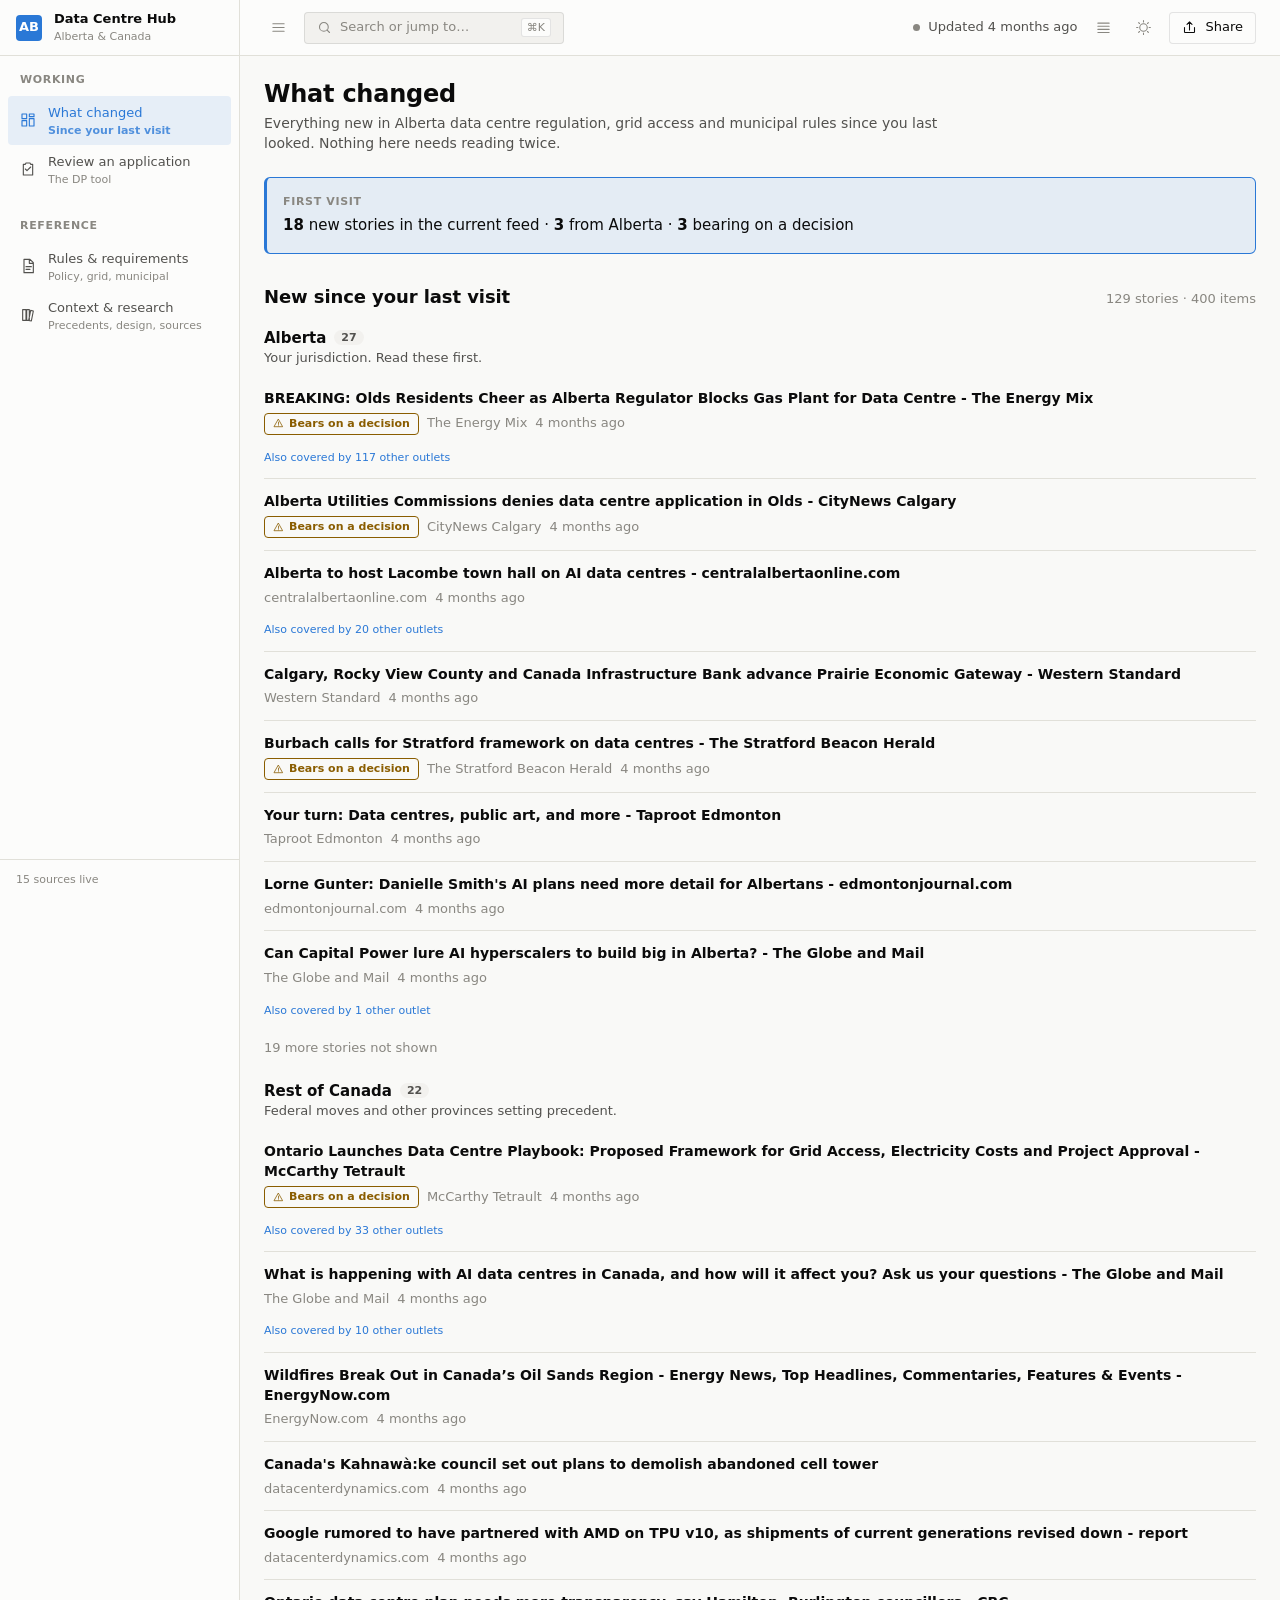
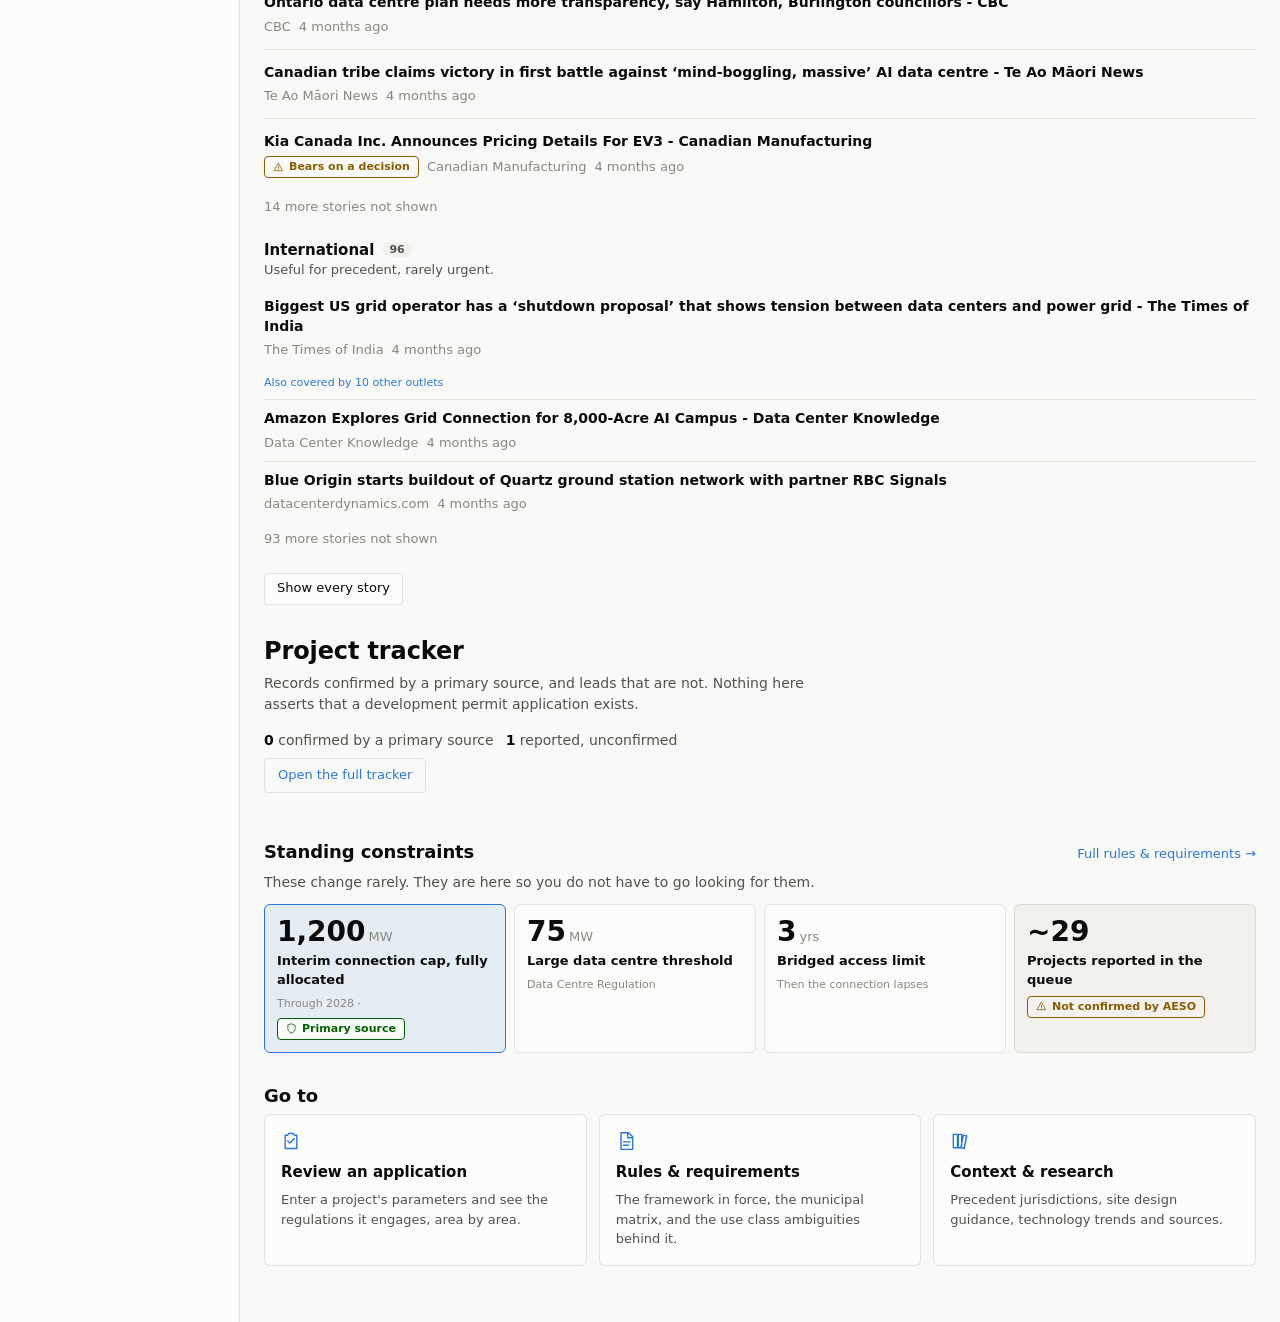
==== commit db2b6258: "fix(ui): self-review of the deployed site, and the five defects it found Measured the deployed pages" ====
--- a/site/index.html
+++ b/site/index.html
@@ -37,11 +37,14 @@
         <div class="subsection-head"><h2>Project tracker</h2></div>
         <p class="subsection-purpose">Records confirmed by a primary source, and leads that are
            not. Nothing here asserts that a development permit application exists.</p>
+        <div id="tracker-summary"></div>
+        <details class="tracker-details">
+          <summary class="tracker-summary-toggle">Open the full tracker</summary>
 <div class="notice">
         <strong>This page never asserts that a permit application exists.</strong> Only records confirmed
         against a primary source appear in the table below. Projects that exist only in media coverage are
         not restated as fact here — read them in the
-        <a href="news.html">news feed</a>, where the outlet is named and the item is badged as reported.
+        list of new items above, where the outlet is named and the item is badged as reported.
       </div>
 
       <div class="filterbar">
@@ -67,13 +70,13 @@
       </div>
 
       <section class="section" id="detail-section">
-        <div class="section-head"><h2>Record detail</h2></div>
+        <div class="section-head"><h3>Record detail</h3></div>
         <div class="grid grid-2" id="projects-detail-slot"></div>
       </section>
 
       <section class="section">
         <div class="section-head">
-          <h2>Reported — unconfirmed</h2>
+          <h3>Reported — unconfirmed</h3>
           <span class="section-note">Kept visually separate, and never mixed into the table above</span>
         </div>
         <div class="card"><div id="reported-slot"></div></div>
@@ -81,11 +84,12 @@
 
       <section class="section">
         <div class="section-head">
-          <h2>Latest project coverage</h2>
+          <h3>Latest project coverage</h3>
           <span class="section-note">Auto-filtered from the live feed — treat as leads, not confirmations</span>
         </div>
         <div class="card"><div id="projects-live-slot"><div class="empty-state">Loading…</div></div></div>
       </section>
+        </details>
       </section>
 
       <!-- Standing facts that do not change often, kept small on purpose -->
--- a/site/assets/style.css
+++ b/site/assets/style.css
@@ -1789,3 +1789,36 @@
 .subsection-purpose { margin: 0 0 var(--s-4); max-width: 66ch; color: var(--ink-secondary); font-size: var(--t-body); }
 .feed-more { margin: var(--s-2) 0 0; }
 .feed-block-title .chip { margin-right: 2px; }
+
+/* --- collapsed tracker on the front door ---------------------------------- */
+.tracker-details { margin-top: var(--s-2); }
+.tracker-summary-toggle {
+  display: inline-flex; align-items: center; gap: 6px; cursor: pointer;
+  padding: 7px 13px; border: 1px solid var(--border); border-radius: var(--r-chip);
+  font-size: var(--t-small); font-weight: 500; color: var(--accent);
+  list-style: none; transition: border-color var(--dur) var(--ease), background var(--dur) var(--ease);
+}
+.tracker-summary-toggle::-webkit-details-marker { display: none; }
+.tracker-summary-toggle:hover { border-color: var(--accent); background: var(--accent-wash); }
+.tracker-details[open] .tracker-summary-toggle { margin-bottom: var(--s-3); }
+.tracker-tally {
+  display: flex; flex-wrap: wrap; gap: var(--s-3);
+  font-size: var(--t-body); color: var(--ink-secondary);
+}
+.tracker-tally strong { color: var(--ink); }
+
+/* Switched sections: only one is in the document flow at a time. */
+.page-toc a[aria-current="true"] { background: var(--ink); color: var(--surface); }
+
+/* --- clustered coverage: one story, many outlets -------------------------- */
+.also { margin-top: 6px; }
+.also summary {
+  display: inline-block; cursor: pointer; list-style: none;
+  font-size: var(--t-micro); color: var(--accent);
+}
+.also summary::-webkit-details-marker { display: none; }
+.also summary:hover { text-decoration: underline; }
+.also-list {
+  margin: 6px 0 0; padding-left: var(--s-4);
+  display: grid; gap: 3px; font-size: var(--t-micro);
+}
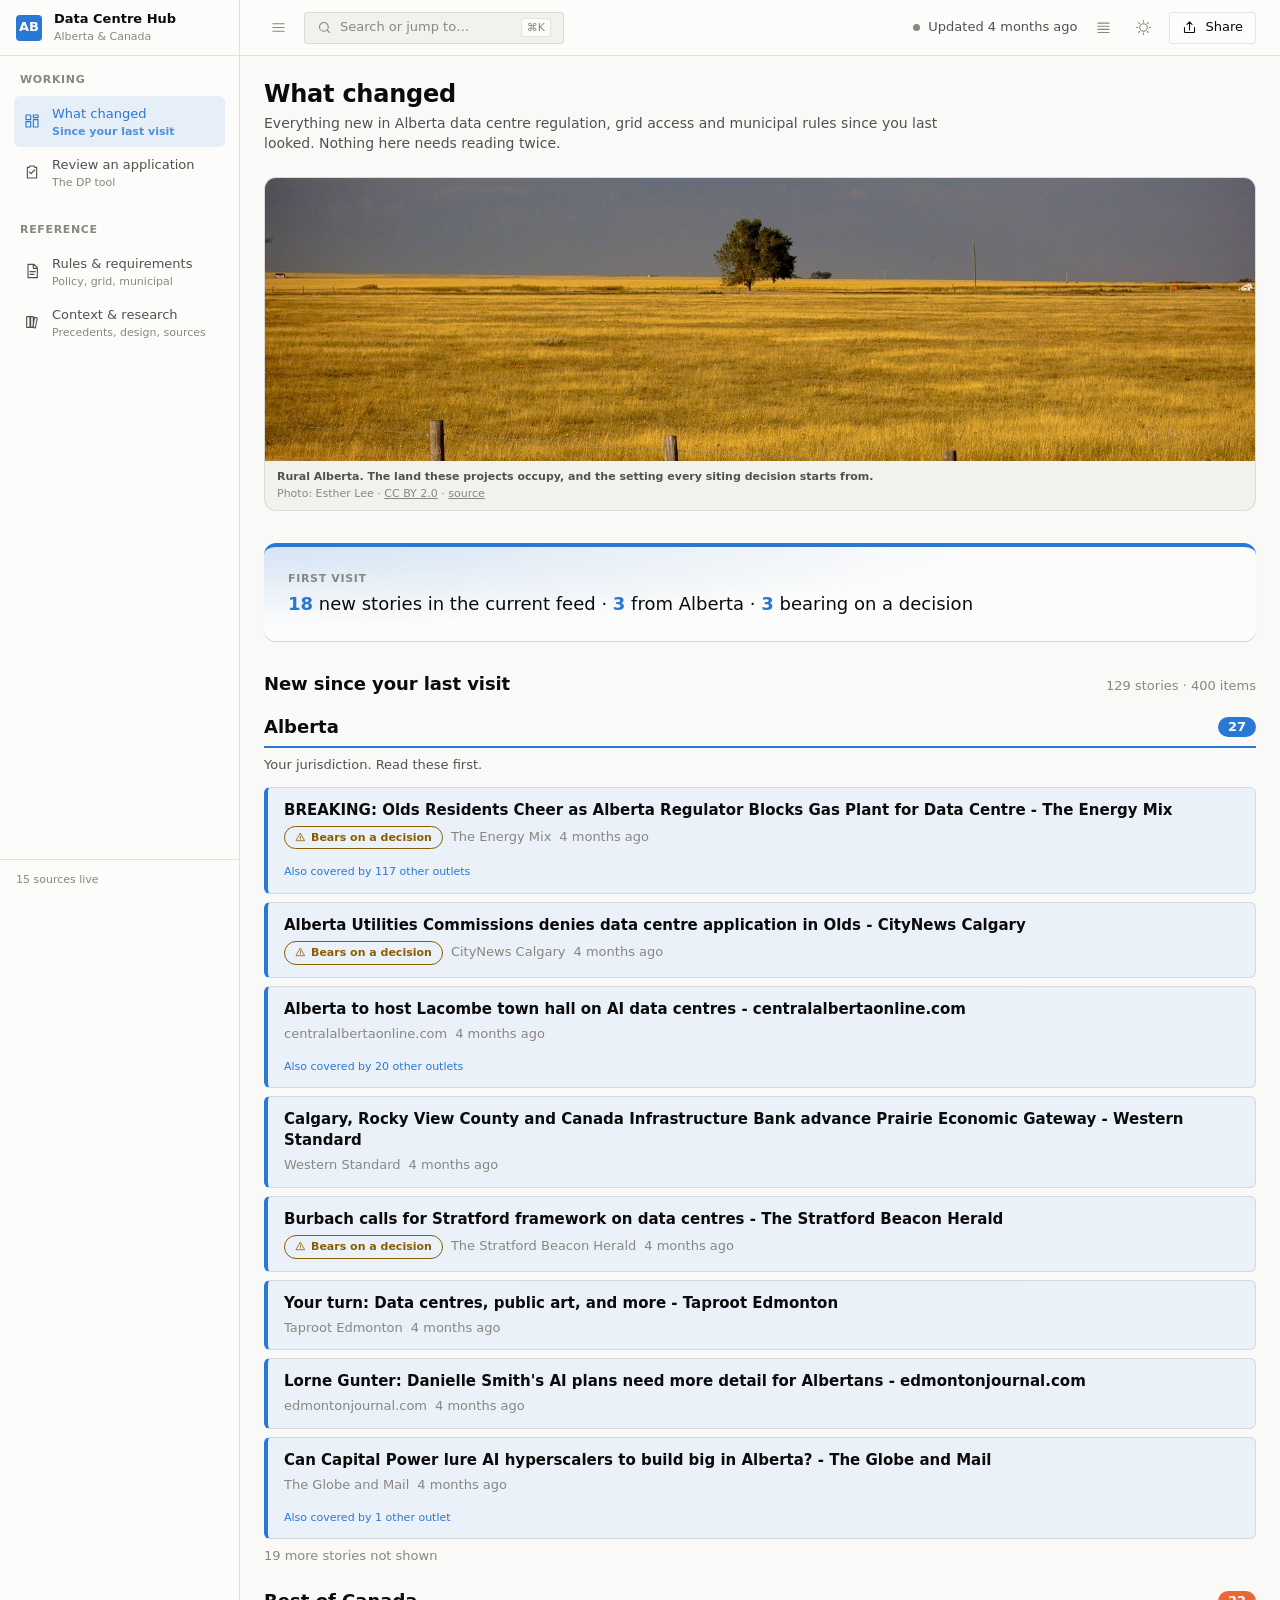
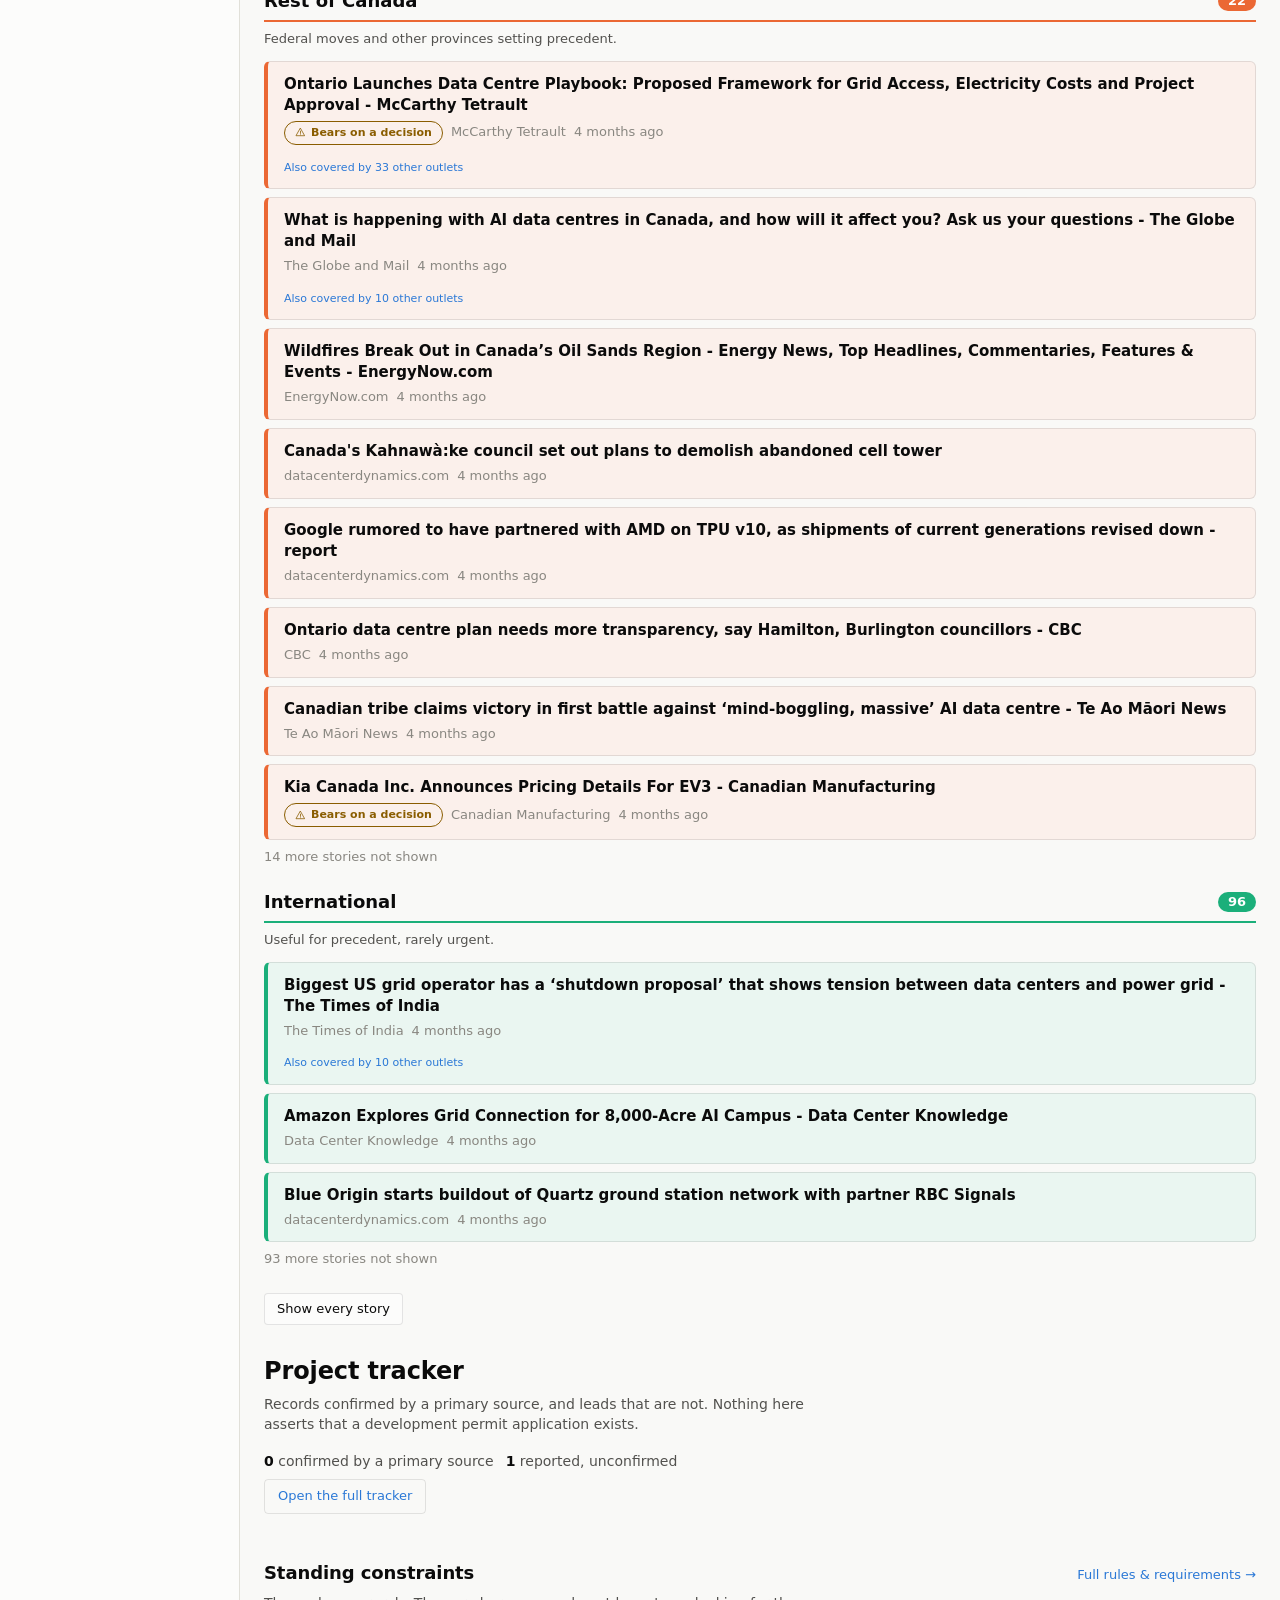
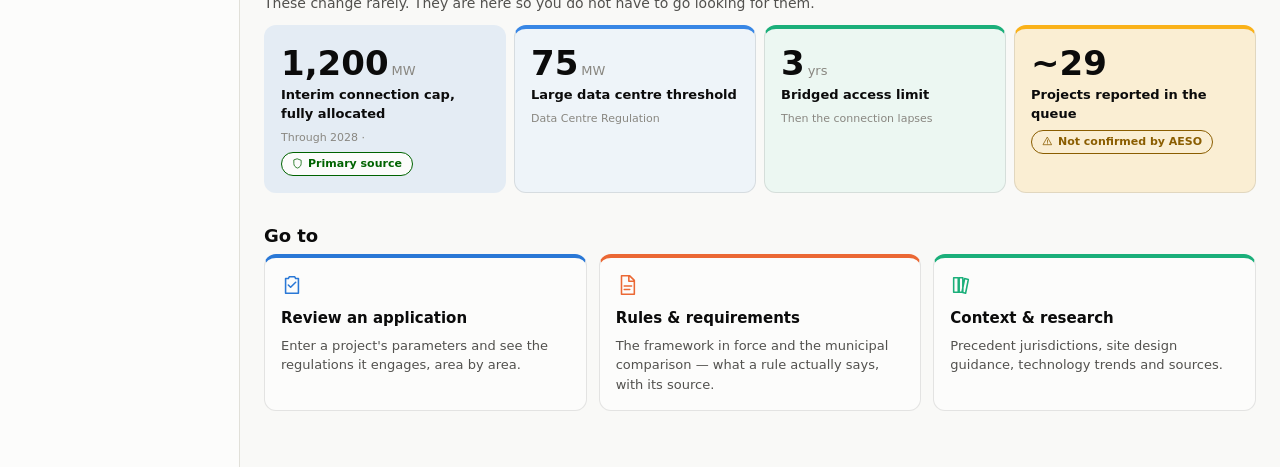
==== commit b76aef76: "feat(visual): real photographs and explanatory figures Photographs: 18 free-licensed candidates fetc" ====
--- a/site/index.html
+++ b/site/index.html
@@ -22,6 +22,9 @@
         <p class="page-purpose">Everything new in Alberta data centre regulation, grid access and
            municipal rules since you last looked. Nothing here needs reading twice.</p>
       </div>
+
+      <!-- The land at stake. Verified by eye; attribution rendered by photos.js. -->
+      <div class="section" data-photo="hero" data-photo-hero></div>
 
       <!-- The digest: the one thing this page exists to answer -->
       <section class="section" id="digest-slot"></section>
@@ -104,6 +107,8 @@
 
 <script src="assets/app.js"></script>
 <script src="assets/charts.js"></script>
+<script src="assets/figures.js"></script>
+<script src="assets/photos.js"></script>
 <script src="assets/whatchanged.js"></script>
 <script src="assets/page-projects.js"></script>
 </body>
--- a/site/assets/style.css
+++ b/site/assets/style.css
@@ -1403,145 +1403,6 @@
 }
 
 /* ==========================================================================
-   Land use bylaw ambiguities & use class matrix
-   Tabs for the three zoning routes, expandable friction points, tag filtering
-   across both. Tags always render as icon + label + colour via statusBadge.
-   ========================================================================== */
-
-.lub-filters { display: flex; flex-wrap: wrap; gap: var(--s-2); margin-bottom: var(--s-4); }
-.lub-chip {
-  display: inline-flex; align-items: center; gap: 6px;
-  padding: 5px 11px; font: inherit; font-size: var(--t-small); font-weight: 500;
-  color: var(--ink-secondary); background: var(--surface);
-  border: 1px solid var(--border); border-radius: 999px; cursor: pointer;
-  transition: border-color var(--dur) var(--ease), color var(--dur) var(--ease),
-              background var(--dur) var(--ease);
-}
-.lub-chip:hover { border-color: var(--border-strong); color: var(--ink); }
-.lub-chip:focus-visible { outline: 2px solid var(--focus); outline-offset: 2px; }
-.lub-chip.is-on { background: var(--ink); color: var(--surface); border-color: var(--ink); }
-.lub-count {
-  font-size: var(--t-micro); font-variant-numeric: tabular-nums;
-  padding: 1px 5px; border-radius: 999px; background: var(--surface-sunken); color: var(--ink-secondary);
-}
-.lub-chip.is-on .lub-count { background: rgba(255,255,255,.18); color: inherit; }
-
-/* --- approach tabs -------------------------------------------------------- */
-.lub-tabs {
-  display: grid; gap: var(--s-2); margin-bottom: 0;
-  grid-template-columns: repeat(auto-fit, minmax(210px, 1fr));
-}
-.lub-tab {
-  display: flex; align-items: center; gap: var(--s-2);
-  padding: var(--s-3); text-align: left; cursor: pointer; font: inherit;
-  background: var(--surface); border: 1px solid var(--border);
-  border-radius: var(--r-card) var(--r-card) 0 0;
-  transition: border-color var(--dur) var(--ease), background var(--dur) var(--ease);
-}
-.lub-tab:hover { border-color: var(--border-strong); }
-.lub-tab:focus-visible { outline: 2px solid var(--focus); outline-offset: 2px; }
-.lub-tab.is-on { border-color: var(--accent); border-bottom-color: transparent; background: var(--accent-wash); }
-.lub-tab-letter {
-  flex: none; display: grid; place-items: center; width: 26px; height: 26px;
-  border-radius: 50%; background: var(--surface-sunken); color: var(--ink-secondary);
-  font-size: var(--t-small); font-weight: 700;
-}
-.lub-tab.is-on .lub-tab-letter { background: var(--accent); color: #fff; }
-.lub-tab-text { display: flex; flex-direction: column; gap: 1px; min-width: 0; }
-.lub-tab-name { font-weight: 600; font-size: var(--t-small); color: var(--ink); }
-.lub-tab-class { font-size: var(--t-micro); color: var(--ink-muted); }
-
-.lub-panel {
-  padding: var(--s-4);
-  border: 1px solid var(--accent); border-top: 0;
-  border-radius: 0 0 var(--r-card) var(--r-card);
-  background: var(--surface);
-}
-.lub-panel-head {
-  display: flex; flex-wrap: wrap; gap: var(--s-3);
-  align-items: flex-start; justify-content: space-between;
-}
-.lub-panel-title { margin: 0; font-size: var(--t-h2); }
-.lub-panel-sum { margin: 4px 0 0; font-size: var(--t-body); color: var(--ink-secondary); }
-.lub-panel-tags { display: flex; flex-wrap: wrap; gap: var(--s-2); }
-.lub-detail { margin: var(--s-3) 0 var(--s-4); font-size: var(--t-body); line-height: 1.6; }
-
-.lub-cols { display: grid; gap: var(--s-3); grid-template-columns: repeat(auto-fit, minmax(260px, 1fr)); }
-.lub-col { padding: var(--s-3); border-radius: var(--r-chip); background: var(--surface-sunken); }
-.lub-col h4 {
-  display: flex; align-items: center; gap: 6px; margin: 0 0 var(--s-2);
-  font-size: var(--t-small); text-transform: uppercase; letter-spacing: .05em;
-}
-.lub-col h4 svg { width: 13px; height: 13px; }
-.lub-col-good h4 { color: var(--status-good-text); }
-.lub-col-bad  h4 { color: var(--status-serious); }
-.lub-col ul { margin: 0; padding-left: var(--s-4); display: grid; gap: 5px; }
-.lub-col li { font-size: var(--t-small); color: var(--ink-secondary); line-height: 1.5; }
-.lub-ask { margin-top: var(--s-4); }
-
-/* --- friction points ------------------------------------------------------ */
-.lub-sub { margin: var(--s-6) 0 var(--s-1); font-size: var(--t-h2); }
-.lub-sub-note { margin: 0 0 var(--s-3); max-width: 68ch; }
-.lub-fricts { display: grid; gap: var(--s-2); }
-.lub-frict {
-  border: 1px solid var(--border); border-radius: var(--r-card);
-  background: var(--surface); overflow: hidden;
-}
-.lub-frict.is-open { border-color: var(--border-strong); }
-.lub-frict-head {
-  display: flex; align-items: center; gap: var(--s-3); width: 100%;
-  padding: var(--s-3); border: 0; background: none; cursor: pointer;
-  text-align: left; font: inherit; transition: background var(--dur) var(--ease);
-}
-.lub-frict-head:hover { background: var(--surface-sunken); }
-.lub-frict-head:focus-visible { outline: 2px solid var(--focus); outline-offset: -2px; }
-.lub-frict-name { flex: 1; font-weight: 600; font-size: var(--t-h3); color: var(--ink); }
-.lub-frict-tags { display: flex; flex-wrap: wrap; gap: 6px; }
-.lub-frict-chev { display: grid; place-items: center; color: var(--ink-muted); transition: transform var(--dur) var(--ease); }
-.lub-frict-chev svg { width: 15px; height: 15px; }
-.lub-frict.is-open .lub-frict-chev { transform: rotate(180deg); }
-.lub-frict-body { padding: 0 var(--s-3) var(--s-3); }
-.lub-frict-issue { margin: 0 0 var(--s-2); font-size: var(--t-body); color: var(--ink); line-height: 1.6; }
-.lub-frict-why { margin: 0 0 var(--s-3); font-size: var(--t-body); color: var(--ink-secondary); line-height: 1.6; }
-
-.lub-mini-wrap { overflow-x: auto; }
-.lub-mini { width: 100%; border-collapse: collapse; min-width: 520px; }
-.lub-mini th, .lub-mini td {
-  padding: var(--s-2) var(--s-3); text-align: left; vertical-align: top;
-  border: 1px solid var(--border); font-size: var(--t-small);
-}
-.lub-mini th {
-  background: var(--surface-sunken); color: var(--ink); font-weight: 600;
-  white-space: nowrap;
-}
-.lub-mini td { color: var(--ink-secondary); line-height: 1.5; }
-.lub-mini-letter {
-  display: inline-grid; place-items: center; width: 18px; height: 18px;
-  border-radius: 50%; background: var(--accent-wash); color: var(--accent);
-  font-size: var(--t-micro); font-weight: 700; margin-right: 4px;
-}
-.lub-check { margin-top: var(--s-3); }
-
-.lub-caution {
-  display: flex; align-items: flex-start; gap: 6px;
-  margin: var(--s-4) 0 0; color: var(--ink-muted);
-}
-.lub-caution svg { width: 13px; height: 13px; flex: none; margin-top: 2px; }
-
-@media (max-width: 720px) {
-  .lub-tabs { grid-template-columns: 1fr; }
-  .lub-tab { border-radius: var(--r-card); }
-  .lub-tab.is-on { border-bottom-color: var(--accent); }
-  .lub-panel { border-top: 1px solid var(--accent); border-radius: var(--r-card); margin-top: var(--s-2); }
-  .lub-frict-head { flex-wrap: wrap; }
-}
-
-@media print {
-  .lub-filters, .lub-frict-chev { display: none !important; }
-  .lub-frict-body { display: block !important; }
-}
-
-/* ==========================================================================
    Site layout & urban design guidelines
    Card grid with inline SVG schematics. Diagram strokes and fills come from
    tokens so they invert correctly in dark mode without a second asset.
@@ -1822,3 +1683,204 @@
   margin: 6px 0 0; padding-left: var(--s-4);
   display: grid; gap: 3px; font-size: var(--t-micro);
 }
+
+/* ==========================================================================
+   Surface & colour pass
+   The two complaints were "too grey" and "looks like a spreadsheet". Both come
+   from the same cause: content sat in hairline-separated ROWS. Painting a
+   banner does not fix that. So content becomes CARDS with a colour identity,
+   dividers are replaced by gaps, and colour is used systematically to say
+   which jurisdiction something belongs to.
+
+   The region hues are the validated palette already in tokens.css; this pass
+   changes how much surface they cover, not which hues they are. Status colours
+   stay reserved for state and always ship with icon + label.
+   ========================================================================== */
+
+:root{
+  --tint-alberta: color-mix(in srgb, var(--region-alberta) 8%, var(--surface));
+  --tint-canada:  color-mix(in srgb, var(--region-canada)  8%, var(--surface));
+  --tint-global:  color-mix(in srgb, var(--region-global)  8%, var(--surface));
+  --edge-w: 4px;
+}
+@media (prefers-color-scheme: dark){
+  :root:not([data-theme="light"]){
+    --tint-alberta: color-mix(in srgb, var(--region-alberta) 16%, var(--surface));
+    --tint-canada:  color-mix(in srgb, var(--region-canada)  16%, var(--surface));
+    --tint-global:  color-mix(in srgb, var(--region-global)  16%, var(--surface));
+  }
+}
+:root[data-theme="dark"]{
+  --tint-alberta: color-mix(in srgb, var(--region-alberta) 16%, var(--surface));
+  --tint-canada:  color-mix(in srgb, var(--region-canada)  16%, var(--surface));
+  --tint-global:  color-mix(in srgb, var(--region-global)  16%, var(--surface));
+}
+
+/* --- feed: rows become cards --------------------------------------------- */
+.feed{ display:grid; gap:var(--s-2); }
+.feed .feed-item{
+  position:relative; padding:var(--s-3) var(--s-4);
+  border:1px solid var(--border); border-left:var(--edge-w) solid var(--border-strong);
+  border-radius:var(--r-card); background:var(--surface);
+  transition:transform var(--dur) var(--ease), box-shadow var(--dur) var(--ease),
+             border-color var(--dur) var(--ease);
+}
+.feed .feed-item:hover{
+  transform:translateY(-1px); box-shadow:var(--shadow-sm); border-color:var(--border-strong);
+}
+.feed .feed-item + .feed-item{ border-top:1px solid var(--border); }  /* override row rules */
+
+/* One block per jurisdiction, so colour carries meaning rather than decoration. */
+.feed-block[data-region="alberta"] .feed-item{ border-left-color:var(--region-alberta); background:var(--tint-alberta); }
+.feed-block[data-region="canada"]  .feed-item{ border-left-color:var(--region-canada);  background:var(--tint-canada); }
+.feed-block[data-region="global"]  .feed-item{ border-left-color:var(--region-global);  background:var(--tint-global); }
+
+.feed-block{ margin-bottom:var(--s-5); }
+.feed-block-title{
+  display:flex; align-items:center; gap:var(--s-2);
+  margin:0 0 2px; padding-bottom:var(--s-2);
+  font-size:var(--t-h2); font-weight:700; color:var(--ink);
+  border-bottom:2px solid var(--border);
+}
+.feed-block[data-region="alberta"] .feed-block-title{ border-bottom-color:var(--region-alberta); }
+.feed-block[data-region="canada"]  .feed-block-title{ border-bottom-color:var(--region-canada); }
+.feed-block[data-region="global"]  .feed-block-title{ border-bottom-color:var(--region-global); }
+.feed-block-count{
+  margin-left:auto; font-size:var(--t-small); font-weight:700; padding:2px 10px;
+  border-radius:999px; background:var(--surface-sunken); color:var(--ink-secondary);
+}
+.feed-block[data-region="alberta"] .feed-block-count{ background:var(--region-alberta); color:#fff; }
+.feed-block[data-region="canada"]  .feed-block-count{ background:var(--region-canada);  color:#fff; }
+.feed-block[data-region="global"]  .feed-block-count{ background:var(--region-global);  color:#fff; }
+.feed-block-note{ margin:var(--s-2) 0 var(--s-3); }
+
+.feed .headline{ font-size:var(--t-h3); font-weight:600; line-height:1.4; }
+
+/* --- digest: a real header, not a stripe --------------------------------- */
+.digest{
+  padding:var(--s-5); border:0; border-radius:calc(var(--r-card) * 2);
+  background:
+    radial-gradient(120% 140% at 0% 0%, color-mix(in srgb, var(--accent) 18%, transparent), transparent 60%),
+    var(--surface);
+  box-shadow:0 1px 0 var(--border), var(--shadow-sm);
+  border-top:var(--edge-w) solid var(--accent);
+}
+.digest.is-quiet{ border-top-color:var(--border-strong); background:var(--surface); }
+.digest-line{ font-size:var(--t-h2); line-height:1.45; }
+.digest-line strong{ color:var(--accent); font-weight:700; }
+.digest-alert{ color:var(--status-critical) !important; }
+
+/* --- standing constraints: tinted, not white ----------------------------- */
+.standing-tile{
+  border-radius:calc(var(--r-card) * 2); border:1px solid var(--border);
+  border-top:var(--edge-w) solid var(--border-strong); padding:var(--s-4);
+}
+.standing-tile.is-primary{
+  border-top-color:var(--accent); background:var(--accent-wash); border-color:transparent;
+}
+.standing-tile:nth-child(2){ border-top-color:var(--seq-400); background:color-mix(in srgb, var(--seq-400) 7%, var(--surface)); }
+.standing-tile:nth-child(3){ border-top-color:var(--region-global); background:color-mix(in srgb, var(--region-global) 7%, var(--surface)); }
+.standing-tile.is-muted{ border-top-color:var(--status-warning); background:var(--status-warning-bg); }
+.standing-value{ font-size:34px; }
+
+/* --- destination cards: colour per destination --------------------------- */
+.next-card{ border-radius:calc(var(--r-card) * 2); border-top:var(--edge-w) solid var(--accent); }
+.next-card:nth-child(2){ border-top-color:var(--region-canada); }
+.next-card:nth-child(3){ border-top-color:var(--region-global); }
+.next-card:nth-child(2) .next-icon{ color:var(--region-canada); }
+.next-card:nth-child(3) .next-icon{ color:var(--region-global); }
+.next-icon svg{ width:22px; height:22px; }
+
+/* --- attention: solid, not a tint ---------------------------------------- */
+.attention-item{
+  border-radius:calc(var(--r-card) * 2); border-left:var(--edge-w) solid var(--status-serious);
+  padding:var(--s-4);
+}
+
+/* --- navigation: colour the active destination --------------------------- */
+.nav-link{ border-radius:var(--r-card); margin-inline:6px; padding:9px 10px; }
+.nav-link[aria-current="page"]{ background:var(--accent-wash); color:var(--accent); box-shadow:none; }
+.nav-link[aria-current="page"] svg{ color:var(--accent); }
+
+/* --- tables keep their grid, but lose the spreadsheet feel --------------- */
+.table-wrap{ border:1px solid var(--border); border-radius:calc(var(--r-card) * 2); overflow:hidden; }
+table.data thead th{
+  background:var(--surface-sunken); border-bottom:2px solid var(--border-strong);
+  font-weight:700; letter-spacing:.02em;
+}
+table.data tbody tr:hover{ background:var(--accent-wash); }
+
+/* --- badges read as pills ------------------------------------------------ */
+.badge, .chip{ border-radius:999px; padding:3px 10px; font-weight:600; }
+
+@media (max-width:720px){
+  .feed .feed-item{ padding:var(--s-3); }
+  .digest{ padding:var(--s-4); }
+}
+
+/* ==========================================================================
+   Explanatory figures & photographs
+   Figures are drawn from theme tokens so they invert in dark mode. Photographs
+   always carry a caption saying what they show and where they are from — an
+   uncaptioned photo on a planning site invites the reader to assume it depicts
+   a local project.
+   ========================================================================== */
+
+.fig { display:block; width:100%; height:auto; }
+.fig text { font-family:var(--font); }
+.fig-label { font-size:11px; font-weight:600; fill:var(--ink); }
+.fig-note  { font-size:9.5px; fill:var(--ink-muted); }
+.fig-big   { font-size:15px; font-weight:700; fill:var(--accent); }
+
+/* locator map */
+.fig-land    { fill:var(--surface-sunken); }
+.fig-outline { fill:none; stroke:var(--border-strong); stroke-width:1.5; }
+.fig-rockies { fill:var(--region-global); opacity:.18; }
+.fig-place circle { fill:var(--ink-muted); }
+.fig-place text   { font-size:9px; fill:var(--ink-secondary); }
+.fig-place.is-major circle { fill:var(--region-alberta); }
+.fig-place.is-major text   { font-weight:700; fill:var(--ink); font-size:10px; }
+.fig-place.is-on circle {
+  fill:var(--status-critical); stroke:var(--surface); stroke-width:2;
+}
+.fig-place.is-on text { font-weight:700; fill:var(--status-critical); }
+
+/* load against cap */
+.fig-track { fill:var(--surface-sunken); }
+.fig-value { fill:var(--region-alberta); }
+.fig-limit { stroke:var(--status-critical); stroke-width:2; stroke-dasharray:4 3; }
+.fig-limit-label { fill:var(--status-critical); font-size:10px; }
+
+/* cooling and water */
+.fig-water { fill:var(--seq-400); }
+.fig-row.is-on .fig-water { fill:var(--status-serious); }
+.fig-row.is-on .fig-label { fill:var(--status-serious); }
+
+.figure-card {
+  border:1px solid var(--border); border-radius:calc(var(--r-card) * 2);
+  background:var(--surface); padding:var(--s-4); overflow:hidden;
+}
+.figure-card h3 { margin:0 0 var(--s-1); font-size:var(--t-h3); }
+.figure-card .figure-lede { margin:0 0 var(--s-3); font-size:var(--t-small); color:var(--ink-secondary); }
+
+/* photographs */
+.photo {
+  margin:0; border-radius:calc(var(--r-card) * 2); overflow:hidden;
+  border:1px solid var(--border); background:var(--surface-sunken);
+}
+.photo img {
+  display:block; width:100%; height:100%; object-fit:cover;
+  aspect-ratio:16 / 9; background:var(--surface-sunken);
+}
+.photo figcaption {
+  padding:var(--s-2) var(--s-3);
+  font-size:var(--t-micro); color:var(--ink-muted); line-height:1.5;
+}
+.photo figcaption strong { color:var(--ink-secondary); font-weight:600; }
+.photo figcaption a { color:var(--ink-muted); text-decoration:underline; }
+.photo-band {
+  display:grid; gap:var(--s-3);
+  grid-template-columns:repeat(auto-fit, minmax(240px, 1fr));
+}
+.photo-hero { position:relative; }
+.photo-hero img { aspect-ratio:21 / 6; }
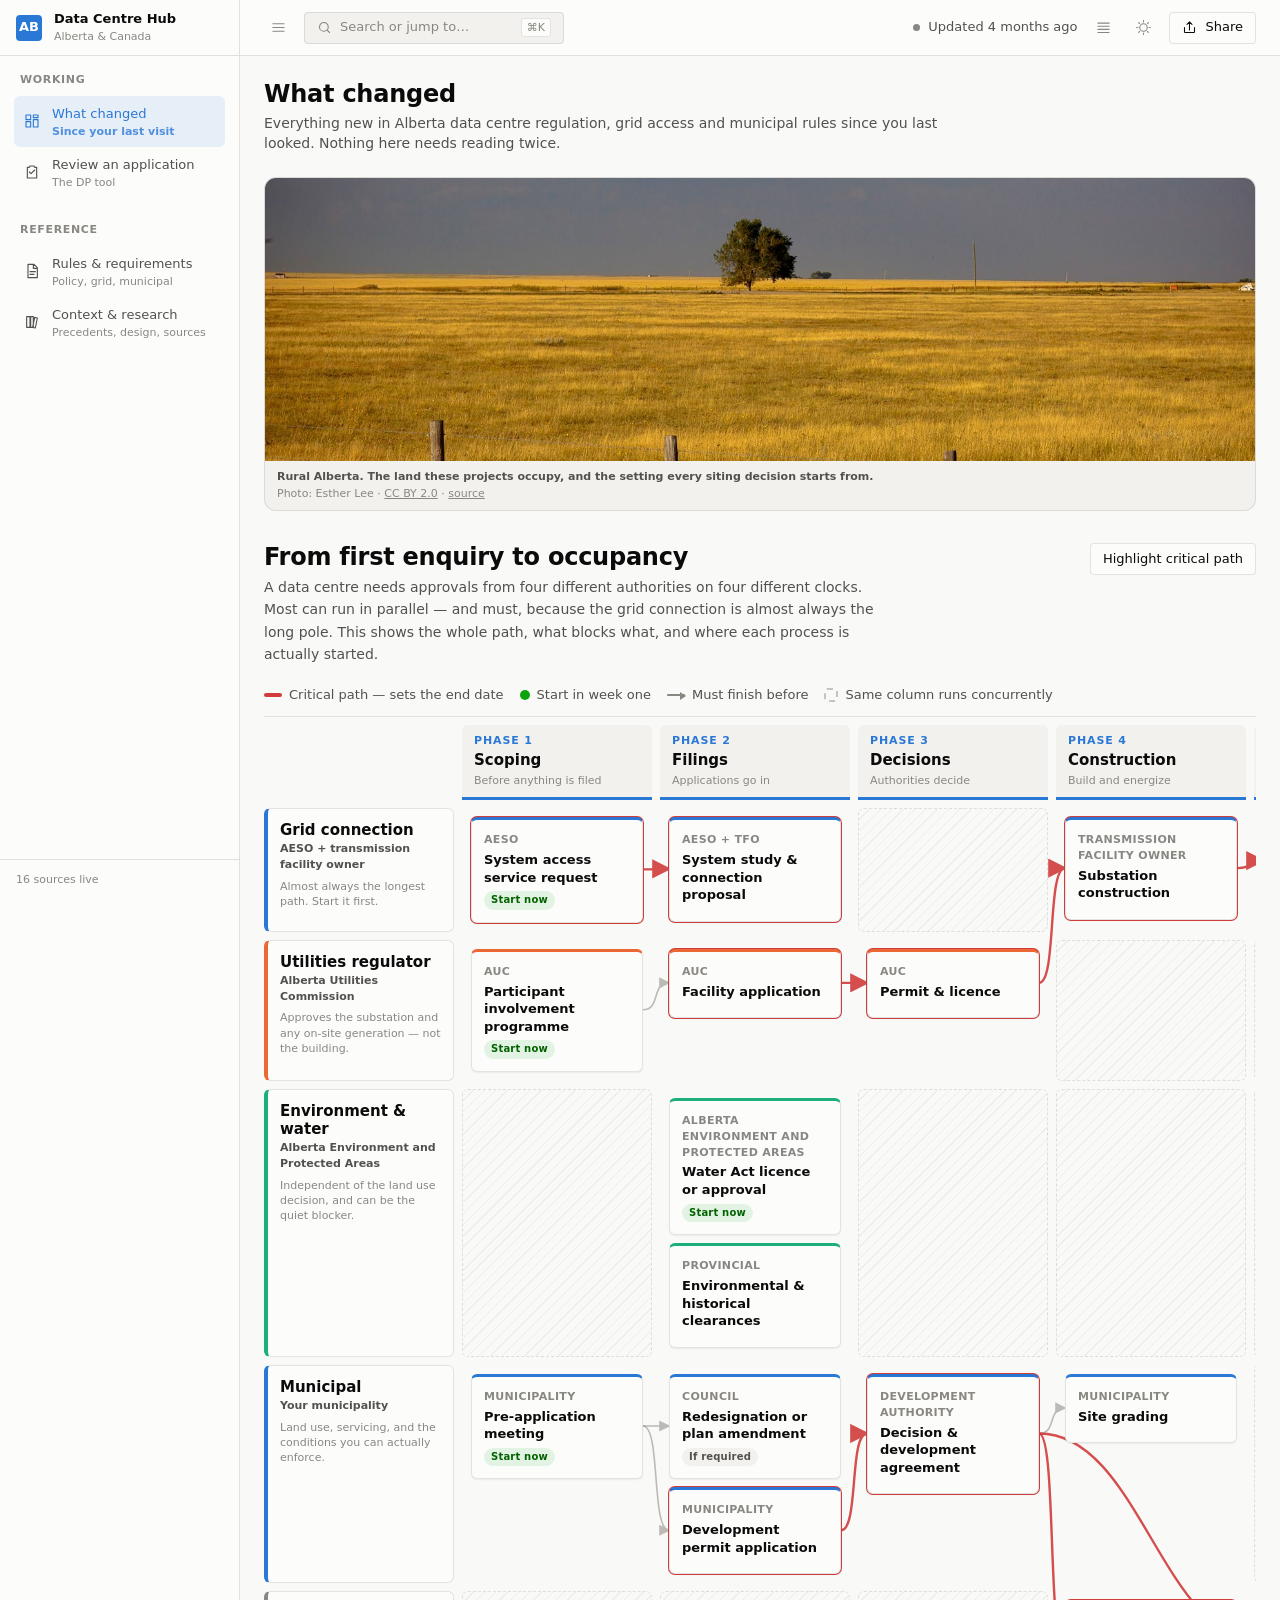
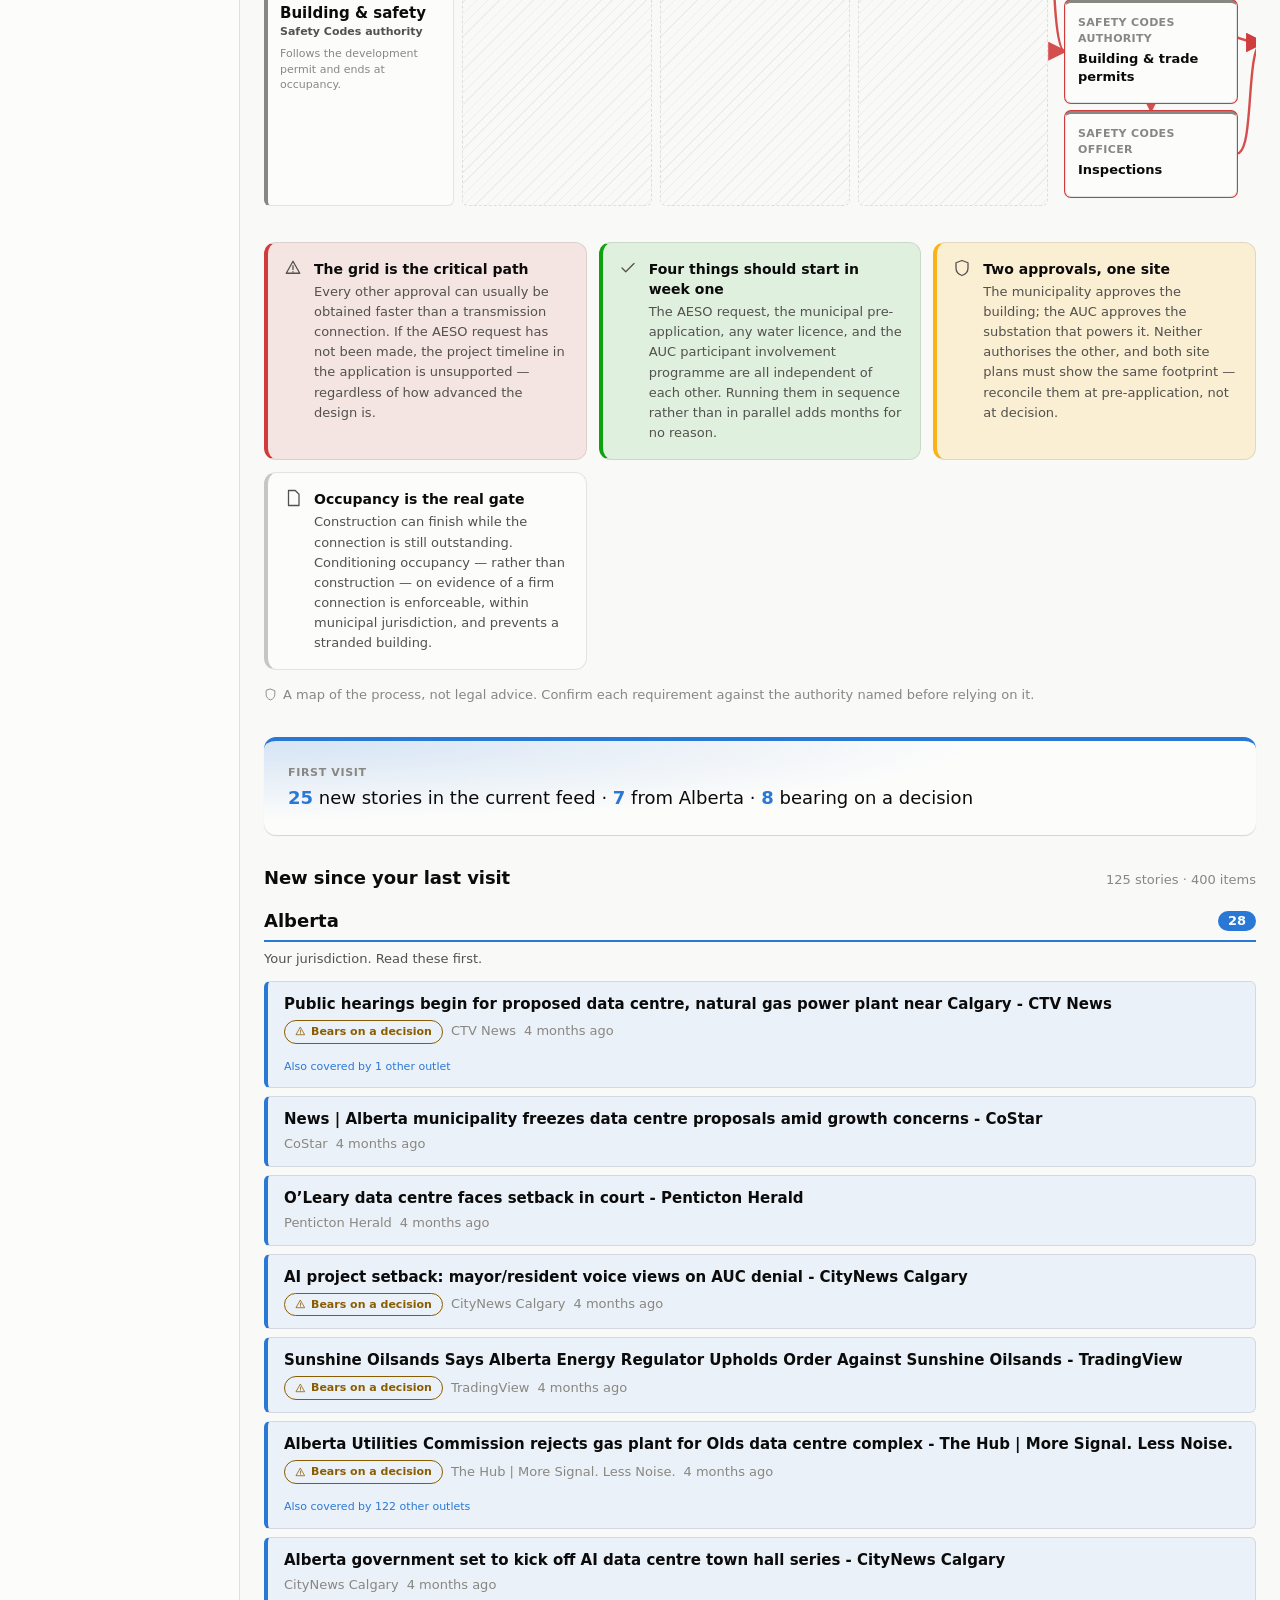
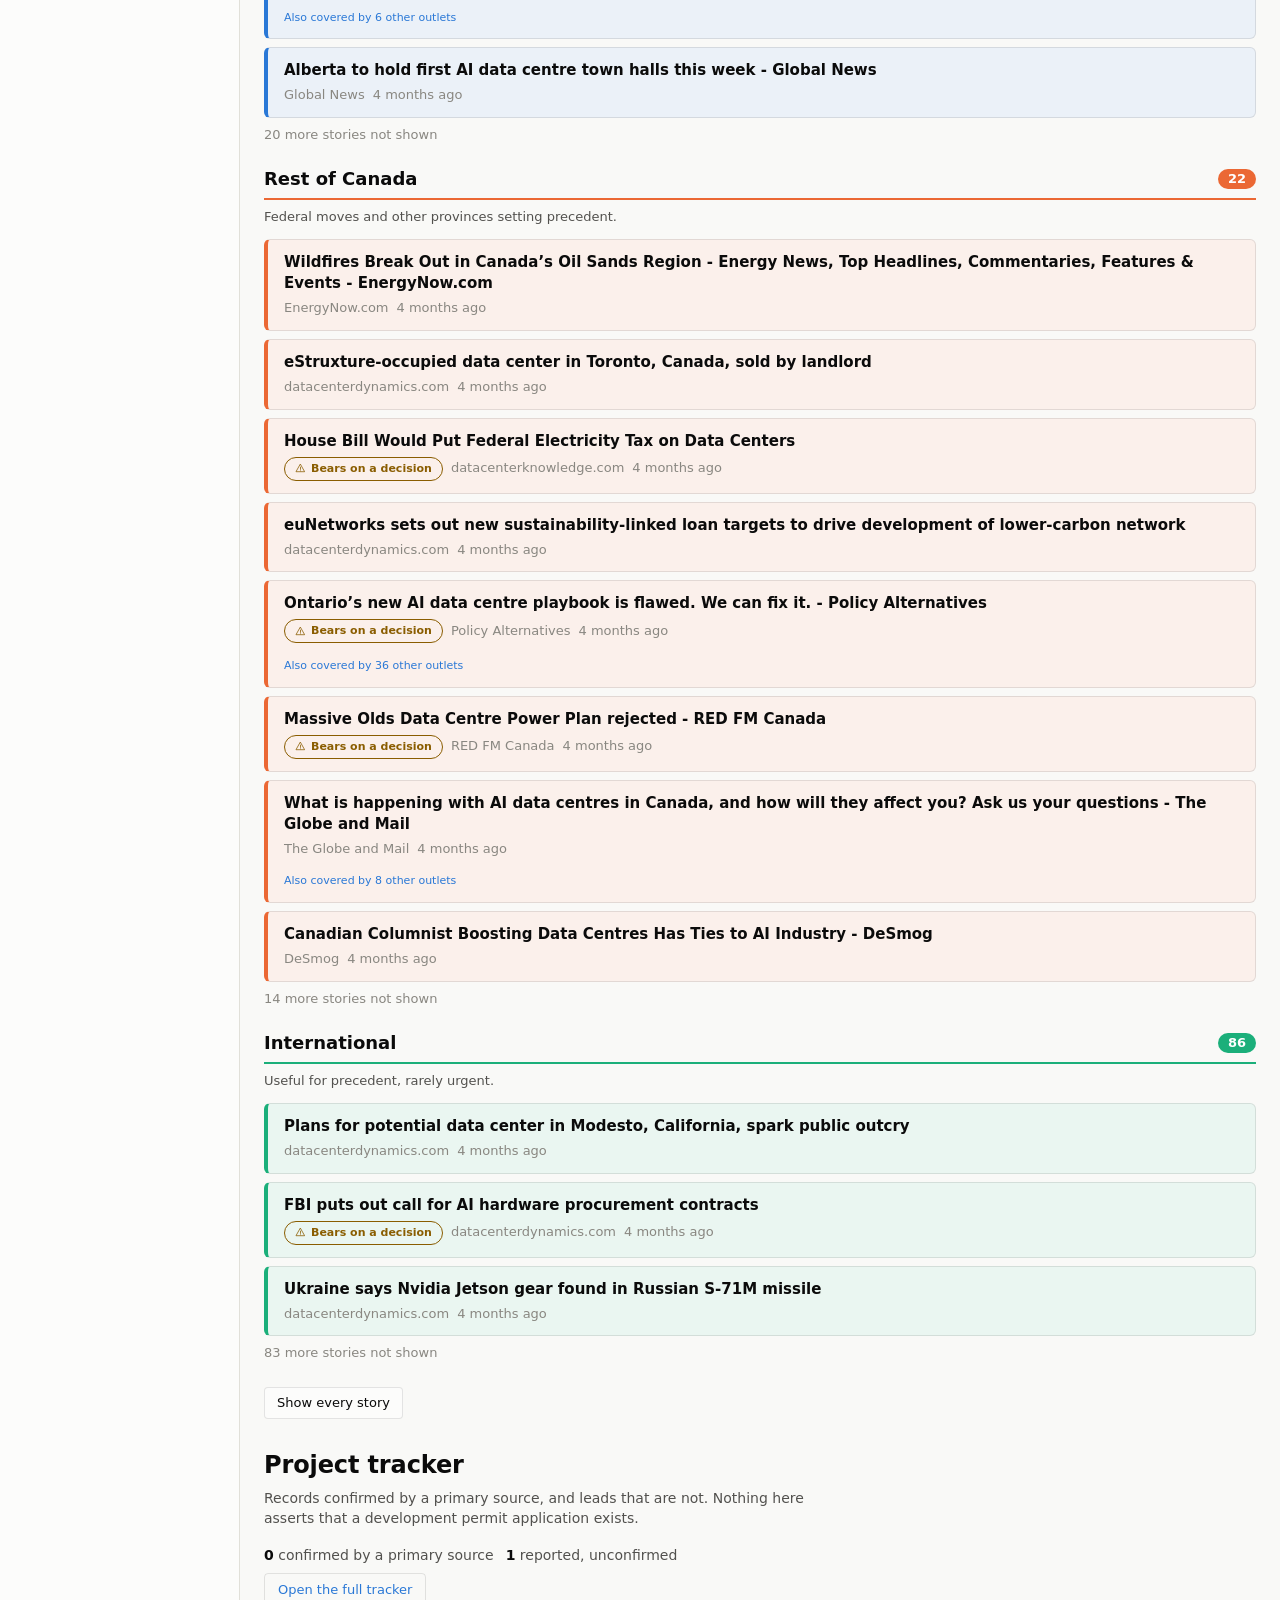
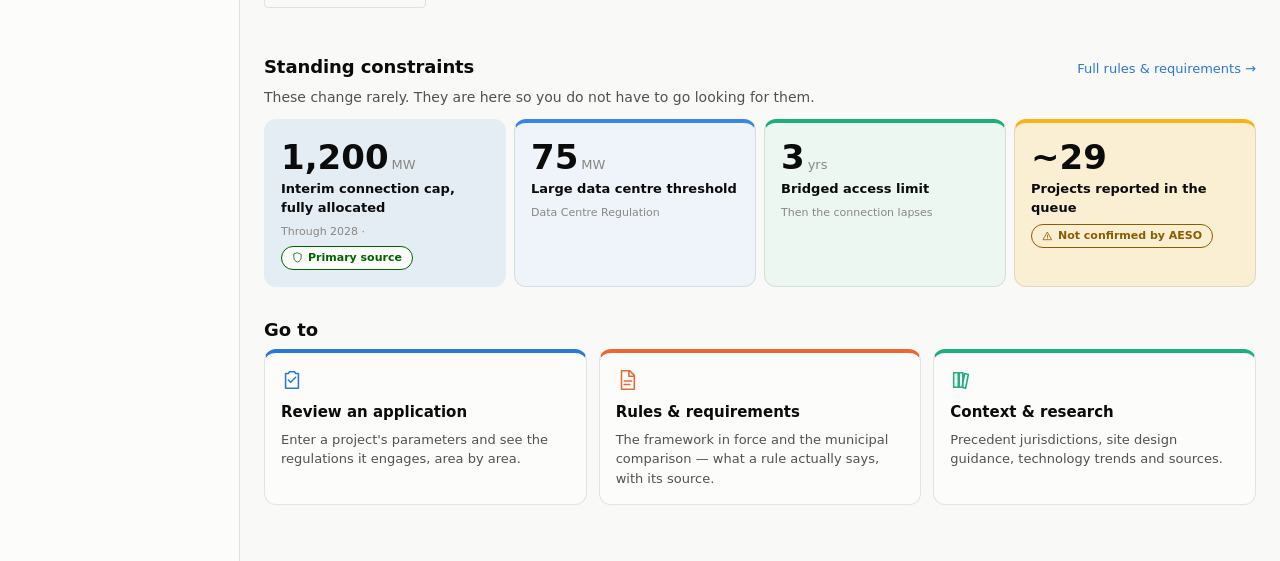
==== commit 1af08df9: "feat(approvals): full process flow, provincial through municipal, to occupancy Five lanes (AESO/TFO," ====
--- a/site/index.html
+++ b/site/index.html
@@ -25,6 +25,10 @@
 
       <!-- The land at stake. Verified by eye; attribution rendered by photos.js. -->
       <div class="section" data-photo="hero" data-photo-hero></div>
+
+      <!-- The approvals path. On the front page because it is the question
+           every new file starts with, and it does not change week to week. -->
+      <section class="section" id="approvals-slot"></section>
 
       <!-- The digest: the one thing this page exists to answer -->
       <section class="section" id="digest-slot"></section>
@@ -105,10 +109,15 @@
   </div>
 </div>
 
+<div class="sq-scrim" id="ap-scrim" hidden></div>
+<aside class="sq-drawer" id="ap-drawer" role="dialog" aria-modal="true"
+       aria-labelledby="ap-drawer-title" hidden></aside>
+
 <script src="assets/app.js"></script>
 <script src="assets/charts.js"></script>
 <script src="assets/figures.js"></script>
 <script src="assets/photos.js"></script>
+<script src="assets/approvals.js"></script>
 <script src="assets/whatchanged.js"></script>
 <script src="assets/page-projects.js"></script>
 </body>
--- a/site/assets/style.css
+++ b/site/assets/style.css
@@ -1226,183 +1226,6 @@
 }
 
 /* ==========================================================================
-   AUC vs Municipal sequencing swimlane
-   Two tracks x four phases, with a gate band between them. Horizontal scroll
-   on narrow screens; stacks per-phase below 720px.
-   ========================================================================== */
-
-.sq-board { margin-top: var(--s-2); }
-.sq-board.is-hidden { display: none; }
-
-.sq-scroll {
-  overflow-x: auto; overflow-y: hidden;
-  padding-bottom: var(--s-2);
-  scrollbar-width: thin;
-}
-.sq-inner { min-width: 900px; display: grid; gap: var(--s-2); }
-
-/* --- phase header --------------------------------------------------------- */
-.sq-phases {
-  display: grid; grid-template-columns: repeat(4, 1fr);
-  gap: var(--s-2); margin-left: var(--sq-lane, 190px);
-}
-.sq-phase {
-  display: flex; flex-direction: column; gap: 1px;
-  padding: var(--s-2) var(--s-3);
-  border-radius: var(--r-chip);
-  background: var(--surface-sunken);
-  border: 1px solid var(--border);
-}
-.sq-phase-label {
-  font-size: var(--t-micro); font-weight: 700; letter-spacing: .06em;
-  text-transform: uppercase; color: var(--accent);
-}
-.sq-phase-name { font-size: var(--t-small); font-weight: 600; color: var(--ink); }
-
-/* --- tracks --------------------------------------------------------------- */
-.sq-track {
-  display: grid; grid-template-columns: var(--sq-lane, 190px) 1fr;
-  gap: var(--s-2); align-items: stretch;
-}
-.sq-track-head {
-  display: flex; align-items: center; gap: var(--s-2);
-  padding: var(--s-3); border-radius: var(--r-card);
-  border: 1px solid var(--border); background: var(--surface-sunken);
-}
-.sq-track-provincial .sq-track-head { border-left: 3px solid var(--region-alberta); }
-.sq-track-municipal  .sq-track-head { border-left: 3px solid var(--region-canada); }
-.sq-track-icon { font-size: 18px; line-height: 1; }
-.sq-track-labels { display: flex; flex-direction: column; gap: 1px; min-width: 0; }
-.sq-track-label { font-weight: 700; font-size: var(--t-small); color: var(--ink); }
-.sq-track-bodies { font-size: var(--t-micro); color: var(--ink-muted); }
-
-.sq-track-cells { display: grid; grid-template-columns: repeat(4, 1fr); gap: var(--s-2); }
-.sq-cell { display: flex; }
-
-.sq-step {
-  display: flex; flex-direction: column; gap: 4px; width: 100%;
-  padding: var(--s-3); text-align: left; cursor: pointer;
-  border: 1px solid var(--border); border-radius: var(--r-card);
-  background: var(--surface); font: inherit;
-  transition: border-color var(--dur) var(--ease), transform var(--dur) var(--ease),
-              box-shadow var(--dur) var(--ease);
-}
-.sq-step:hover {
-  border-color: var(--accent); transform: translateY(-2px); box-shadow: var(--shadow-sm);
-}
-.sq-step:focus-visible { outline: 2px solid var(--focus); outline-offset: 2px; }
-.sq-step-short {
-  font-size: var(--t-micro); font-weight: 700; letter-spacing: .04em;
-  text-transform: uppercase; color: var(--ink-muted);
-}
-.sq-step-title { font-size: var(--t-small); font-weight: 600; color: var(--ink); line-height: 1.35; }
-.sq-step-more {
-  margin-top: auto; display: inline-flex; align-items: center; gap: 4px;
-  font-size: var(--t-micro); color: var(--accent); opacity: 0;
-  transition: opacity var(--dur) var(--ease);
-}
-.sq-step-more svg { width: 11px; height: 11px; }
-.sq-step:hover .sq-step-more, .sq-step:focus-visible .sq-step-more { opacity: 1; }
-@media (hover: none) { .sq-step-more { opacity: 1; } }
-
-/* --- gate band ------------------------------------------------------------ */
-.sq-gateband {
-  display: grid; grid-template-columns: repeat(4, 1fr); gap: var(--s-2);
-  margin-left: var(--sq-lane, 190px);
-  padding: var(--s-2) 0;
-  border-top: 1px dashed var(--border-strong);
-  border-bottom: 1px dashed var(--border-strong);
-}
-.sq-gate-cell { grid-column: var(--col); display: flex; }
-
-.sq-gate {
-  display: flex; align-items: flex-start; gap: var(--s-2); width: 100%;
-  padding: var(--s-2) var(--s-3); text-align: left; cursor: pointer;
-  border: 1px solid var(--status-warning); border-radius: var(--r-card);
-  background: var(--status-warning-bg); font: inherit;
-  transition: transform var(--dur) var(--ease), box-shadow var(--dur) var(--ease);
-}
-.sq-gate:hover { transform: translateY(-1px); box-shadow: var(--shadow-sm); }
-.sq-gate:focus-visible { outline: 2px solid var(--focus); outline-offset: 2px; }
-.sq-gate-critical { border-color: var(--status-critical); background: var(--status-critical-bg); }
-.sq-gate-serious  { border-color: var(--status-serious); }
-.sq-gate-mark { flex: none; display: grid; place-items: center; color: var(--ink); }
-.sq-gate-mark svg { width: 15px; height: 15px; }
-.sq-gate-critical .sq-gate-mark { color: var(--status-critical); }
-.sq-gate-text { display: flex; flex-direction: column; gap: 1px; min-width: 0; }
-.sq-gate-label {
-  font-size: var(--t-micro); font-weight: 700; letter-spacing: .06em;
-  text-transform: uppercase; color: var(--ink-secondary);
-}
-.sq-gate-title { font-size: var(--t-small); font-weight: 700; color: var(--ink); line-height: 1.3; }
-.sq-gate-sum { font-size: var(--t-micro); color: var(--ink-secondary); line-height: 1.35; }
-
-.sq-caution {
-  display: flex; align-items: flex-start; gap: 6px;
-  margin: var(--s-3) 0 0; color: var(--ink-muted);
-}
-.sq-caution svg { width: 13px; height: 13px; flex: none; margin-top: 2px; }
-
-/* --- drawer --------------------------------------------------------------- */
-.sq-scrim {
-  position: fixed; inset: 0; z-index: 70;
-  background: rgba(11, 11, 11, .45);
-  opacity: 0; transition: opacity var(--dur-slow) var(--ease);
-}
-.sq-scrim.is-open { opacity: 1; }
-
-.sq-drawer {
-  position: fixed; top: 0; right: 0; bottom: 0; z-index: 71;
-  width: min(520px, 94vw);
-  display: flex; flex-direction: column;
-  background: var(--surface); border-left: 1px solid var(--border);
-  box-shadow: var(--shadow-lg);
-  transform: translateX(100%);
-  transition: transform var(--dur-slow) var(--ease);
-}
-.sq-drawer.is-open { transform: translateX(0); }
-
-.sq-drawer-head {
-  display: flex; align-items: flex-start; justify-content: space-between; gap: var(--s-3);
-  padding: var(--s-4); border-bottom: 1px solid var(--border);
-}
-.sq-drawer-head h3 { margin: 4px 0 0; font-size: var(--t-h2); line-height: 1.25; }
-.sq-drawer-body { padding: var(--s-4); overflow-y: auto; }
-.sq-drawer-body h4 {
-  margin: var(--s-4) 0 var(--s-2); font-size: var(--t-small);
-  text-transform: uppercase; letter-spacing: .05em; color: var(--ink-secondary);
-}
-.sq-drawer-body p { margin: 0; font-size: var(--t-body); color: var(--ink-secondary); line-height: 1.6; }
-.sq-lede { color: var(--ink) !important; }
-.sq-qs { margin: 0; padding-left: var(--s-4); display: grid; gap: 6px; }
-.sq-qs li { font-size: var(--t-body); color: var(--ink-secondary); line-height: 1.5; }
-.sq-watch { margin-top: var(--s-4); }
-.sq-drawer-foot {
-  display: flex; flex-wrap: wrap; align-items: center; gap: var(--s-2);
-  margin-top: var(--s-5); padding-top: var(--s-3);
-  border-top: 1px solid var(--border); font-size: var(--t-small);
-}
-
-/* --- responsive ----------------------------------------------------------- */
-@media (max-width: 720px) {
-  .sq-inner { min-width: 0; }
-  .sq-phases { display: none; }
-  .sq-track { grid-template-columns: 1fr; }
-  .sq-track-cells { grid-template-columns: 1fr; }
-  .sq-cell::before {
-    content: attr(data-phase); display: block;
-    font-size: var(--t-micro); color: var(--ink-muted);
-  }
-  .sq-gateband { margin-left: 0; grid-template-columns: 1fr; }
-  .sq-gate-cell { grid-column: 1 !important; }
-  .sq-drawer { width: 100vw; }
-}
-
-@media print {
-  .sq-board, .sq-scrim, .sq-drawer { display: none !important; }
-}
-
-/* ==========================================================================
    Site layout & urban design guidelines
    Card grid with inline SVG schematics. Diagram strokes and fills come from
    tokens so they invert correctly in dark mode without a second asset.
@@ -1884,3 +1707,189 @@
 }
 .photo-hero { position:relative; }
 .photo-hero img { aspect-ratio:21 / 6; }
+
+/* ==========================================================================
+   Approvals process flow
+   Five lanes (who decides) x five phases (when). Anything sharing a column
+   runs concurrently; anything joined by an arrow does not. Connectors are
+   drawn from real layout positions, so they are true rather than decorative.
+   ========================================================================== */
+
+.ap-head {
+  display:flex; flex-wrap:wrap; gap:var(--s-4);
+  align-items:flex-start; justify-content:space-between; margin-bottom:var(--s-3);
+}
+.ap-title { margin:0 0 var(--s-1); font-size:var(--t-h1); letter-spacing:-.01em; }
+.ap-intro { margin:0; max-width:70ch; color:var(--ink-secondary); font-size:var(--t-body); line-height:1.6; }
+.btn.is-on { background:var(--ink); color:var(--surface); border-color:var(--ink); }
+
+/* --- legend --------------------------------------------------------------- */
+.ap-legend {
+  display:flex; flex-wrap:wrap; gap:var(--s-4);
+  padding:var(--s-2) 0 var(--s-3); margin-bottom:var(--s-2);
+  border-bottom:1px solid var(--border);
+  font-size:var(--t-small); color:var(--ink-secondary);
+}
+.ap-legend span { display:inline-flex; align-items:center; gap:7px; }
+.ap-key { width:18px; height:3px; border-radius:2px; background:var(--border-strong); flex:none; }
+.ap-key-critical { background:var(--status-critical); height:4px; }
+.ap-key-start { background:var(--status-good); height:10px; width:10px; border-radius:50%; }
+.ap-key-arrow {
+  height:0; border-top:2px solid var(--ink-muted); position:relative;
+}
+.ap-key-arrow::after {
+  content:''; position:absolute; right:-1px; top:-4px;
+  border-left:6px solid var(--ink-muted); border-top:4px solid transparent;
+  border-bottom:4px solid transparent;
+}
+.ap-key-parallel {
+  height:14px; width:14px; border-radius:3px; background:none;
+  border:2px dashed var(--border-strong);
+}
+
+/* --- the grid ------------------------------------------------------------- */
+.ap-scroll { overflow-x:auto; padding-bottom:var(--s-3); }
+.ap-grid {
+  position:relative; display:grid;
+  grid-template-columns:190px repeat(var(--phases), minmax(190px, 1fr));
+  gap:var(--s-2); min-width:1080px;
+}
+
+.ap-corner { }
+.ap-phase {
+  display:flex; flex-direction:column; gap:1px;
+  padding:var(--s-2) var(--s-3);
+  border-radius:var(--r-card) var(--r-card) 0 0;
+  background:var(--surface-sunken);
+  border-bottom:3px solid var(--accent);
+}
+.ap-phase-label {
+  font-size:var(--t-micro); font-weight:800; letter-spacing:.08em;
+  text-transform:uppercase; color:var(--accent);
+}
+.ap-phase-name { font-size:var(--t-h3); font-weight:700; color:var(--ink); }
+.ap-phase-sub { font-size:var(--t-micro); color:var(--ink-muted); }
+
+.ap-lane-head {
+  display:flex; flex-direction:column; gap:2px;
+  padding:var(--s-3); border-radius:var(--r-card);
+  background:var(--surface); border:1px solid var(--border);
+  border-left:4px solid var(--border-strong);
+}
+.ap-lane-label { font-weight:700; font-size:var(--t-h3); color:var(--ink); line-height:1.2; }
+.ap-lane-body { font-size:var(--t-micro); font-weight:600; color:var(--ink-secondary); }
+.ap-lane-note { margin-top:4px; font-size:var(--t-micro); color:var(--ink-muted); line-height:1.4; }
+
+.ap-cell {
+  display:flex; flex-direction:column; gap:var(--s-2);
+  padding:var(--s-2); border-radius:var(--r-card);
+  border:1px dashed transparent;
+}
+.ap-cell:empty { border-color:var(--border); background:
+  repeating-linear-gradient(135deg, transparent, transparent 7px,
+    color-mix(in srgb, var(--border) 45%, transparent) 7px,
+    color-mix(in srgb, var(--border) 45%, transparent) 8px); }
+
+/* lane hues */
+.ap-hue-alberta.ap-lane-head { border-left-color:var(--region-alberta); }
+.ap-hue-canada.ap-lane-head  { border-left-color:var(--region-canada); }
+.ap-hue-global.ap-lane-head  { border-left-color:var(--region-global); }
+.ap-hue-accent.ap-lane-head  { border-left-color:var(--accent); }
+.ap-hue-neutral.ap-lane-head { border-left-color:var(--ink-muted); }
+
+/* --- nodes ---------------------------------------------------------------- */
+.ap-node {
+  position:relative; z-index:2;
+  display:flex; flex-direction:column; gap:3px; width:100%;
+  padding:var(--s-3); text-align:left; cursor:pointer; font:inherit;
+  border:1px solid var(--border); border-radius:var(--r-card);
+  background:var(--surface); box-shadow:var(--shadow-sm);
+  transition:transform var(--dur) var(--ease), box-shadow var(--dur) var(--ease),
+             border-color var(--dur) var(--ease), opacity var(--dur) var(--ease);
+}
+.ap-node:hover { transform:translateY(-2px); box-shadow:0 6px 18px rgba(0,0,0,.10); border-color:var(--border-strong); }
+.ap-node:focus-visible { outline:2px solid var(--focus); outline-offset:2px; }
+.ap-hue-alberta .ap-node { border-top:3px solid var(--region-alberta); }
+.ap-hue-canada  .ap-node { border-top:3px solid var(--region-canada); }
+.ap-hue-global  .ap-node { border-top:3px solid var(--region-global); }
+.ap-hue-accent  .ap-node { border-top:3px solid var(--accent); }
+.ap-hue-neutral .ap-node { border-top:3px solid var(--ink-muted); }
+
+.ap-node.is-critical { box-shadow:0 0 0 1px var(--status-critical), var(--shadow-sm); }
+.ap-node.is-end {
+  background:var(--accent-wash);
+  box-shadow:0 0 0 2px var(--accent), var(--shadow-sm);
+}
+.ap-node.is-dim { opacity:.32; }
+
+.ap-node-authority {
+  font-size:var(--t-micro); font-weight:700; letter-spacing:.03em;
+  text-transform:uppercase; color:var(--ink-muted);
+}
+.ap-node-title { font-size:var(--t-small); font-weight:700; color:var(--ink); line-height:1.35; }
+.ap-node-badges { display:flex; flex-wrap:wrap; gap:4px; margin-top:2px; }
+.ap-tag {
+  font-size:10px; font-weight:700; letter-spacing:.02em;
+  padding:2px 7px; border-radius:999px;
+}
+.ap-tag-start { background:var(--status-good-bg); color:var(--status-good-text); }
+.ap-tag-opt   { background:var(--surface-sunken); color:var(--ink-secondary); }
+.ap-tag-block { background:var(--status-critical-bg); color:var(--status-critical); }
+
+/* --- connectors ----------------------------------------------------------- */
+.ap-wires { position:absolute; inset:0; z-index:1; pointer-events:none; overflow:visible; }
+.ap-wire {
+  fill:none; stroke:var(--ink-muted); stroke-width:1.6; opacity:.55;
+  stroke-linecap:round;
+}
+.ap-wire.is-critical { stroke:var(--status-critical); stroke-width:2.4; opacity:.9; }
+.ap-wire.is-dim { opacity:.12; }
+.ap-arrowhead { fill:var(--ink-muted); }
+.ap-arrowhead-crit { fill:var(--status-critical); }
+
+/* --- insights ------------------------------------------------------------- */
+.ap-insights {
+  display:grid; gap:var(--s-3); margin-top:var(--s-5);
+  grid-template-columns:repeat(auto-fit, minmax(280px, 1fr));
+}
+.ap-insight {
+  display:flex; gap:var(--s-3); padding:var(--s-4);
+  border-radius:calc(var(--r-card) * 2); border:1px solid var(--border);
+  border-left:4px solid var(--border-strong); background:var(--surface);
+}
+.ap-insight-critical { border-left-color:var(--status-critical); background:var(--status-critical-bg); }
+.ap-insight-good     { border-left-color:var(--status-good);     background:var(--status-good-bg); }
+.ap-insight-warning  { border-left-color:var(--status-warning);  background:var(--status-warning-bg); }
+.ap-insight-icon { flex:none; color:var(--ink-secondary); }
+.ap-insight-icon svg { width:18px; height:18px; }
+.ap-insight-title { font-weight:700; color:var(--ink); margin-bottom:3px; }
+.ap-insight-text { margin:0; font-size:var(--t-small); color:var(--ink-secondary); line-height:1.55; }
+
+.ap-caution { display:flex; gap:6px; margin-top:var(--s-4); color:var(--ink-muted); }
+.ap-caution svg { width:13px; height:13px; flex:none; margin-top:2px; }
+
+/* --- drawer relationships ------------------------------------------------- */
+.ap-rel { list-style:none; margin:0; padding:0; display:grid; gap:6px; }
+.ap-rel li { display:flex; flex-wrap:wrap; align-items:baseline; gap:var(--s-2); font-size:var(--t-small); }
+.ap-rel-flat { flex-direction:row; display:flex; flex-wrap:wrap; gap:var(--s-2); }
+.ap-jump {
+  font:inherit; font-size:var(--t-small); font-weight:600; color:var(--accent);
+  background:none; border:0; padding:0; cursor:pointer; text-align:left;
+}
+.ap-jump:hover { text-decoration:underline; }
+.ap-start { margin-top:var(--s-4); }
+
+/* --- responsive: lanes stack, one phase at a time ------------------------- */
+@media (max-width:900px) {
+  .ap-grid { min-width:760px; }
+}
+@media (max-width:640px) {
+  .ap-scroll { overflow-x:auto; }
+  .ap-grid { min-width:660px; }
+  .ap-legend { gap:var(--s-3); font-size:var(--t-micro); }
+}
+
+@media print {
+  .ap-controls, .ap-wires { display:none !important; }
+  .ap-grid { min-width:0; }
+}
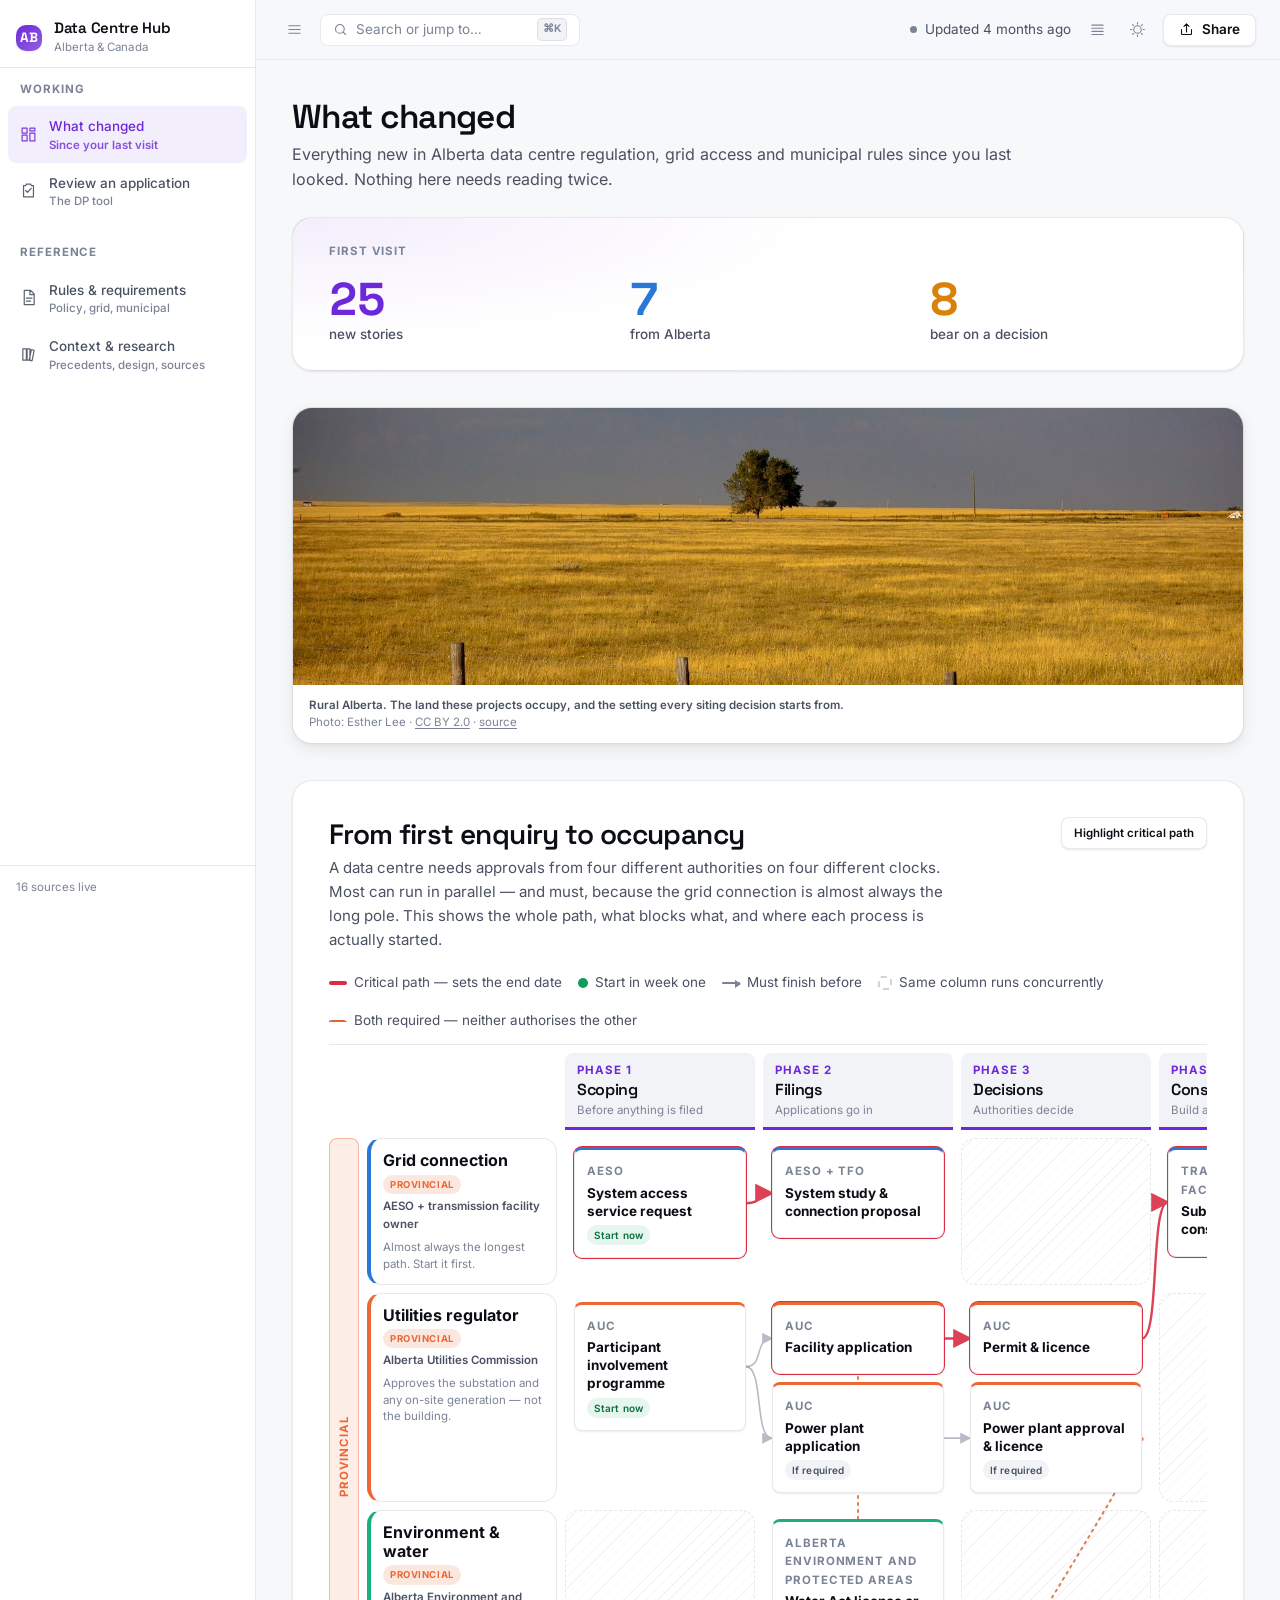
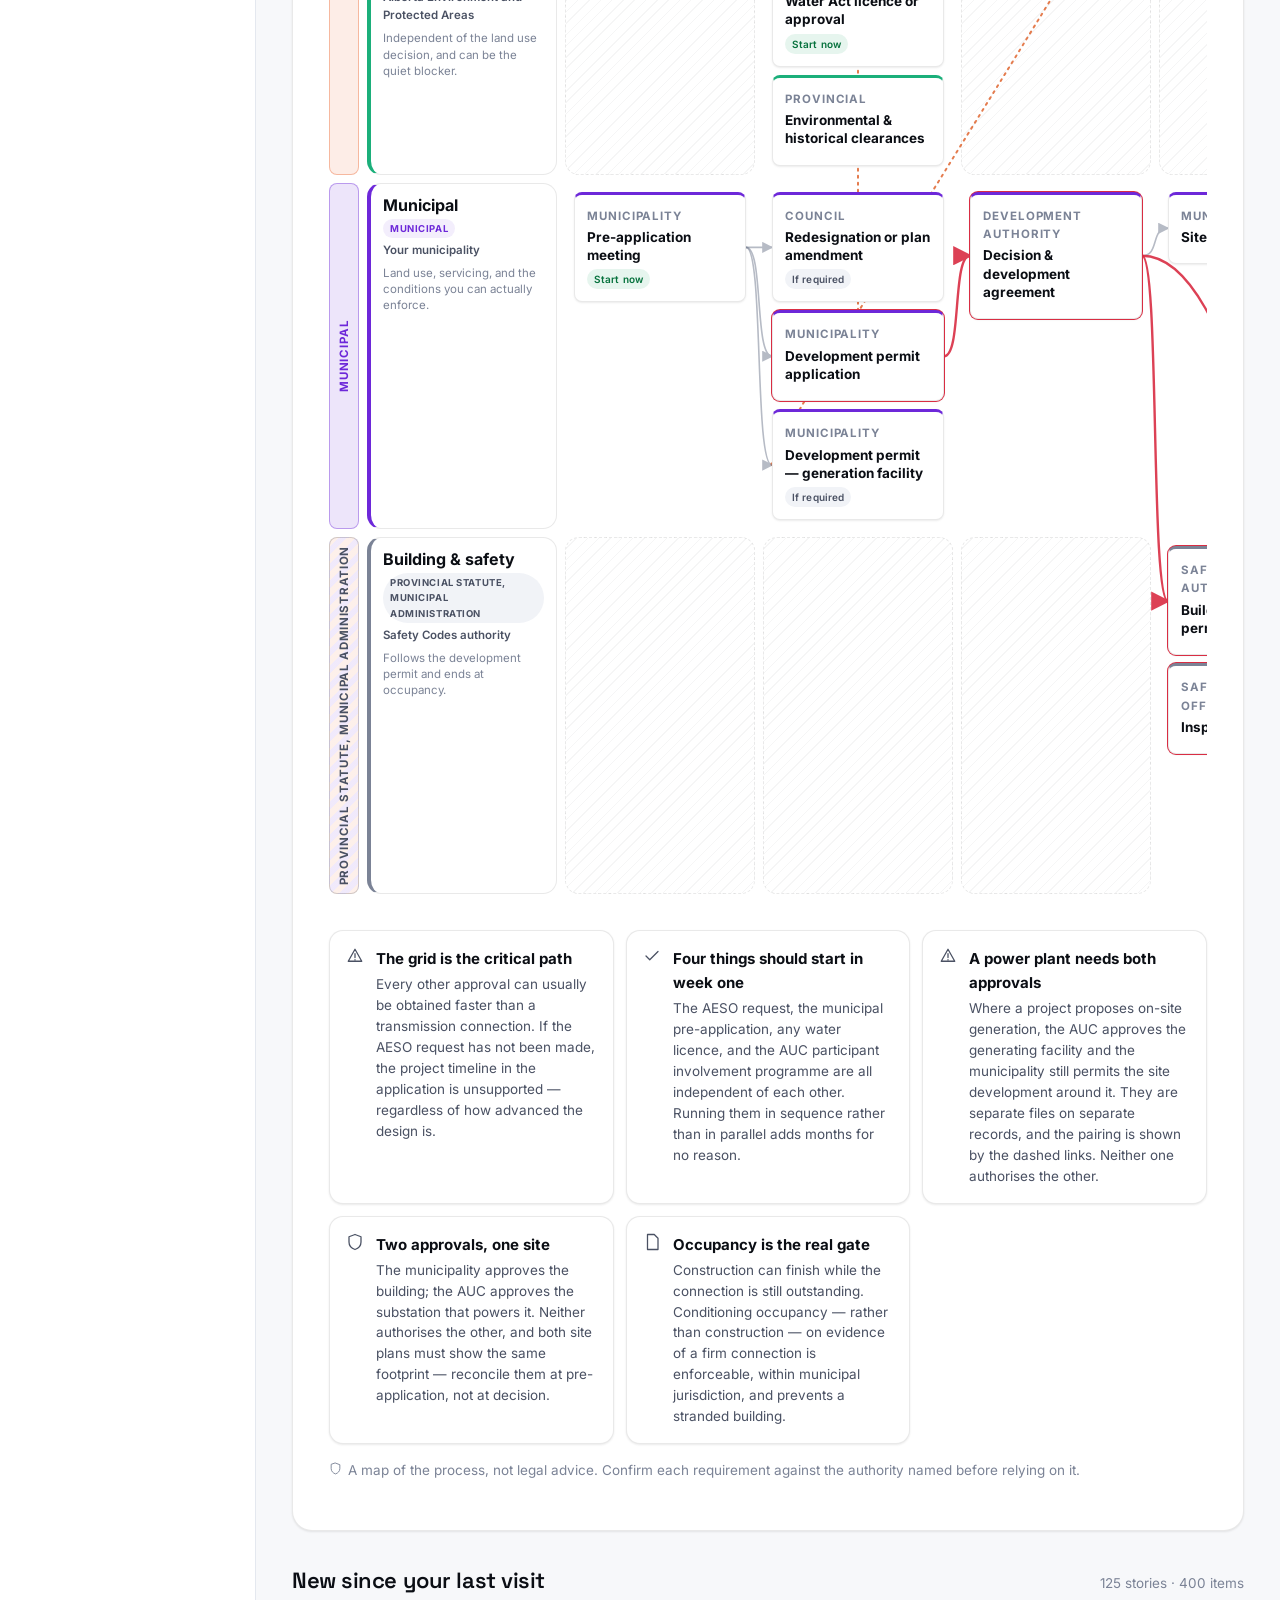
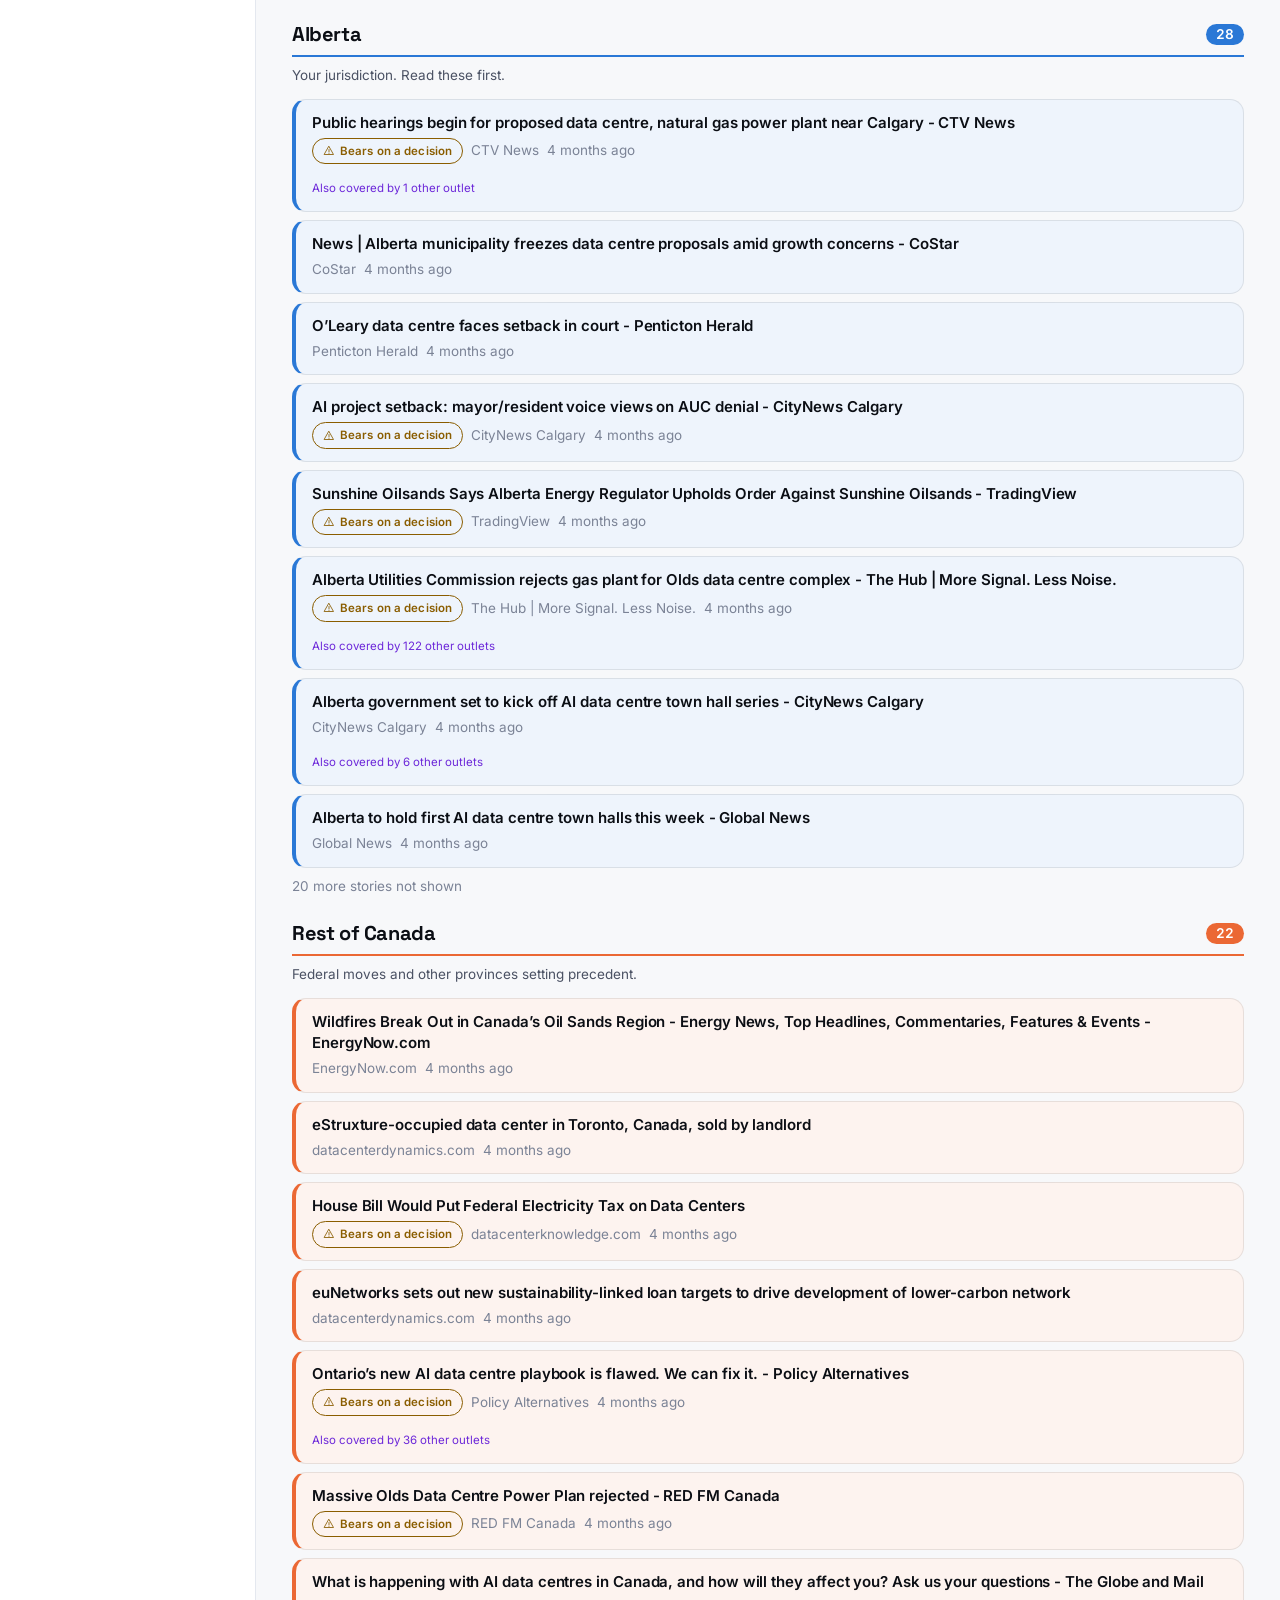
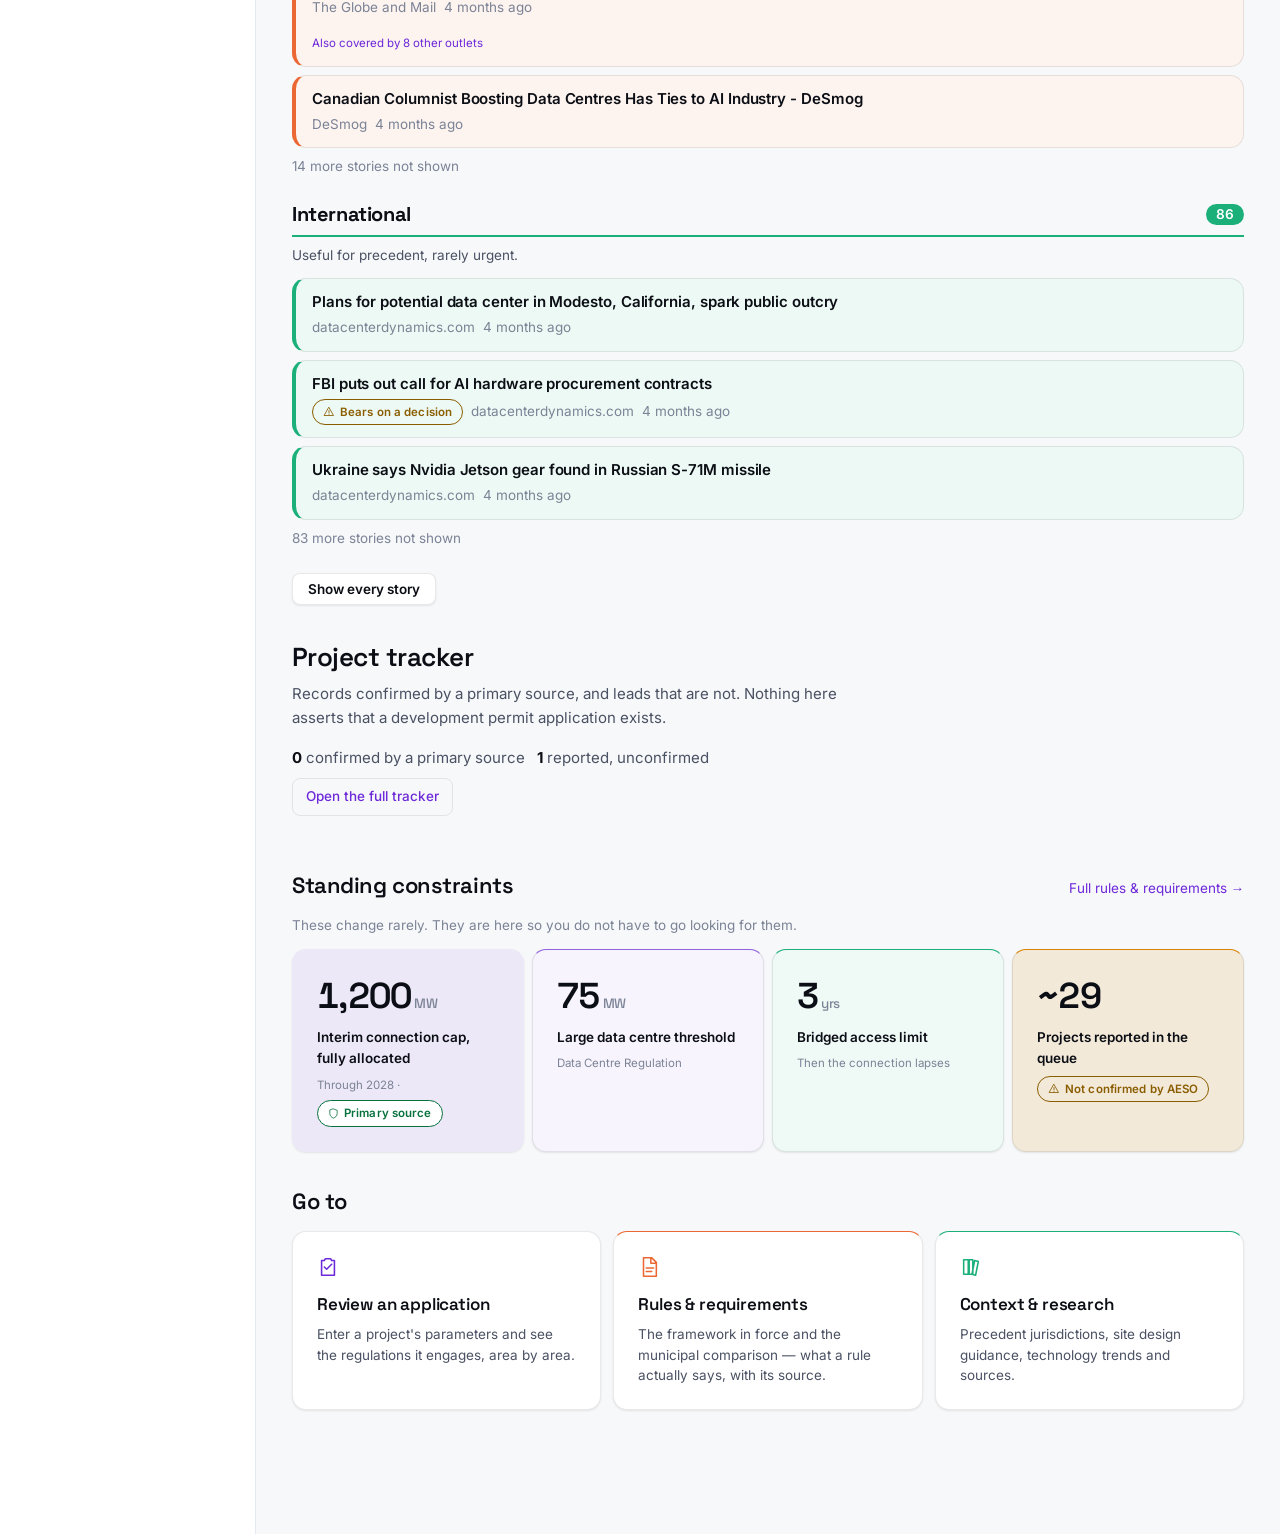
==== commit 6408f2f7: "feat(design): product design system — typefaces, tokens, recomposed pages - Space Grotesk display + " ====
--- a/site/index.html
+++ b/site/index.html
@@ -5,6 +5,7 @@
 <meta name="viewport" content="width=device-width, initial-scale=1">
 <title>What changed — Alberta Data Centre Hub</title>
 <meta name="description" content="What has changed in Alberta data centre regulation, grid access and municipal rules since your last visit.">
+<link rel="stylesheet" href="assets/fonts.css">
 <link rel="stylesheet" href="assets/tokens.css">
 <link rel="stylesheet" href="assets/style.css">
 <link rel="icon" href="data:image/svg+xml,<svg xmlns='http://www.w3.org/2000/svg' viewBox='0 0 100 100'><rect width='100' height='100' rx='18' fill='%232a78d6'/><text y='70' x='50' text-anchor='middle' font-size='54' font-family='system-ui' font-weight='700' fill='white'>AB</text></svg>">
@@ -23,15 +24,15 @@
            municipal rules since you last looked. Nothing here needs reading twice.</p>
       </div>
 
+      <!-- Headline figures answer the page's question before anything else. -->
+      <section class="section" id="digest-slot"></section>
+
       <!-- The land at stake. Verified by eye; attribution rendered by photos.js. -->
       <div class="section" data-photo="hero" data-photo-hero></div>
 
-      <!-- The approvals path. On the front page because it is the question
-           every new file starts with, and it does not change week to week. -->
-      <section class="section" id="approvals-slot"></section>
-
-      <!-- The digest: the one thing this page exists to answer -->
-      <section class="section" id="digest-slot"></section>
+      <!-- The approvals path, as a full-width feature. It is reference rather
+           than news, so it sits below the digest but above the feed. -->
+      <section class="section feature" id="approvals-slot"></section>
 
       <!-- Anything that needs a decision or a look -->
       <section class="section" id="attention-slot"></section>
--- a/site/assets/fonts.css
+++ b/site/assets/fonts.css
@@ -0,0 +1,134 @@
+/* ============================================================================
+   Self-hosted interface typefaces.
+
+   Generated by scripts/fetch-fonts.mjs — do not edit by hand.
+
+   Inter and Space Grotesk are both licensed under the SIL Open Font License
+   1.1, which permits redistribution with the font files. See fonts/OFL.txt.
+   ========================================================================= */
+
+@font-face {
+  font-family: 'Inter';
+  font-style: normal;
+  font-weight: 400;
+  font-display: swap;
+  src: url('fonts/inter-400-latin-ext.woff2') format('woff2');
+  unicode-range: U+0100-02BA, U+02BD-02C5, U+02C7-02CC, U+02CE-02D7, U+02DD-02FF, U+0304, U+0308, U+0329, U+1D00-1DBF, U+1E00-1E9F, U+1EF2-1EFF, U+2020, U+20A0-20AB, U+20AD-20C0, U+2113, U+2C60-2C7F, U+A720-A7FF;
+}
+
+@font-face {
+  font-family: 'Inter';
+  font-style: normal;
+  font-weight: 400;
+  font-display: swap;
+  src: url('fonts/inter-400-latin.woff2') format('woff2');
+  unicode-range: U+0000-00FF, U+0131, U+0152-0153, U+02BB-02BC, U+02C6, U+02DA, U+02DC, U+0304, U+0308, U+0329, U+2000-206F, U+20AC, U+2122, U+2191, U+2193, U+2212, U+2215, U+FEFF, U+FFFD;
+}
+
+@font-face {
+  font-family: 'Inter';
+  font-style: normal;
+  font-weight: 500;
+  font-display: swap;
+  src: url('fonts/inter-500-latin-ext.woff2') format('woff2');
+  unicode-range: U+0100-02BA, U+02BD-02C5, U+02C7-02CC, U+02CE-02D7, U+02DD-02FF, U+0304, U+0308, U+0329, U+1D00-1DBF, U+1E00-1E9F, U+1EF2-1EFF, U+2020, U+20A0-20AB, U+20AD-20C0, U+2113, U+2C60-2C7F, U+A720-A7FF;
+}
+
+@font-face {
+  font-family: 'Inter';
+  font-style: normal;
+  font-weight: 500;
+  font-display: swap;
+  src: url('fonts/inter-500-latin.woff2') format('woff2');
+  unicode-range: U+0000-00FF, U+0131, U+0152-0153, U+02BB-02BC, U+02C6, U+02DA, U+02DC, U+0304, U+0308, U+0329, U+2000-206F, U+20AC, U+2122, U+2191, U+2193, U+2212, U+2215, U+FEFF, U+FFFD;
+}
+
+@font-face {
+  font-family: 'Inter';
+  font-style: normal;
+  font-weight: 600;
+  font-display: swap;
+  src: url('fonts/inter-600-latin-ext.woff2') format('woff2');
+  unicode-range: U+0100-02BA, U+02BD-02C5, U+02C7-02CC, U+02CE-02D7, U+02DD-02FF, U+0304, U+0308, U+0329, U+1D00-1DBF, U+1E00-1E9F, U+1EF2-1EFF, U+2020, U+20A0-20AB, U+20AD-20C0, U+2113, U+2C60-2C7F, U+A720-A7FF;
+}
+
+@font-face {
+  font-family: 'Inter';
+  font-style: normal;
+  font-weight: 600;
+  font-display: swap;
+  src: url('fonts/inter-600-latin.woff2') format('woff2');
+  unicode-range: U+0000-00FF, U+0131, U+0152-0153, U+02BB-02BC, U+02C6, U+02DA, U+02DC, U+0304, U+0308, U+0329, U+2000-206F, U+20AC, U+2122, U+2191, U+2193, U+2212, U+2215, U+FEFF, U+FFFD;
+}
+
+@font-face {
+  font-family: 'Inter';
+  font-style: normal;
+  font-weight: 700;
+  font-display: swap;
+  src: url('fonts/inter-700-latin-ext.woff2') format('woff2');
+  unicode-range: U+0100-02BA, U+02BD-02C5, U+02C7-02CC, U+02CE-02D7, U+02DD-02FF, U+0304, U+0308, U+0329, U+1D00-1DBF, U+1E00-1E9F, U+1EF2-1EFF, U+2020, U+20A0-20AB, U+20AD-20C0, U+2113, U+2C60-2C7F, U+A720-A7FF;
+}
+
+@font-face {
+  font-family: 'Inter';
+  font-style: normal;
+  font-weight: 700;
+  font-display: swap;
+  src: url('fonts/inter-700-latin.woff2') format('woff2');
+  unicode-range: U+0000-00FF, U+0131, U+0152-0153, U+02BB-02BC, U+02C6, U+02DA, U+02DC, U+0304, U+0308, U+0329, U+2000-206F, U+20AC, U+2122, U+2191, U+2193, U+2212, U+2215, U+FEFF, U+FFFD;
+}
+
+@font-face {
+  font-family: 'Space Grotesk';
+  font-style: normal;
+  font-weight: 500;
+  font-display: swap;
+  src: url('fonts/space-grotesk-500-latin-ext.woff2') format('woff2');
+  unicode-range: U+0100-02BA, U+02BD-02C5, U+02C7-02CC, U+02CE-02D7, U+02DD-02FF, U+0304, U+0308, U+0329, U+1D00-1DBF, U+1E00-1E9F, U+1EF2-1EFF, U+2020, U+20A0-20AB, U+20AD-20C0, U+2113, U+2C60-2C7F, U+A720-A7FF;
+}
+
+@font-face {
+  font-family: 'Space Grotesk';
+  font-style: normal;
+  font-weight: 500;
+  font-display: swap;
+  src: url('fonts/space-grotesk-500-latin.woff2') format('woff2');
+  unicode-range: U+0000-00FF, U+0131, U+0152-0153, U+02BB-02BC, U+02C6, U+02DA, U+02DC, U+0304, U+0308, U+0329, U+2000-206F, U+20AC, U+2122, U+2191, U+2193, U+2212, U+2215, U+FEFF, U+FFFD;
+}
+
+@font-face {
+  font-family: 'Space Grotesk';
+  font-style: normal;
+  font-weight: 600;
+  font-display: swap;
+  src: url('fonts/space-grotesk-600-latin-ext.woff2') format('woff2');
+  unicode-range: U+0100-02BA, U+02BD-02C5, U+02C7-02CC, U+02CE-02D7, U+02DD-02FF, U+0304, U+0308, U+0329, U+1D00-1DBF, U+1E00-1E9F, U+1EF2-1EFF, U+2020, U+20A0-20AB, U+20AD-20C0, U+2113, U+2C60-2C7F, U+A720-A7FF;
+}
+
+@font-face {
+  font-family: 'Space Grotesk';
+  font-style: normal;
+  font-weight: 600;
+  font-display: swap;
+  src: url('fonts/space-grotesk-600-latin.woff2') format('woff2');
+  unicode-range: U+0000-00FF, U+0131, U+0152-0153, U+02BB-02BC, U+02C6, U+02DA, U+02DC, U+0304, U+0308, U+0329, U+2000-206F, U+20AC, U+2122, U+2191, U+2193, U+2212, U+2215, U+FEFF, U+FFFD;
+}
+
+@font-face {
+  font-family: 'Space Grotesk';
+  font-style: normal;
+  font-weight: 700;
+  font-display: swap;
+  src: url('fonts/space-grotesk-700-latin-ext.woff2') format('woff2');
+  unicode-range: U+0100-02BA, U+02BD-02C5, U+02C7-02CC, U+02CE-02D7, U+02DD-02FF, U+0304, U+0308, U+0329, U+1D00-1DBF, U+1E00-1E9F, U+1EF2-1EFF, U+2020, U+20A0-20AB, U+20AD-20C0, U+2113, U+2C60-2C7F, U+A720-A7FF;
+}
+
+@font-face {
+  font-family: 'Space Grotesk';
+  font-style: normal;
+  font-weight: 700;
+  font-display: swap;
+  src: url('fonts/space-grotesk-700-latin.woff2') format('woff2');
+  unicode-range: U+0000-00FF, U+0131, U+0152-0153, U+02BB-02BC, U+02C6, U+02DA, U+02DC, U+0304, U+0308, U+0329, U+2000-206F, U+20AC, U+2122, U+2191, U+2193, U+2212, U+2215, U+FEFF, U+FFFD;
+}
--- a/site/assets/tokens.css
+++ b/site/assets/tokens.css
@@ -1,216 +1,251 @@
 /* ============================================================================
-   Design tokens — Alberta Data Centre Hub
-   ----------------------------------------------------------------------------
-   Colour values come from a validated palette. The categorical region slots
-   (Alberta / Canada / Global) were checked with the palette validator and pass
-   every gate in BOTH modes on ALL pairs:
-     light: worst CVD dE 9.2, worst normal-vision dE 24.0
-     dark : worst CVD dE 9.4, worst normal-vision dE 20.9
-   One known WARN: --region-global (#1baf7a) sits at 2.74:1 on the light
-   surface. The relief rule applies — marks in that colour ALWAYS ship visible
-   direct labels plus a table view. Never rely on that hue alone.
-
-   Do not add a 4th region hue. Three is the all-pairs cap; a generated 4th is
-   indistinguishable under CVD.
-
-   Dark mode is a *selected* set of steps validated against the dark surface,
-   not an automatic inversion. Every token is declared on bare :root first, so
-   nothing has its only definition inside a media query.
+   Design tokens.
+
+   A modern-product visual language: near-black neutrals with a cool cast, one
+   confident accent, generous type, soft elevation. Everything below is derived
+   from a small set of decisions so the system stays coherent as it grows.
+
+   TYPE
+   Space Grotesk for display — geometric with enough character to read as
+   authored rather than default. Inter for everything else, because it was
+   drawn for interfaces and its tabular figures keep numeric columns honest.
+   Both are self-hosted (assets/fonts.css); the stacks below fall back to
+   system faces so nothing collapses if a file is missing.
+
+   COLOUR
+   The categorical region palette (Alberta / Canada / Global) is VALIDATED for
+   CVD and normal-vision separation on both surfaces — do not change those
+   hues, in either mode. They were re-hued once during a redesign and had to be
+   put back; scripts in the dataviz skill will tell you if you break them.
+
+   The accent is violet and is NOT a fourth categorical hue. Run it through the
+   palette validator alongside the three region hues and it fails CVD
+   separation against Alberta blue, because blue and violet converge under
+   deuteranopia. That is acceptable here, and only here, because:
+     - the accent marks INTERACTION (buttons, links, focus, active nav), never
+       a data category, so it never competes with a region mark for meaning;
+     - every region mark carries its label as text — see regionChip() — so
+       colour is never the sole carrier of "this is Alberta".
+   If the accent is ever used to encode a category, this reasoning collapses
+   and it has to move to a hue that passes all-pairs.
+
+   Dark mode is a selected set of steps, declared under both
+   `@media (prefers-color-scheme: dark)` guarded with
+   `:root:not([data-theme="light"])`, and `:root[data-theme="dark"]`.
    ========================================================================= */
 
 :root {
-  color-scheme: light;
-
-  /* --- Surfaces & ink ---------------------------------------------------- */
-  --page:            #f9f9f7;
-  --surface:         #fcfcfb;
-  --surface-sunken:  #f2f1ee;
-  --surface-hover:   #f0efec;
-  --ink:             #0b0b0b;
-  --ink-secondary:   #52514e;
-  --ink-muted:       #898781;
-  --hairline:        #e1e0d9;
-  --border:          rgba(11, 11, 11, 0.10);
-  --baseline:        #c3c2b7;
-
-  /* --- Accent (interactive + primary data series) ------------------------ */
-  --accent:          #2a78d6;
-  --accent-hover:    #256abf;
-  --accent-wash:     rgba(42, 120, 214, 0.10);
-  --accent-track:    #cde2fb;   /* lighter step of the same ramp, for meters */
-
-  /* --- Region categorical (fixed order — never cycled, never extended) --- */
-  --region-alberta:  #2a78d6;
-  --region-canada:   #eb6834;
-  --region-global:   #1baf7a;   /* light-surface contrast 2.74:1 — see above */
-
-  /* --- Status (reserved; never reused as a series colour) ---------------- */
-  --status-good:     #0ca30c;
-  --status-warning:  #fab219;
-  --status-serious:  #ec835a;
-  --status-critical: #d03b3b;
-  --status-good-text:#006300;   /* AA-safe green for text */
-
-  /* --- Sequential blue ramp (magnitude only) ----------------------------- */
-  --seq-100: #cde2fb;
-  --seq-250: #86b6ef;
-  --seq-400: #3987e5;
-  --seq-550: #1c5cab;
-  --seq-700: #0d366b;
-
-  /* --- Spacing: strict 8pt rhythm ---------------------------------------- */
-  --s-1: 4px;
-  --s-2: 8px;
-  --s-3: 12px;
-  --s-4: 16px;
-  --s-5: 24px;
-  --s-6: 32px;
-  --s-7: 48px;
-
-  /* --- Type -------------------------------------------------------------- */
-  --font: system-ui, -apple-system, "Segoe UI", Roboto, sans-serif;
-  --t-hero:  48px;
-  --t-h1:    24px;
-  --t-h2:    18px;
-  --t-h3:    15px;
-  --t-body:  14px;
-  --t-small: 13px;
-  --t-micro: 11px;
-
-  /* --- Shape ------------------------------------------------------------- */
-  --r-card: 6px;
-  --r-chip: 4px;
-
-  /* Shadows are for true overlays only. Structure is carried by hairlines. */
-  --shadow-overlay: 0 8px 24px rgba(11, 11, 11, 0.14),
-                    0 2px 6px rgba(11, 11, 11, 0.08);
-
-  /* --- Layout ------------------------------------------------------------ */
-  --sidebar-w: 240px;
-  --rail-w: 56px;
-  --topbar-h: 56px;
-  --content-max: 1440px;
-
-  /* --- Density (overridden by [data-density="compact"]) ------------------ */
-  --row-h: 40px;
-  --cell-pad-y: 10px;
-
-  /* --- motion. Theme-independent; honoured by the reduced-motion block. --- */
-  --dur:       140ms;
-  --dur-slow:  320ms;
-  --ease:      cubic-bezier(.2, 0, .2, 1);
-
-  /* --- interaction & elevation ------------------------------------------ */
-  --focus:         #2a78d6;
-  --border-strong: rgba(11, 11, 11, 0.22);
-  --shadow-sm:     0 1px 2px rgba(11, 11, 11, 0.06);
-  --shadow-lg:     0 8px 24px rgba(11, 11, 11, 0.16);
-
-  /* --- status washes. Backgrounds only; the text colour stays an ink or
-         the AA-safe status text step, so status is never colour alone. ---- */
-  --status-good-bg:     rgba(12, 163, 12, 0.10);
-  --status-warning-bg:  rgba(250, 178, 25, 0.16);
-  --status-critical-bg: rgba(208, 59, 59, 0.10);
-}
-
-[data-density="compact"] {
-  --row-h: 32px;
-  --cell-pad-y: 6px;
-}
-
-/* --- Dark: OS preference (loses to an explicit light stamp) -------------- */
+  /* --- type ------------------------------------------------------------- */
+  --font:         'Inter', -apple-system, BlinkMacSystemFont, 'Segoe UI', Roboto, sans-serif;
+  --font-display: 'Space Grotesk', 'Inter', -apple-system, 'Segoe UI', Roboto, sans-serif;
+  --font-mono:    ui-monospace, 'SF Mono', Menlo, Consolas, monospace;
+
+  /* A modular scale, not arbitrary numbers. */
+  --t-hero:  clamp(38px, 4.6vw, 60px);
+  --t-h1:    clamp(28px, 2.6vw, 36px);
+  --t-h2:    22px;
+  --t-h3:    16px;
+  --t-body:  15px;
+  --t-small: 13.5px;
+  --t-micro: 11.5px;
+
+  --lh-tight: 1.15;
+  --lh-head:  1.25;
+  --lh-body:  1.6;
+
+  --track-tight: -0.02em;   /* display sizes need negative tracking */
+  --track-wide:   0.08em;   /* small caps and eyebrows need the opposite */
+
+  /* --- neutrals. Cool cast: pure grey reads cheap at these sizes. ------- */
+  --page:            #f7f8fa;
+  --surface:         #ffffff;
+  --surface-sunken:  #f1f3f7;
+  --surface-hover:   #eaedf4;
+  --surface-raised:  #ffffff;
+
+  --ink:             #0b0e14;
+  --ink-secondary:   #4a5163;
+  --ink-muted:       #7b8396;
+
+  --hairline:        #e4e8ef;
+  --border:          rgba(11, 14, 20, 0.09);
+  --border-strong:   rgba(11, 14, 20, 0.18);
+  --baseline:        #c4cad6;
+
+  /* --- accent ----------------------------------------------------------- */
+  --accent:        #6d28d9;
+  --accent-hover:  #5b21b6;
+  --accent-wash:   rgba(109, 40, 217, 0.08);
+  --accent-track:  #ddd3f7;
+  --accent-ink:    #ffffff;
+
+  /* --- categorical region palette. Validated — do not re-hue. ----------- */
+  --region-alberta: #2a78d6;
+  --region-canada:  #eb6834;
+  --region-global:  #1baf7a;
+
+  /* --- status. Reserved for state; always icon + label + colour. -------- */
+  --status-good:      #0f9d58;
+  --status-good-text: #05713c;
+  --status-warning:   #d98207;
+  --status-serious:   #e0662f;
+  --status-critical:  #d92d43;
+  --status-good-bg:     rgba(15, 157, 88, 0.10);
+  --status-warning-bg:  rgba(217, 130, 7, 0.13);
+  --status-critical-bg: rgba(217, 45, 67, 0.10);
+
+  /* --- sequential ramp, one hue -------------------------------------- */
+  --seq-100: #e6dbfa;
+  --seq-250: #bfa3ef;
+  --seq-400: #9061e0;
+  --seq-550: #6d28d9;
+  --seq-700: #3f1585;
+
+  /* --- space. A 4px base, used strictly. ------------------------------- */
+  --s-1: 4px;  --s-2: 8px;  --s-3: 12px; --s-4: 16px;
+  --s-5: 24px; --s-6: 36px; --s-7: 56px; --s-8: 88px;
+
+  /* --- shape ------------------------------------------------------------ */
+  --r-chip:  8px;
+  --r-card:  14px;
+  --r-lg:    20px;
+  --r-pill:  999px;
+
+  /* --- elevation. Layered, low-opacity: one shadow reads flat. --------- */
+  --shadow-sm: 0 1px 2px rgba(11, 14, 20, 0.05),
+               0 1px 3px rgba(11, 14, 20, 0.04);
+  --shadow-md: 0 2px 4px rgba(11, 14, 20, 0.04),
+               0 6px 16px rgba(11, 14, 20, 0.07);
+  --shadow-lg: 0 8px 20px rgba(11, 14, 20, 0.08),
+               0 24px 48px rgba(11, 14, 20, 0.12);
+  --shadow-overlay: var(--shadow-lg);
+  --ring: 0 0 0 3px rgba(109, 40, 217, 0.22);
+
+  /* --- motion ----------------------------------------------------------- */
+  --dur:      150ms;
+  --dur-slow: 320ms;
+  --ease:     cubic-bezier(0.2, 0, 0.2, 1);
+  --ease-out: cubic-bezier(0.16, 1, 0.3, 1);
+
+  --focus: var(--accent);
+
+  /* --- layout ----------------------------------------------------------- */
+  --sidebar-w:  256px;
+  --rail-w:     64px;
+  --topbar-h:   60px;
+  --content-max: 1280px;
+  --row-h:      44px;
+  --cell-pad-y: 12px;
+}
+
+/* Comfortable is the default; compact is the opt-in for dense tables. */
+:root[data-density="compact"] {
+  --row-h: 34px;
+  --cell-pad-y: 7px;
+  --t-body: 14px;
+  --s-5: 18px;
+  --s-6: 26px;
+}
+
+/* ------------------------------------------------------------------ dark */
+/* Selected steps, not an inversion. Surfaces lift as they come forward. */
 @media (prefers-color-scheme: dark) {
   :root:not([data-theme="light"]) {
-    /* Selected dark steps for the tokens added for the review tool. */
-    --focus:         #7fb2f0;
-    --border-strong: rgba(255, 255, 255, 0.26);
-    --shadow-sm:     0 1px 2px rgba(0, 0, 0, 0.5);
-    --shadow-lg:     0 8px 24px rgba(0, 0, 0, 0.6);
-    --status-good-bg:     rgba(70, 200, 70, 0.16);
-    --status-warning-bg:  rgba(250, 178, 25, 0.20);
-    --status-critical-bg: rgba(232, 106, 106, 0.18);
-
-    color-scheme: dark;
-
-    --page:           #0d0d0d;
-    --surface:        #1a1a19;
-    --surface-sunken: #131312;
-    --surface-hover:  #232322;
-    --ink:            #ffffff;
-    --ink-secondary:  #c3c2b7;
-    --ink-muted:      #898781;
-    --hairline:       #2c2c2a;
-    --border:         rgba(255, 255, 255, 0.10);
-    --baseline:       #383835;
-
-    --accent:         #3987e5;
-    --accent-hover:   #5598e7;
-    --accent-wash:    rgba(57, 135, 229, 0.14);
-    --accent-track:   #184f95;
-
-    --region-alberta: #3987e5;
+    --page:            #0a0c11;
+    --surface:         #12151c;
+    --surface-sunken:  #0e1117;
+    --surface-hover:   #1a1f29;
+    --surface-raised:  #171b24;
+
+    --ink:             #f2f4f8;
+    --ink-secondary:   #a7b0c2;
+    --ink-muted:       #6e788c;
+
+    --hairline:        #232936;
+    --border:          rgba(255, 255, 255, 0.09);
+    --border-strong:   rgba(255, 255, 255, 0.20);
+    --baseline:        #39414f;
+
+    --accent:        #c084fc;
+    --accent-hover:  #d0a5ff;
+    --accent-wash:   rgba(192, 132, 252, 0.14);
+    --accent-track:  #3a2a5c;
+    --accent-ink:    #0a0c11;
+
+    --region-alberta: #3987e5;   /* validated dark steps — do not re-hue */
     --region-canada:  #d95926;
     --region-global:  #199e70;
 
-    --status-good-text: #0ca30c;
-
-    --seq-100: #0d366b;
-    --seq-250: #184f95;
-    --seq-400: #2a78d6;
-    --seq-550: #6da7ec;
-    --seq-700: #cde2fb;
-
-    --shadow-overlay: 0 8px 24px rgba(0, 0, 0, 0.6),
-                      0 2px 6px rgba(0, 0, 0, 0.4);
+    --status-good:      #35c07a;
+    --status-good-text: #57d494;
+    --status-warning:   #f0a92e;
+    --status-serious:   #ff8a5c;
+    --status-critical:  #f2647b;
+    --status-good-bg:     rgba(53, 192, 122, 0.15);
+    --status-warning-bg:  rgba(240, 169, 46, 0.16);
+    --status-critical-bg: rgba(242, 100, 123, 0.16);
+
+    --seq-100: #2a2660;
+    --seq-250: #453da0;
+    --seq-400: #6b60d8;
+    --seq-550: #9b91f0;
+    --seq-700: #cfc9ff;
+
+    --shadow-sm: 0 1px 2px rgba(0, 0, 0, 0.5);
+    --shadow-md: 0 2px 6px rgba(0, 0, 0, 0.5), 0 8px 20px rgba(0, 0, 0, 0.45);
+    --shadow-lg: 0 12px 28px rgba(0, 0, 0, 0.55), 0 28px 60px rgba(0, 0, 0, 0.5);
+    --ring: 0 0 0 3px rgba(192, 132, 252, 0.30);
   }
 }
 
-/* --- Dark: explicit toggle (must win in both directions) ----------------- */
 :root[data-theme="dark"] {
-  /* Selected dark steps for the tokens added for the review tool. */
-  --focus:         #7fb2f0;
-  --border-strong: rgba(255, 255, 255, 0.26);
-  --shadow-sm:     0 1px 2px rgba(0, 0, 0, 0.5);
-  --shadow-lg:     0 8px 24px rgba(0, 0, 0, 0.6);
-  --status-good-bg:     rgba(70, 200, 70, 0.16);
-  --status-warning-bg:  rgba(250, 178, 25, 0.20);
-  --status-critical-bg: rgba(232, 106, 106, 0.18);
-
-  color-scheme: dark;
-
-  --page:           #0d0d0d;
-  --surface:        #1a1a19;
-  --surface-sunken: #131312;
-  --surface-hover:  #232322;
-  --ink:            #ffffff;
-  --ink-secondary:  #c3c2b7;
-  --ink-muted:      #898781;
-  --hairline:       #2c2c2a;
-  --border:         rgba(255, 255, 255, 0.10);
-  --baseline:       #383835;
-
-  --accent:         #3987e5;
-  --accent-hover:   #5598e7;
-  --accent-wash:    rgba(57, 135, 229, 0.14);
-  --accent-track:   #184f95;
-
-  --region-alberta: #3987e5;
+  --page:            #0a0c11;
+  --surface:         #12151c;
+  --surface-sunken:  #0e1117;
+  --surface-hover:   #1a1f29;
+  --surface-raised:  #171b24;
+
+  --ink:             #f2f4f8;
+  --ink-secondary:   #a7b0c2;
+  --ink-muted:       #6e788c;
+
+  --hairline:        #232936;
+  --border:          rgba(255, 255, 255, 0.09);
+  --border-strong:   rgba(255, 255, 255, 0.20);
+  --baseline:        #39414f;
+
+  --accent:        #c084fc;
+  --accent-hover:  #d0a5ff;
+  --accent-wash:   rgba(192, 132, 252, 0.14);
+  --accent-track:  #3a2a5c;
+  --accent-ink:    #0a0c11;
+
+  --region-alberta: #3987e5;   /* validated dark steps — do not re-hue */
   --region-canada:  #d95926;
   --region-global:  #199e70;
 
-  --status-good-text: #0ca30c;
-
-  --seq-100: #0d366b;
-  --seq-250: #184f95;
-  --seq-400: #2a78d6;
-  --seq-550: #6da7ec;
-  --seq-700: #cde2fb;
-
-  --shadow-overlay: 0 8px 24px rgba(0, 0, 0, 0.6),
-                    0 2px 6px rgba(0, 0, 0, 0.4);
-}
-
-/* Motion is decorative here — every transition has a static resting state. */
+  --status-good:      #35c07a;
+  --status-good-text: #57d494;
+  --status-warning:   #f0a92e;
+  --status-serious:   #ff8a5c;
+  --status-critical:  #f2647b;
+  --status-good-bg:     rgba(53, 192, 122, 0.15);
+  --status-warning-bg:  rgba(240, 169, 46, 0.16);
+  --status-critical-bg: rgba(242, 100, 123, 0.16);
+
+  --seq-100: #2a2660;
+  --seq-250: #453da0;
+  --seq-400: #6b60d8;
+  --seq-550: #9b91f0;
+  --seq-700: #cfc9ff;
+
+  --shadow-sm: 0 1px 2px rgba(0, 0, 0, 0.5);
+  --shadow-md: 0 2px 6px rgba(0, 0, 0, 0.5), 0 8px 20px rgba(0, 0, 0, 0.45);
+  --shadow-lg: 0 12px 28px rgba(0, 0, 0, 0.55), 0 28px 60px rgba(0, 0, 0, 0.5);
+  --ring: 0 0 0 3px rgba(192, 132, 252, 0.30);
+}
+
+/* Motion here is decorative — every transition has a static resting state. */
 @media (prefers-reduced-motion: reduce) {
   :root { --dur: 0ms; --dur-slow: 0ms; }
   *, *::before, *::after {
--- a/site/assets/style.css
+++ b/site/assets/style.css
@@ -1751,8 +1751,8 @@
 .ap-scroll { overflow-x:auto; padding-bottom:var(--s-3); }
 .ap-grid {
   position:relative; display:grid;
-  grid-template-columns:190px repeat(var(--phases), minmax(190px, 1fr));
-  gap:var(--s-2); min-width:1080px;
+  grid-template-columns:30px 190px repeat(var(--phases), minmax(190px, 1fr));
+  gap:var(--s-2); min-width:1130px;
 }
 
 .ap-corner { }
@@ -1893,3 +1893,351 @@
   .ap-controls, .ap-wires { display:none !important; }
   .ap-grid { min-width:0; }
 }
+
+/* --- order of government -------------------------------------------------- */
+/* The first question on any file is "is this mine or theirs?". A rail down the
+   left answers it for a block of lanes at once; the tag on each lane head
+   answers it for anyone reading a single row. */
+.ap-corner-2 { }
+.ap-level {
+  grid-column:1; position:relative;
+  display:flex; align-items:center; justify-content:center;
+  border-radius:var(--r-chip);
+  background:var(--surface-sunken);
+  border:1px solid var(--border);
+}
+.ap-level-text {
+  writing-mode:vertical-rl; transform:rotate(180deg);
+  font-size:var(--t-micro); font-weight:800; letter-spacing:.14em;
+  text-transform:uppercase; color:var(--ink-secondary);
+  white-space:nowrap; padding:var(--s-2) 0;
+}
+.ap-level-provincial {
+  background:color-mix(in srgb, var(--region-canada) 12%, var(--surface));
+  border-color:color-mix(in srgb, var(--region-canada) 40%, transparent);
+}
+.ap-level-provincial .ap-level-text { color:var(--region-canada); }
+.ap-level-municipal {
+  background:color-mix(in srgb, var(--accent) 12%, var(--surface));
+  border-color:color-mix(in srgb, var(--accent) 40%, transparent);
+}
+.ap-level-municipal .ap-level-text { color:var(--accent); }
+.ap-level-both {
+  background:repeating-linear-gradient(135deg,
+    color-mix(in srgb, var(--region-canada) 10%, var(--surface)) 0 6px,
+    color-mix(in srgb, var(--accent) 10%, var(--surface)) 6px 12px);
+  border-color:var(--border-strong);
+}
+.ap-level-both .ap-level-text { color:var(--ink-secondary); letter-spacing:.06em; }
+
+.ap-lane-level {
+  align-self:flex-start; margin:2px 0 1px;
+  font-size:9.5px; font-weight:800; letter-spacing:.06em; text-transform:uppercase;
+  padding:2px 7px; border-radius:999px;
+}
+.ap-level-tag-provincial { background:color-mix(in srgb, var(--region-canada) 16%, var(--surface)); color:var(--region-canada); }
+.ap-level-tag-municipal  { background:var(--accent-wash); color:var(--accent); }
+.ap-level-tag-both       { background:var(--surface-sunken); color:var(--ink-secondary); }
+.ap-drawer-level {
+  display:inline-block; margin-top:4px;
+  font-size:var(--t-micro); font-weight:800; letter-spacing:.05em; text-transform:uppercase;
+  padding:2px 8px; border-radius:999px;
+}
+
+/* --- paired approvals ----------------------------------------------------- */
+/* Both required, neither authorising the other. Deliberately not an arrow:
+   an arrow would imply a sequence that does not exist. */
+.ap-pair {
+  fill:none; stroke:var(--status-serious); stroke-width:2;
+  stroke-dasharray:2 5; stroke-linecap:round; opacity:.85;
+}
+.ap-pair.is-dim { opacity:.12; }
+.ap-key-pair {
+  background:none; height:0;
+  border-top:2px dashed var(--status-serious);
+}
+.ap-pair-note {
+  margin:0 0 var(--s-2) !important; font-size:var(--t-small);
+  color:var(--ink-muted) !important;
+}
+.ap-watch { margin-top:var(--s-3); }
+
+@media (max-width:900px) { .ap-grid { min-width:820px; } }
+@media (max-width:640px) { .ap-grid { min-width:700px; } }
+
+/* ============================================================================
+   ===  DESIGN REFRESH  =======================================================
+   A coherent product language applied over components that accreted across
+   many sessions. Everything below derives from tokens.css: display face for
+   headings, Inter for interface, one accent, layered elevation, generous
+   space. Where an older rule conflicts, this layer wins — deliberately, and
+   in one place, so the system stays legible.
+   ========================================================================= */
+
+/* --- foundations ---------------------------------------------------------- */
+html { -webkit-text-size-adjust: 100%; }
+body {
+  font-family: var(--font);
+  font-size: var(--t-body);
+  line-height: var(--lh-body);
+  color: var(--ink);
+  background: var(--page);
+  -webkit-font-smoothing: antialiased;
+  -moz-osx-font-smoothing: grayscale;
+  font-feature-settings: 'cv02','cv03','cv04','cv11';
+}
+/* Numbers must line up in every column, tile and figure. */
+.stat-value, .standing-value, .digest-line strong, .ring-text, td.num, .num,
+.feed-block-count, .ap-tag, table.data td { font-variant-numeric: tabular-nums; }
+
+h1, h2, h3, .brand-name, .hero-value, .standing-value, .stat-value,
+.ap-title, .ap-phase-name, .digest-line {
+  font-family: var(--font-display);
+  letter-spacing: var(--track-tight);
+  line-height: var(--lh-head);
+  font-weight: 600;
+}
+h1 { font-size: var(--t-h1); margin: 0; }
+h2 { font-size: var(--t-h2); }
+h3 { font-size: var(--t-h3); }
+.eyebrow, .nav-group-label, .ap-phase-label, .ap-level-text,
+.sd-move-label, .ap-node-authority {
+  font-family: var(--font);
+  letter-spacing: var(--track-wide);
+  text-transform: uppercase;
+  font-weight: 700;
+  font-size: var(--t-micro);
+}
+
+a { color: var(--accent); text-underline-offset: 2px; }
+a:hover { color: var(--accent-hover); }
+:focus-visible { outline: 2px solid var(--focus); outline-offset: 2px; border-radius: 4px; }
+
+/* --- shell ---------------------------------------------------------------- */
+.sidebar {
+  background: var(--surface);
+  border-right: 1px solid var(--hairline);
+  padding-top: var(--s-2);
+}
+.brand { padding: var(--s-4); border-bottom: 1px solid var(--hairline); }
+.brand-mark {
+  border-radius: 10px;
+  background: linear-gradient(140deg, var(--accent), var(--seq-400));
+  color: #fff; font-family: var(--font-display); font-weight: 700;
+  box-shadow: var(--shadow-sm);
+}
+.brand-name { font-size: 15px; }
+.brand-sub { font-size: var(--t-micro); color: var(--ink-muted); letter-spacing: 0.01em; }
+
+.nav { padding: var(--s-3) var(--s-2); }
+.nav-group + .nav-group { margin-top: var(--s-5); }
+.nav-group-label { padding: 0 var(--s-3) var(--s-2); color: var(--ink-muted); }
+.nav-link {
+  gap: var(--s-3); padding: 10px var(--s-3); margin-inline: 0;
+  border-radius: var(--r-chip); color: var(--ink-secondary);
+  transition: background var(--dur) var(--ease), color var(--dur) var(--ease);
+}
+.nav-link:hover { background: var(--surface-hover); color: var(--ink); }
+.nav-link[aria-current="page"] {
+  background: var(--accent-wash); color: var(--accent); font-weight: 600;
+}
+.nav-link svg { width: 17px; height: 17px; opacity: .9; }
+.nav-label { font-size: var(--t-small); }
+
+.topbar {
+  height: var(--topbar-h);
+  background: color-mix(in srgb, var(--page) 82%, transparent);
+  backdrop-filter: saturate(180%) blur(12px);
+  -webkit-backdrop-filter: saturate(180%) blur(12px);
+  border-bottom: 1px solid var(--hairline);
+}
+.cmdk-trigger {
+  border-radius: var(--r-chip); border: 1px solid var(--border);
+  background: var(--surface); color: var(--ink-muted);
+  padding: 7px var(--s-3); transition: border-color var(--dur) var(--ease);
+}
+.cmdk-trigger:hover { border-color: var(--border-strong); }
+.cmdk-trigger kbd {
+  font-family: var(--font); font-size: 10.5px; font-weight: 600;
+  border-radius: 5px; border: 1px solid var(--border);
+  background: var(--surface-sunken); padding: 2px 5px; color: var(--ink-muted);
+}
+
+.content { max-width: var(--content-max); padding: var(--s-6) var(--s-6) var(--s-8); }
+.section + .section { margin-top: var(--s-6); }
+.page-head { margin-bottom: var(--s-5); }
+.page-head h1 { font-size: var(--t-h1); }
+.page-purpose { margin-top: var(--s-2); font-size: 16px; max-width: 62ch; color: var(--ink-secondary); }
+
+/* --- surfaces ------------------------------------------------------------- */
+.card, .figure-card, .next-card, .standing-tile, .attention-item, .ap-insight,
+.sd-card, .area, .proj-card, .lub-panel {
+  border-radius: var(--r-card);
+  border: 1px solid var(--border);
+  background: var(--surface);
+  box-shadow: var(--shadow-sm);
+}
+.card { padding: var(--s-5); }
+.card-head { margin-bottom: var(--s-4); align-items: baseline; }
+.card-head h2, .card-head h3 { margin: 0; }
+
+/* --- controls ------------------------------------------------------------- */
+.btn {
+  font-family: var(--font); font-weight: 600; font-size: var(--t-small);
+  padding: 9px 15px; border-radius: var(--r-chip);
+  border: 1px solid var(--border); background: var(--surface); color: var(--ink);
+  box-shadow: var(--shadow-sm);
+  transition: background var(--dur) var(--ease), border-color var(--dur) var(--ease),
+              transform var(--dur) var(--ease), box-shadow var(--dur) var(--ease);
+}
+.btn:hover { background: var(--surface-hover); border-color: var(--border-strong); }
+.btn:active { transform: translateY(1px); }
+.btn-primary {
+  background: var(--accent); border-color: transparent; color: var(--accent-ink);
+  box-shadow: 0 1px 2px rgba(11,14,20,.12), 0 4px 12px var(--accent-wash);
+}
+.btn-primary:hover { background: var(--accent-hover); }
+.btn-small { padding: 6px 12px; font-size: var(--t-micro); }
+
+.input, .search-input {
+  font-family: var(--font); font-size: var(--t-small);
+  padding: 9px 12px; border-radius: var(--r-chip);
+  border: 1px solid var(--border); background: var(--surface); color: var(--ink);
+  transition: border-color var(--dur) var(--ease), box-shadow var(--dur) var(--ease);
+}
+.input:focus, .search-input:focus {
+  outline: none; border-color: var(--accent); box-shadow: var(--ring);
+}
+.field-label { font-size: var(--t-micro); letter-spacing: .04em; text-transform: uppercase;
+               font-weight: 700; color: var(--ink-muted); }
+
+/* --- badges & chips ------------------------------------------------------- */
+.badge, .chip, .lub-chip, .ap-tag, .feed-block-count {
+  font-family: var(--font); font-weight: 600; letter-spacing: .01em;
+  border-radius: var(--r-pill);
+}
+.badge { padding: 3px 10px; font-size: var(--t-micro); gap: 5px; }
+.badge svg { width: 12px; height: 12px; }
+
+/* --- tables --------------------------------------------------------------- */
+.table-wrap { border-radius: var(--r-card); border: 1px solid var(--border);
+              box-shadow: var(--shadow-sm); background: var(--surface); }
+table.data thead th {
+  font-family: var(--font); font-size: var(--t-micro); font-weight: 700;
+  letter-spacing: .06em; text-transform: uppercase; color: var(--ink-muted);
+  background: var(--surface-sunken); border-bottom: 1px solid var(--border);
+}
+table.data td { font-size: var(--t-small); }
+table.data tbody tr:hover { background: var(--accent-wash); }
+
+/* --- the diagram inherits the new language -------------------------------- */
+.ap-title { font-size: var(--t-h1); }
+.ap-node { border-radius: var(--r-chip); box-shadow: var(--shadow-sm); }
+.ap-node:hover { box-shadow: var(--shadow-md); }
+.ap-phase { border-radius: var(--r-chip) var(--r-chip) 0 0; }
+.ap-lane-head, .ap-insight { border-radius: var(--r-card); }
+.ap-node-title { font-size: var(--t-small); font-weight: 650; }
+
+/* --- feed ----------------------------------------------------------------- */
+.feed .feed-item { border-radius: var(--r-card); box-shadow: none; }
+.feed .feed-item:hover { box-shadow: var(--shadow-md); }
+.feed .headline { font-family: var(--font); font-weight: 600; font-size: 15px; letter-spacing: -.005em; }
+.feed-block-title { font-family: var(--font-display); font-size: 20px; letter-spacing: var(--track-tight); }
+
+/* --- photographs ---------------------------------------------------------- */
+.photo { border-radius: var(--r-lg); box-shadow: var(--shadow-md); border: 1px solid var(--border); }
+.photo figcaption { background: var(--surface); padding: var(--s-3) var(--s-4); font-size: var(--t-micro); }
+
+/* --- drawer --------------------------------------------------------------- */
+.sq-drawer { border-radius: var(--r-lg) 0 0 var(--r-lg); box-shadow: var(--shadow-lg); }
+.sq-drawer-head { padding: var(--s-5); }
+.sq-drawer-head h3 { font-size: 24px; }
+.sq-drawer-body { padding: var(--s-5); }
+.sq-scrim { backdrop-filter: blur(3px); -webkit-backdrop-filter: blur(3px); }
+
+/* --- notices -------------------------------------------------------------- */
+.notice {
+  border-radius: var(--r-chip); border: 1px solid var(--border);
+  background: var(--surface-sunken); padding: var(--s-3) var(--s-4);
+  font-size: var(--t-small); line-height: 1.55;
+}
+.empty-state {
+  border-radius: var(--r-card); border: 1px dashed var(--border-strong);
+  background: var(--surface-sunken); color: var(--ink-muted);
+  padding: var(--s-6); text-align: center; font-size: var(--t-small);
+}
+
+/* --- digest: the page's headline ------------------------------------------ */
+/* An earlier pass made .digest a flex row; that fights the figure grid and
+   stacks the numbers in a column. Reset it here rather than editing history. */
+.digest {
+  display: block;
+  padding: var(--s-5) var(--s-6);
+  border: 1px solid var(--border); border-radius: var(--r-lg);
+  background:
+    radial-gradient(90% 130% at 0% 0%, var(--accent-wash), transparent 62%),
+    var(--surface);
+  box-shadow: var(--shadow-sm);
+}
+.digest.is-quiet { background: var(--surface); }
+.digest-top {
+  display: flex; align-items: center; justify-content: space-between;
+  gap: var(--s-3); margin-bottom: var(--s-4);
+}
+.digest-top .eyebrow { color: var(--ink-muted); }
+.digest-quiet { margin: 0; color: var(--ink-secondary); font-size: 16px; }
+
+.digest-figures {
+  display: grid; gap: var(--s-5);
+  grid-template-columns: repeat(auto-fit, minmax(150px, 1fr));
+}
+.digest-fig { display: flex; flex-direction: column; gap: 2px; }
+.digest-n {
+  font-family: var(--font-display); font-weight: 700;
+  font-size: clamp(34px, 4vw, 46px); line-height: 1;
+  letter-spacing: var(--track-tight); color: var(--ink);
+  font-variant-numeric: tabular-nums;
+}
+.digest-l { font-size: var(--t-small); color: var(--ink-secondary); font-weight: 500; }
+.digest-fig-accent   .digest-n { color: var(--accent); }
+.digest-fig-alberta  .digest-n { color: var(--region-alberta); }
+.digest-fig-warn     .digest-n { color: var(--status-warning); }
+.digest-fig-critical .digest-n { color: var(--status-critical); }
+
+/* --- hero: the photograph carries the page head --------------------------- */
+.photo-hero { position: relative; border-radius: var(--r-lg); overflow: hidden; }
+.photo-hero img { aspect-ratio: 24 / 7; }
+@media (max-width: 720px) { .photo-hero img { aspect-ratio: 16 / 10; } }
+
+/* --- feature block: a section that reads as its own object ---------------- */
+.feature {
+  padding: var(--s-6);
+  border-radius: var(--r-lg);
+  border: 1px solid var(--border);
+  background: var(--surface);
+  box-shadow: var(--shadow-sm);
+}
+.feature .ap-title { font-size: 28px; }
+@media (max-width: 720px) { .feature { padding: var(--s-4); border-radius: var(--r-card); } }
+
+/* --- section rhythm ------------------------------------------------------- */
+.section-head {
+  display: flex; align-items: baseline; justify-content: space-between;
+  gap: var(--s-4); margin-bottom: var(--s-2);
+  padding-bottom: var(--s-2);
+}
+.section-head h2 { font-size: var(--t-h2); }
+.section-note { font-size: var(--t-small); color: var(--ink-muted); }
+.subsection-head h2 { font-size: 26px; }
+.subsection-purpose { font-size: 15px; max-width: 64ch; }
+
+/* --- destination cards ---------------------------------------------------- */
+.next-card { padding: var(--s-5); border-radius: var(--r-card); }
+.next-card:hover { box-shadow: var(--shadow-md); border-color: var(--accent); }
+.next-title { font-family: var(--font-display); font-size: 17px; letter-spacing: -.01em; }
+.next-icon svg { width: 22px; height: 22px; }
+
+/* --- standing tiles ------------------------------------------------------- */
+.standing-tile { padding: var(--s-5); border-radius: var(--r-card); }
+.standing-value { font-size: 36px; letter-spacing: var(--track-tight); }
+.standing-label { font-size: var(--t-small); font-weight: 600; margin-top: var(--s-2); }
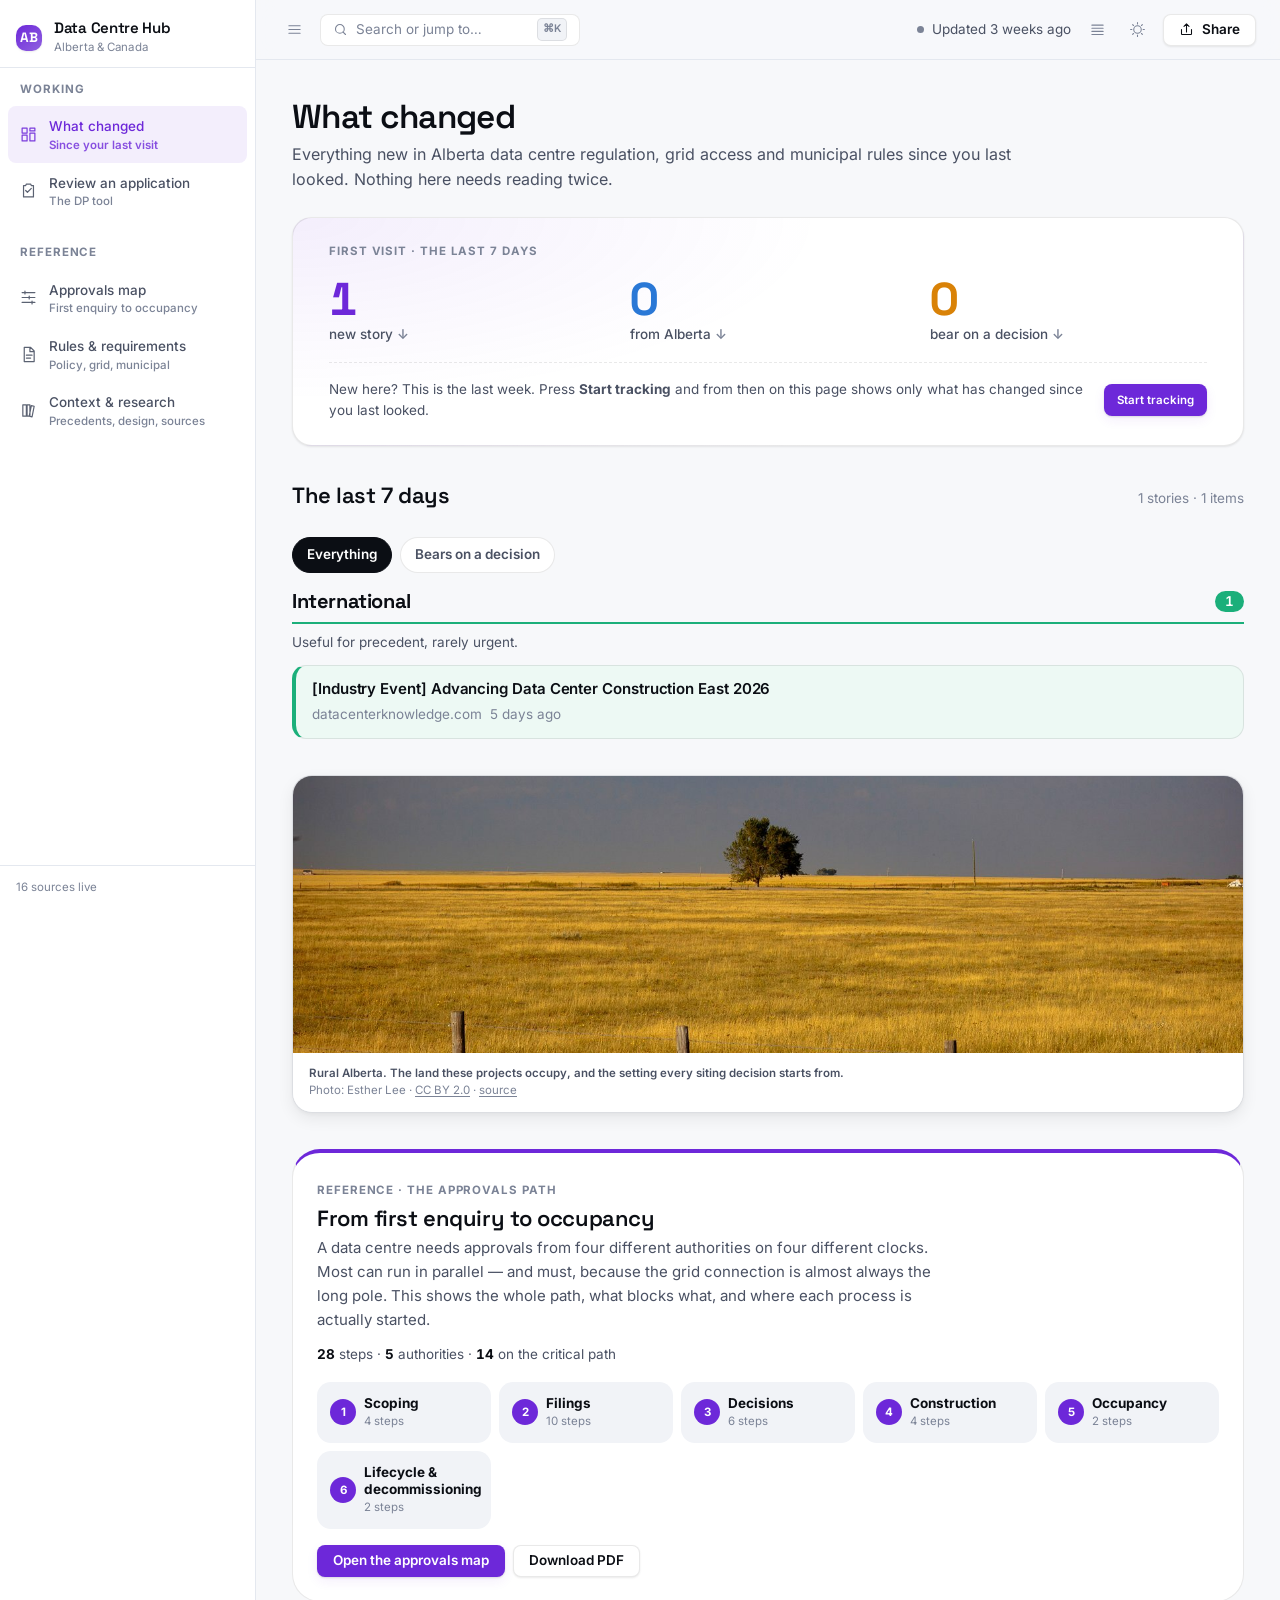
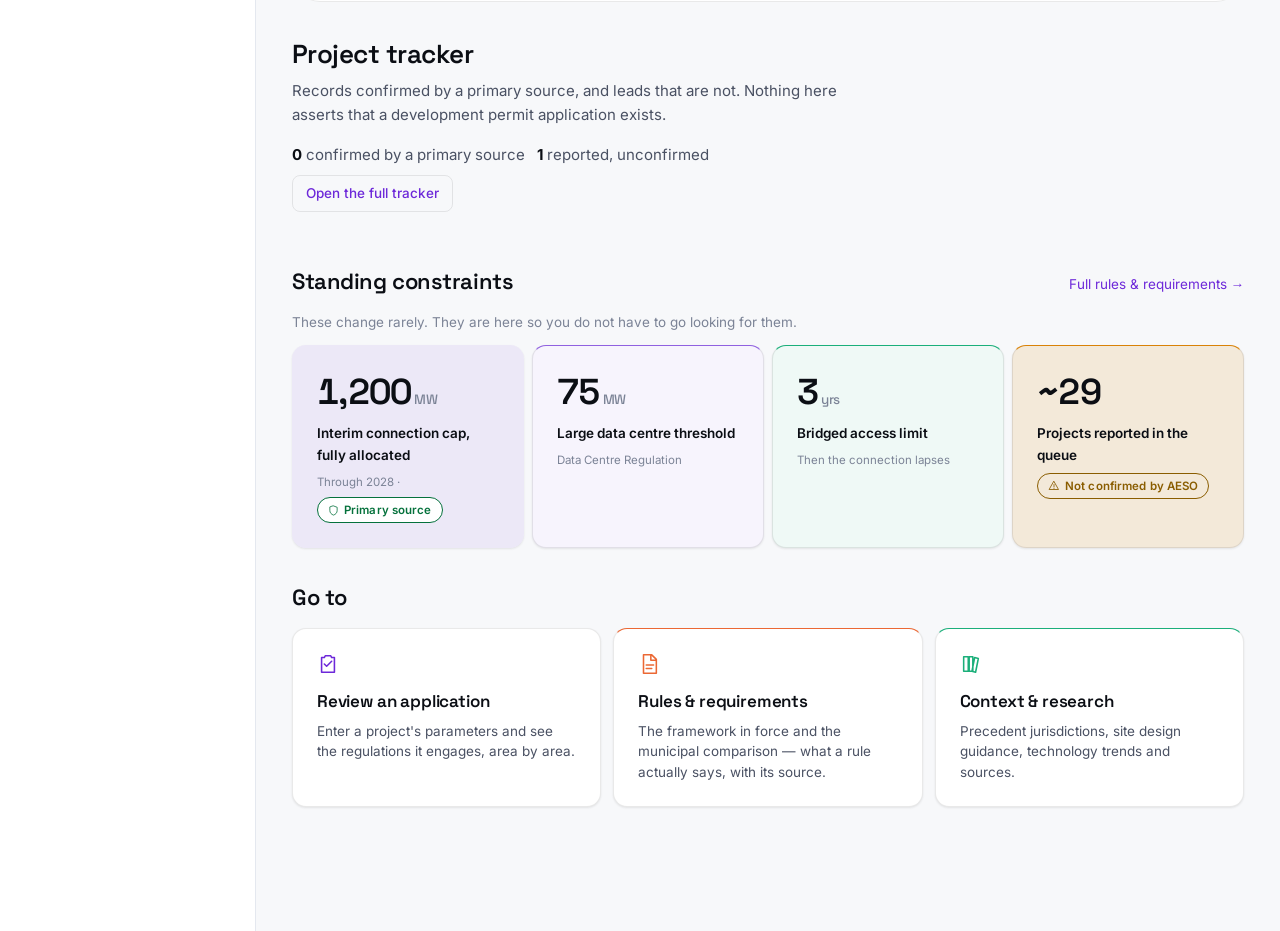
==== commit 888db837: "feat(site): lead with what changed; give the approvals map its own page The front page is titled "Wh" ====
--- a/site/index.html
+++ b/site/index.html
@@ -24,21 +24,24 @@
            municipal rules since you last looked. Nothing here needs reading twice.</p>
       </div>
 
-      <!-- Headline figures answer the page's question before anything else. -->
+      <!-- Headline figures answer the page's question before anything else.
+           Each figure links to the list it counts. -->
       <section class="section" id="digest-slot"></section>
+
+      <!-- Anything that needs a decision or a look -->
+      <section class="section" id="attention-slot"></section>
+
+      <!-- The new items themselves. Nothing that is not news sits above this:
+           the page is called "What changed", and on a phone the approvals map
+           used to put six screens between that title and the first change. -->
+      <section class="section" id="feed-slot"></section>
 
       <!-- The land at stake. Verified by eye; attribution rendered by photos.js. -->
       <div class="section" data-photo="hero" data-photo-hero></div>
 
-      <!-- The approvals path, as a full-width feature. It is reference rather
-           than news, so it sits below the digest but above the feed. -->
-      <section class="section feature" id="approvals-slot"></section>
-
-      <!-- Anything that needs a decision or a look -->
-      <section class="section" id="attention-slot"></section>
-
-      <!-- The new items themselves -->
-      <section class="section" id="feed-slot"></section>
+      <!-- The approvals path as a summary card. The map itself is reference,
+           not news, and lives on approvals.html. -->
+      <section class="section" id="approvals-slot" data-ap-mode="compact"></section>
 
       <!-- Project tracker. projects.html redirects here. -->
       <section class="section subsection" id="tracker">
--- a/site/assets/style.css
+++ b/site/assets/style.css
@@ -1742,6 +1742,20 @@
   border-left:6px solid var(--ink-muted); border-top:4px solid transparent;
   border-bottom:4px solid transparent;
 }
+/* The badges on the cards needed a key of their own: four kinds of pill were
+   being used and none of them was explained. */
+.ap-legend-badges { border-top:1px dashed var(--border); margin-top:-2px; }
+.ap-legend .ap-tag { flex:none; }
+.ap-key-lane {
+  width:auto; height:10px; border-radius:2px; padding:0 9px 0 0;
+  background:linear-gradient(90deg,var(--region-alberta) 0 25%,var(--region-canada) 25% 50%,
+             var(--region-global) 50% 75%,var(--ink-muted) 75% 100%);
+}
+.ap-key-pair {
+  width:auto; height:auto; padding:0 5px; border-radius:4px;
+  background:var(--status-warning-bg); color:var(--status-warning);
+  font-size:var(--t-micro); font-weight:800; font-style:normal; line-height:1.5;
+}
 .ap-key-parallel {
   height:14px; width:14px; border-radius:3px; background:none;
   border:2px dashed var(--border-strong);
@@ -1752,7 +1766,9 @@
 .ap-grid {
   position:relative; display:grid;
   grid-template-columns:30px 190px repeat(var(--phases), minmax(190px, 1fr));
-  gap:var(--s-2); min-width:1130px;
+  /* Row gap tight, column gap generous: the connectors run vertically through
+     the column gutter, and they need room there to stay apart. */
+  gap:var(--s-2) 20px; min-width:1130px;
 }
 
 .ap-corner { }
@@ -1780,6 +1796,7 @@
 .ap-lane-body { font-size:var(--t-micro); font-weight:600; color:var(--ink-secondary); }
 .ap-lane-note { margin-top:4px; font-size:var(--t-micro); color:var(--ink-muted); line-height:1.4; }
 
+.ap-cell.is-linked { gap:26px; }
 .ap-cell {
   display:flex; flex-direction:column; gap:var(--s-2);
   padding:var(--s-2); border-radius:var(--r-card);
@@ -1820,6 +1837,10 @@
   background:var(--accent-wash);
   box-shadow:0 0 0 2px var(--accent), var(--shadow-sm);
 }
+/* Added as an execution or financial risk rather than as a filing: a dashed
+   edge and a heavier title, so they read differently from the approvals. */
+.ap-node.is-risk { border-style:dashed; border-width:1.5px; }
+.ap-node.is-risk .ap-node-title { font-weight:800; }
 .ap-node.is-dim { opacity:.32; }
 
 .ap-node-authority {
@@ -1889,9 +1910,25 @@
   .ap-legend { gap:var(--s-3); font-size:var(--t-micro); }
 }
 
+/* --- how the site is powered ---------------------------------------------- */
+/* Two supply routes, one diagram. The switch is a segmented control rather than
+   a checkbox because neither route is the "off" state of the other. */
+.ap-controls { display:flex; align-items:center; gap:var(--s-2); flex-wrap:wrap; }
+.ap-routes { flex:none; }
+.ap-route-note {
+  margin:calc(var(--s-2) * -1) 0 var(--s-3); color:var(--ink-muted); max-width:80ch;
+}
+.ap-tag-req { background:var(--accent-wash); color:var(--accent); }
+/* A pair is marked, not drawn. Two cards carrying the same letter are both
+   required and neither authorises the other; there is no sequence between them,
+   so there is nothing for an arrow to say. */
+.ap-tag-pair { background:var(--status-warning-bg); color:var(--status-warning); font-weight:800; }
+
 @media print {
-  .ap-controls, .ap-wires { display:none !important; }
+  /* The arrows are the diagram. Only the controls come out. */
+  .ap-controls { display:none !important; }
   .ap-grid { min-width:0; }
+  .ap-node { box-shadow:none; }
 }
 
 /* --- order of government -------------------------------------------------- */
@@ -1952,10 +1989,6 @@
   stroke-dasharray:2 5; stroke-linecap:round; opacity:.85;
 }
 .ap-pair.is-dim { opacity:.12; }
-.ap-key-pair {
-  background:none; height:0;
-  border-top:2px dashed var(--status-serious);
-}
 .ap-pair-note {
   margin:0 0 var(--s-2) !important; font-size:var(--t-small);
   color:var(--ink-muted) !important;
@@ -2241,3 +2274,171 @@
 .standing-tile { padding: var(--s-5); border-radius: var(--r-card); }
 .standing-value { font-size: 36px; letter-spacing: var(--track-tight); }
 .standing-label { font-size: var(--t-small); font-weight: 600; margin-top: var(--s-2); }
+
+
+/* ============================================================================
+   Front door and approvals map, second pass.
+
+   The front page leads with what changed; the approvals map moved to a page of
+   its own and is represented elsewhere by a summary card. On a narrow screen
+   the map opens one phase at a time.
+   ========================================================================= */
+
+/* ---- digest: figures are links -------------------------------------------- */
+a.digest-fig {
+  text-decoration: none; color: inherit;
+  padding: var(--s-2) var(--s-3); margin: calc(var(--s-2) * -1) calc(var(--s-3) * -1);
+  border-radius: var(--r-card);
+  transition: background var(--dur) var(--ease);
+}
+a.digest-fig:hover { background: var(--surface-sunken); }
+a.digest-fig:focus-visible { outline: 2px solid var(--focus); outline-offset: 2px; }
+.digest-go { color: var(--ink-muted); font-weight: 600; }
+a.digest-fig:hover .digest-go { color: var(--accent); }
+.digest-fig-serious .digest-n { color: var(--status-serious); }
+.digest-start {
+  display: flex; align-items: center; gap: var(--s-4); flex-wrap: wrap;
+  margin-top: var(--s-4); padding-top: var(--s-4); border-top: 1px dashed var(--border);
+}
+.digest-start p { margin: 0; flex: 1 1 280px; color: var(--ink-secondary); font-size: var(--t-small); line-height: 1.55; }
+#attention-slot, #feed-slot, .feed-block, #params, #findings, .anchor {
+  scroll-margin-top: calc(var(--topbar-h) + 16px);
+}
+@media (max-width: 720px) {
+  /* Four figures stacked filled the first screen and showed nothing else. */
+  .digest-figures { grid-template-columns: 1fr 1fr; gap: var(--s-4) var(--s-3); }
+  .digest-n { font-size: 34px; }
+}
+
+/* ---- attention: what changed, not just that it did ------------------------ */
+.attention-what { margin-top: 2px; color: var(--ink-secondary); }
+.attention-item.is-moved .attention-what { color: var(--ink); font-weight: 600; }
+.attention-more { margin-top: var(--s-3); }
+
+/* ---- feed filter ---------------------------------------------------------- */
+.feed-filter { display: flex; gap: var(--s-2); flex-wrap: wrap; margin: 0 0 var(--s-4); }
+.chip-btn {
+  font: inherit; font-size: var(--t-small); font-weight: 600; cursor: pointer;
+  padding: 6px 14px; border-radius: 999px;
+  border: 1px solid var(--border); background: var(--surface); color: var(--ink-secondary);
+}
+.chip-btn:hover { border-color: var(--border-strong); color: var(--ink); }
+.chip-btn.is-on { background: var(--ink); border-color: var(--ink); color: var(--surface); }
+.chip-btn:focus-visible { outline: 2px solid var(--focus); outline-offset: 2px; }
+
+/* ---- approvals: summary card ---------------------------------------------- */
+.ap-compact {
+  display: grid; gap: var(--s-4);
+  padding: var(--s-5); border-radius: calc(var(--r-card) * 2);
+  background: var(--surface); border: 1px solid var(--border);
+  border-top: var(--edge-w, 3px) solid var(--accent);
+}
+.ap-compact .ap-title { font-size: var(--t-h2); margin-top: var(--s-1); }
+.ap-compact-tally { margin: var(--s-3) 0 0; color: var(--ink-secondary); font-size: var(--t-small); }
+.ap-compact-tally strong { color: var(--ink); font-variant-numeric: tabular-nums; }
+.ap-compact-phases {
+  list-style: none; margin: 0; padding: 0;
+  display: grid; gap: var(--s-2); grid-template-columns: repeat(auto-fit, minmax(150px, 1fr));
+}
+.ap-compact-phase {
+  display: grid; grid-template-columns: auto 1fr; column-gap: var(--s-2); align-items: center;
+  padding: var(--s-3); border-radius: var(--r-card); text-decoration: none;
+  background: var(--surface-sunken); border: 1px solid transparent; color: var(--ink);
+  transition: border-color var(--dur) var(--ease), transform var(--dur) var(--ease);
+}
+.ap-compact-phase:hover { border-color: var(--accent); transform: translateY(-1px); }
+.ap-compact-phase:focus-visible { outline: 2px solid var(--focus); outline-offset: 2px; }
+.ap-compact-n {
+  grid-row: span 2; width: 26px; height: 26px; border-radius: 50%;
+  display: grid; place-items: center; font-size: var(--t-micro); font-weight: 800;
+  background: var(--accent); color: var(--surface);
+}
+.ap-compact-name { font-weight: 700; font-size: var(--t-small); line-height: 1.25; }
+.ap-compact-count { font-size: var(--t-micro); color: var(--ink-muted); }
+.ap-compact-actions { display: flex; gap: var(--s-2); flex-wrap: wrap; }
+
+/* ---- approvals: folded legend --------------------------------------------- */
+.ap-howto { margin: var(--s-2) 0 var(--s-4); }
+.ap-howto > summary {
+  display: inline-flex; align-items: center; gap: 6px; cursor: pointer;
+  font-size: var(--t-small); font-weight: 600; color: var(--accent);
+  padding: 6px 0; list-style: none;
+}
+.ap-howto > summary::-webkit-details-marker { display: none; }
+.ap-howto > summary::before { content: '+'; font-weight: 800; width: 1ch; }
+.ap-howto[open] > summary::before { content: '\2212'; }
+.ap-howto > summary:focus-visible { outline: 2px solid var(--focus); outline-offset: 2px; border-radius: 4px; }
+@media print { .ap-howto > summary { display: none; } }
+
+/* ---- approvals: phase by phase -------------------------------------------- */
+.ap-steps { display: grid; gap: var(--s-4); scroll-margin-top: calc(var(--topbar-h) + 12px); }
+.ap-steps-tabs {
+  display: flex; gap: var(--s-2); overflow-x: auto; padding-bottom: 4px;
+  scrollbar-width: thin;
+}
+.ap-steps-tab {
+  flex: none; display: inline-flex; align-items: center; gap: 6px; cursor: pointer; font: inherit;
+  padding: 7px 12px 7px 7px; border-radius: 999px;
+  border: 1px solid var(--border); background: var(--surface); color: var(--ink-secondary);
+  font-size: var(--t-small); font-weight: 600;
+}
+.ap-steps-tab-n {
+  width: 22px; height: 22px; border-radius: 50%; display: grid; place-items: center;
+  font-size: var(--t-micro); font-weight: 800; background: var(--surface-sunken); color: var(--ink);
+}
+.ap-steps-tab-count { font-size: var(--t-micro); color: var(--ink-muted); font-weight: 600; }
+.ap-steps-tab.is-on { background: var(--ink); border-color: var(--ink); color: var(--surface); }
+.ap-steps-tab.is-on .ap-steps-tab-n { background: var(--accent); color: var(--surface); }
+.ap-steps-tab.is-on .ap-steps-tab-count { color: var(--surface); opacity: .7; }
+.ap-steps-tab:focus-visible { outline: 2px solid var(--focus); outline-offset: 2px; }
+.ap-steps-head { padding-bottom: var(--s-3); border-bottom: 3px solid var(--accent); }
+.ap-steps-title { margin: 2px 0; font-size: var(--t-h2); }
+.ap-steps-body { display: grid; gap: var(--s-4); grid-template-columns: repeat(auto-fit, minmax(260px, 1fr)); align-items: start; }
+.ap-steps-lane { display: grid; gap: var(--s-2); align-content: start; }
+.ap-steps-lane-head { display: flex; align-items: baseline; gap: var(--s-2); flex-wrap: wrap; margin-bottom: 2px; }
+.ap-steps-dep {
+  margin: -2px 0 var(--s-2) var(--s-3); padding-left: var(--s-3);
+  border-left: 2px solid var(--border-strong);
+  font-size: var(--t-micro); color: var(--ink-secondary); line-height: 1.45;
+}
+.ap-steps-nav { display: flex; justify-content: space-between; gap: var(--s-2); }
+.ap-steps-nav .btn[disabled] { opacity: .4; cursor: default; }
+@media (max-width: 760px) {
+  /* Print and PDF are desktop jobs; on a phone they crowd out the two
+     controls that matter, layout and route. */
+  .ap-controls #ap-print, .ap-controls #ap-download { display: none; }
+}
+
+/* ---- review tool: the three steps ----------------------------------------- */
+.steps-strip {
+  display: grid; gap: var(--s-2); grid-template-columns: repeat(3, 1fr);
+  margin: 0 0 var(--s-5);
+}
+.steps-strip-item {
+  display: flex; gap: var(--s-3); align-items: flex-start;
+  padding: var(--s-3) var(--s-4); border-radius: var(--r-card); text-decoration: none;
+  background: var(--surface); border: 1px solid var(--border); color: var(--ink);
+  font-size: var(--t-small); line-height: 1.35;
+  transition: border-color var(--dur) var(--ease);
+}
+.steps-strip-item:hover { border-color: var(--accent); }
+.steps-strip-item:focus-visible { outline: 2px solid var(--focus); outline-offset: 2px; }
+.steps-strip-n {
+  flex: none; width: 26px; height: 26px; border-radius: 50%; display: grid; place-items: center;
+  background: var(--accent); color: var(--surface); font-weight: 800; font-size: var(--t-micro);
+}
+.steps-strip-sub { display: block; color: var(--ink-muted); font-size: var(--t-micro); font-weight: 500; margin-top: 2px; }
+@media (max-width: 860px) { .steps-strip { grid-template-columns: 1fr; } }
+@media print { .steps-strip, .ap-compact { display: none; } }
+
+/* The page already has "Approvals map" as its h1; the map's own heading would
+   say the same thing twice before any step is visible. */
+body[data-page="approvals"] .ap-head .ap-title { display: none; }
+body[data-page="approvals"] .page-head { margin-bottom: var(--s-3); }
+
+/* ---- attention: identical bulk changes, set apart ------------------------- */
+.attention-bulk { margin-top: var(--s-3); }
+.attention-bulk > summary { cursor: pointer; font-size: var(--t-small); font-weight: 600; color: var(--ink-secondary); }
+.attention-bulk > summary:focus-visible { outline: 2px solid var(--focus); outline-offset: 2px; border-radius: 4px; }
+.attention-bulk p { margin: var(--s-2) 0; max-width: 70ch; }
+.attention-bulk-list { margin: 0; padding-left: 1.1em; display: grid; gap: 4px; font-size: var(--t-small); }
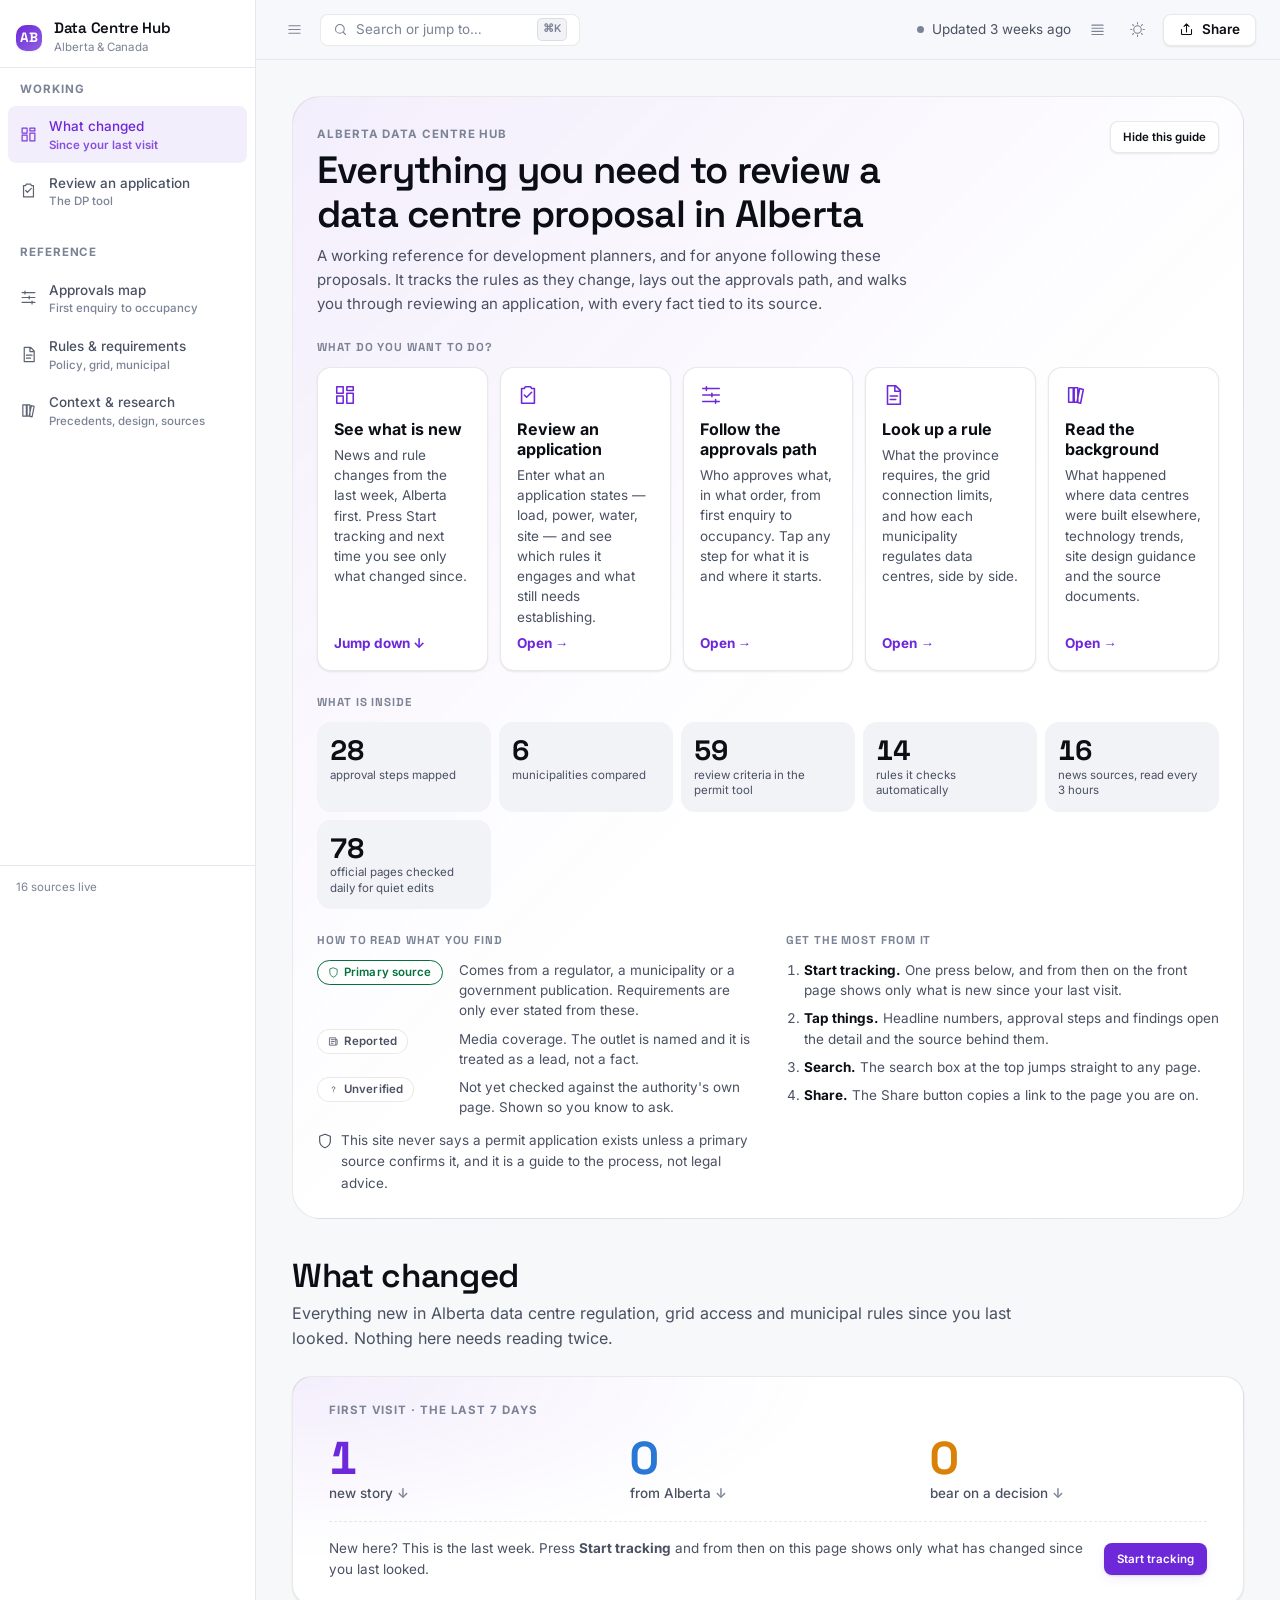
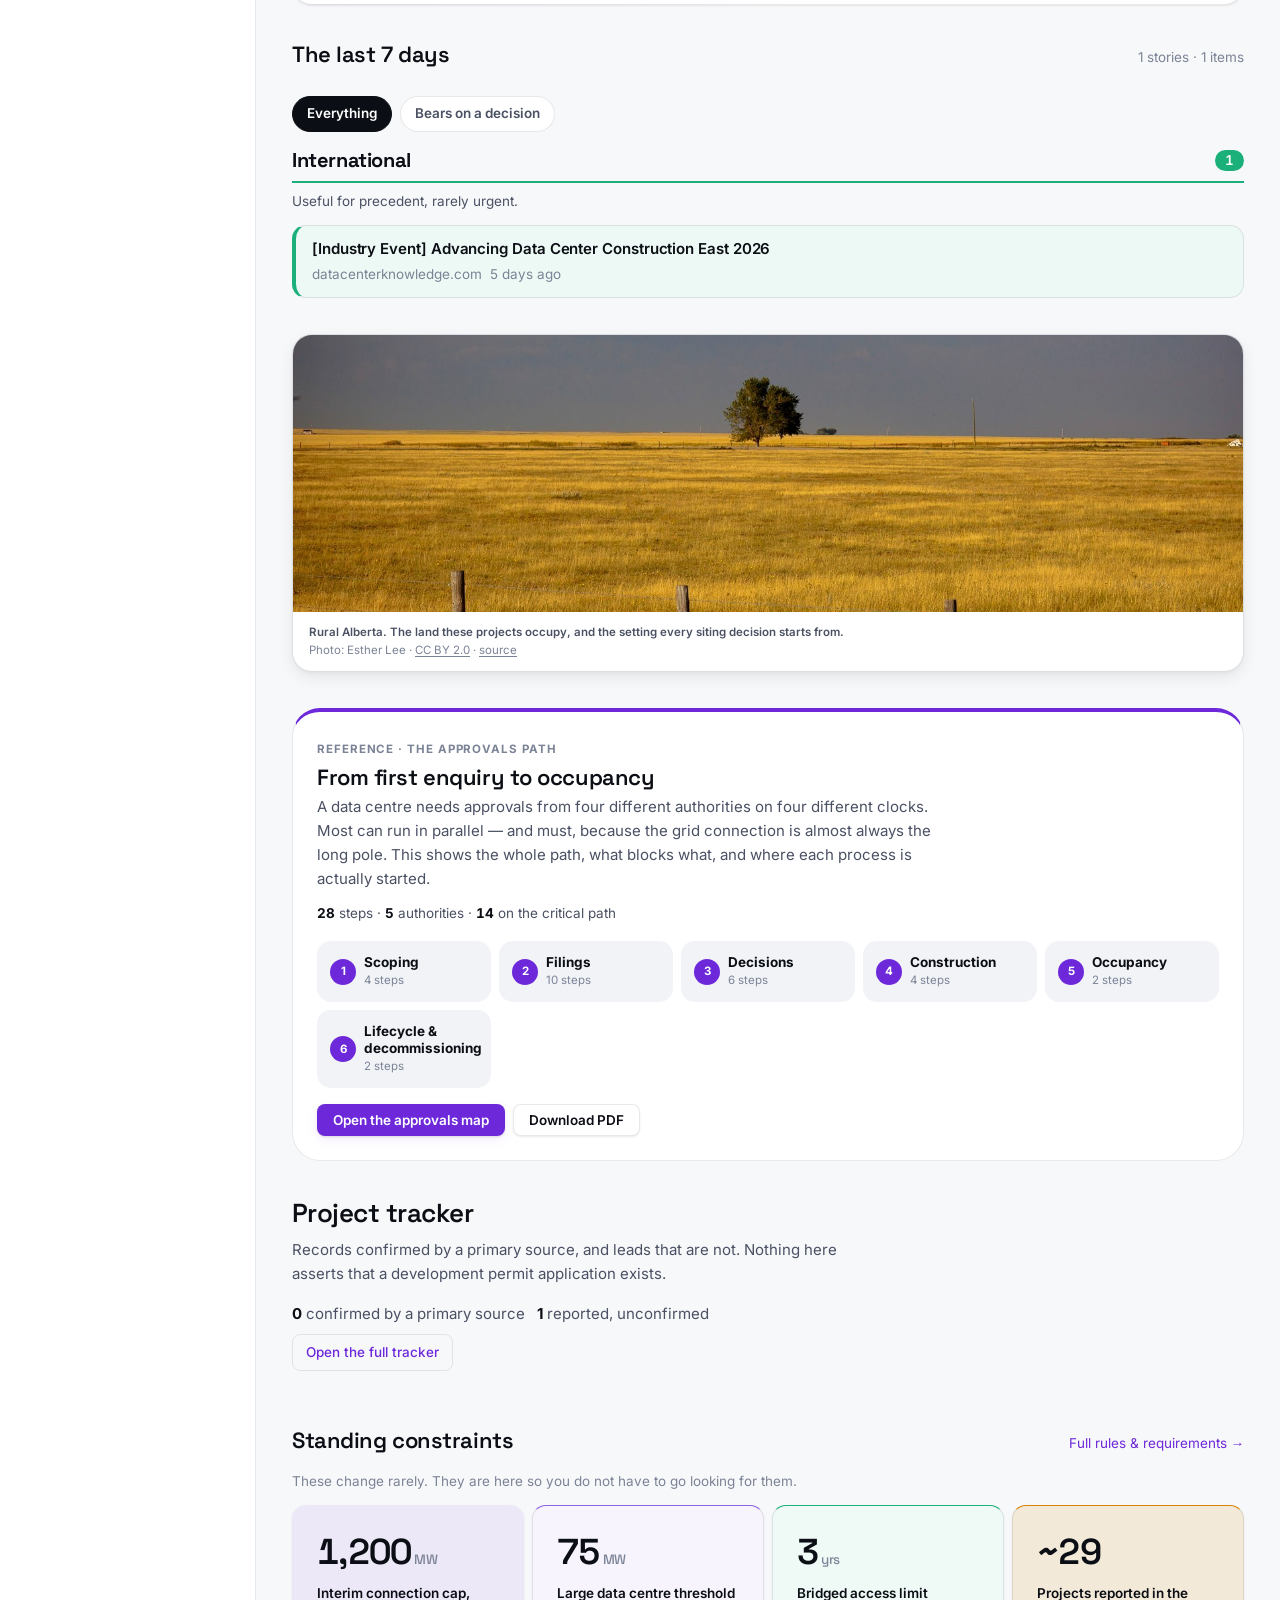
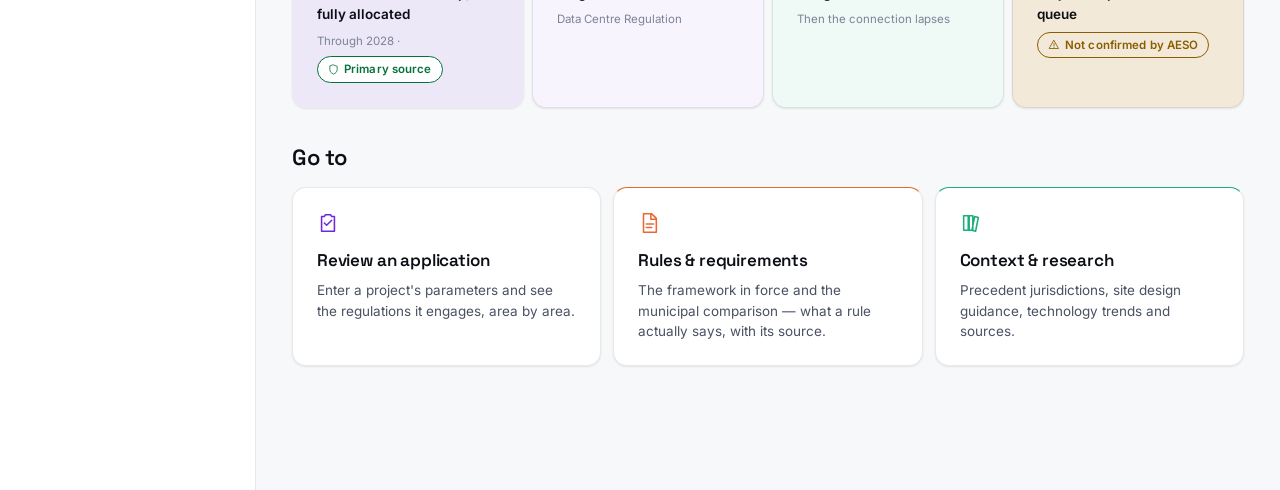
==== commit e6e2c824: "feat(home): open with what the site is for and how to use it The front page opened on "What changed"" ====
--- a/site/index.html
+++ b/site/index.html
@@ -3,8 +3,8 @@
 <head>
 <meta charset="utf-8">
 <meta name="viewport" content="width=device-width, initial-scale=1">
-<title>What changed — Alberta Data Centre Hub</title>
-<meta name="description" content="What has changed in Alberta data centre regulation, grid access and municipal rules since your last visit.">
+<title>Alberta Data Centre Hub — rules, approvals and permit review</title>
+<meta name="description" content="A working reference for reviewing data centre proposals in Alberta: what changed in the rules, the approvals path from first enquiry to occupancy, and a development permit review tool. Every fact tied to its source.">
 <link rel="stylesheet" href="assets/fonts.css">
 <link rel="stylesheet" href="assets/tokens.css">
 <link rel="stylesheet" href="assets/style.css">
@@ -18,8 +18,12 @@
     <header class="topbar" id="topbar"></header>
     <main class="content" id="main">
 
-      <div class="page-head">
-        <h1>What changed</h1>
+      <!-- What the site is, who it is for and how to use it. Open on a first
+           visit, one line afterwards. Rendered by welcome.js. -->
+      <section class="section" id="welcome-slot"></section>
+
+      <div class="page-head" id="whats-new">
+        <h2 class="page-title">What changed</h2>
         <p class="page-purpose">Everything new in Alberta data centre regulation, grid access and
            municipal rules since you last looked. Nothing here needs reading twice.</p>
       </div>
@@ -122,6 +126,7 @@
 <script src="assets/figures.js"></script>
 <script src="assets/photos.js"></script>
 <script src="assets/approvals.js"></script>
+<script src="assets/welcome.js"></script>
 <script src="assets/whatchanged.js"></script>
 <script src="assets/page-projects.js"></script>
 </body>
--- a/site/assets/style.css
+++ b/site/assets/style.css
@@ -2442,3 +2442,102 @@
 .attention-bulk > summary:focus-visible { outline: 2px solid var(--focus); outline-offset: 2px; border-radius: 4px; }
 .attention-bulk p { margin: var(--s-2) 0; max-width: 70ch; }
 .attention-bulk-list { margin: 0; padding-left: 1.1em; display: grid; gap: 4px; font-size: var(--t-small); }
+
+
+/* ============================================================================
+   Welcome — what the site is and how to use it. Open on a first visit, one
+   line once the reader has started tracking or closed it.
+   ========================================================================= */
+.page-head h2.page-title { font-size: var(--t-h1); margin: 0 0 var(--s-1); letter-spacing: -.01em; }
+#whats-new { scroll-margin-top: calc(var(--topbar-h) + 16px); }
+
+.welcome {
+  padding: var(--s-5); border-radius: calc(var(--r-card) * 2);
+  background: linear-gradient(135deg, var(--accent-wash), transparent 55%), var(--surface);
+  border: 1px solid var(--border);
+}
+.welcome-head { display: flex; gap: var(--s-4); align-items: flex-start; justify-content: space-between; flex-wrap: wrap; }
+.welcome-headtext { flex: 1 1 420px; min-width: 0; }
+.welcome-title { margin: var(--s-1) 0 var(--s-2); font-size: clamp(26px, 3.4vw, 38px); line-height: 1.15; letter-spacing: -.02em; max-width: 22ch; }
+.welcome-lede { margin: 0; max-width: 68ch; color: var(--ink-secondary); font-size: var(--t-body); line-height: 1.6; }
+.welcome-toggle { flex: none; }
+
+/* Folded: the site still says what it is, in one line. */
+.welcome.is-closed { padding: var(--s-3) var(--s-4); background: var(--surface); }
+.welcome.is-closed .welcome-head { align-items: center; }
+.welcome.is-closed .welcome-title { font-size: var(--t-h3); margin: 0; max-width: none; letter-spacing: 0; }
+.welcome.is-closed .eyebrow, .welcome.is-closed .welcome-lede { display: none; }
+
+.welcome-h {
+  margin: var(--s-5) 0 var(--s-3); font-size: var(--t-micro); font-weight: 800;
+  letter-spacing: .08em; text-transform: uppercase; color: var(--ink-muted);
+}
+.welcome-tasks { display: grid; gap: var(--s-3); grid-template-columns: repeat(auto-fit, minmax(210px, 1fr)); }
+.welcome-task {
+  display: flex; flex-direction: column; gap: 6px;
+  padding: var(--s-4); border-radius: var(--r-card); text-decoration: none; color: var(--ink);
+  background: var(--surface); border: 1px solid var(--border); box-shadow: var(--shadow-sm);
+  transition: border-color var(--dur) var(--ease), transform var(--dur) var(--ease);
+}
+.welcome-task:hover { border-color: var(--accent); transform: translateY(-2px); }
+.welcome-task:focus-visible { outline: 2px solid var(--focus); outline-offset: 2px; }
+.welcome-task-icon { color: var(--accent); }
+.welcome-task-icon svg { width: 22px; height: 22px; }
+.welcome-task-title { font-weight: 700; font-size: var(--t-h3); line-height: 1.25; }
+.welcome-task-text { color: var(--ink-secondary); font-size: var(--t-small); line-height: 1.5; flex: 1; }
+.welcome-task-go { font-size: var(--t-small); font-weight: 700; color: var(--accent); }
+
+.welcome-inside { display: grid; gap: var(--s-2); grid-template-columns: repeat(auto-fit, minmax(150px, 1fr)); }
+.welcome-stat {
+  display: flex; flex-direction: column; gap: 2px; text-decoration: none; color: inherit;
+  padding: var(--s-3); border-radius: var(--r-card); background: var(--surface-sunken);
+  border: 1px solid transparent; transition: border-color var(--dur) var(--ease);
+}
+.welcome-stat:hover { border-color: var(--accent); }
+.welcome-stat:focus-visible { outline: 2px solid var(--focus); outline-offset: 2px; }
+.welcome-stat-n { font-family: var(--font-display, inherit); font-size: 28px; font-weight: 700; line-height: 1.1; color: var(--ink); font-variant-numeric: tabular-nums; }
+.welcome-stat-l { font-size: var(--t-micro); color: var(--ink-secondary); line-height: 1.35; }
+
+.welcome-trust { list-style: none; margin: 0; padding: 0; display: grid; gap: var(--s-2); }
+.welcome-trust li { display: grid; grid-template-columns: 150px 1fr; gap: var(--s-3); align-items: start; font-size: var(--t-small); color: var(--ink-secondary); line-height: 1.5; }
+.welcome-trust .chip { justify-self: start; }
+.welcome-note { display: flex; gap: var(--s-2); align-items: flex-start; margin: var(--s-3) 0 0; font-size: var(--t-small); color: var(--ink-secondary); max-width: 76ch; }
+.welcome-note svg { flex: none; width: 16px; height: 16px; margin-top: 3px; }
+.welcome-tips { margin: 0; padding-left: 1.3em; display: grid; gap: var(--s-2); font-size: var(--t-small); color: var(--ink-secondary); line-height: 1.5; max-width: 76ch; }
+.welcome-tips strong { color: var(--ink); }
+@media (max-width: 720px) {
+  .welcome { padding: var(--s-4); }
+  .welcome-trust li { grid-template-columns: 1fr; gap: 4px; }
+  .welcome-inside { grid-template-columns: 1fr 1fr; }
+}
+@media print { .welcome-toggle { display: none; } }
+
+.welcome-title { max-width: 26ch; }
+@media (min-width: 1280px) { .welcome-tasks { grid-template-columns: repeat(5, 1fr); } }
+.welcome-more { display: grid; gap: 0 var(--s-6, 32px); grid-template-columns: repeat(auto-fit, minmax(320px, 1fr)); align-items: start; }
+.welcome-fold > summary { list-style: none; cursor: pointer; display: flex; align-items: center; gap: 6px; }
+.welcome-fold > summary::-webkit-details-marker { display: none; }
+.welcome-fold > summary::after { content: '+'; font-weight: 800; color: var(--accent); margin-top: var(--s-2); }
+.welcome-fold[open] > summary::after { content: ''; }
+.welcome-fold[open] > summary { cursor: default; pointer-events: none; }
+.welcome-fold > summary:focus-visible { outline: 2px solid var(--focus); outline-offset: 2px; border-radius: 4px; }
+.welcome-fold > summary .welcome-h { display: inline-block; }
+.welcome-trust li { grid-template-columns: 130px 1fr; }
+@media (max-width: 720px) {
+  .welcome-fold > summary .welcome-h { margin: var(--s-4) 0 var(--s-2); color: var(--ink-secondary); }
+  .welcome-fold[open] > summary { pointer-events: auto; cursor: pointer; }
+  .welcome-fold[open] > summary::after { content: '\2212'; }
+  .welcome-trust li { grid-template-columns: 1fr; }
+}
+@media (max-width: 720px) {
+  /* Five full cards stacked is a screen and a half; as rows they fit in one. */
+  .welcome-tasks { gap: var(--s-2); }
+  .welcome-task { display: grid; grid-template-columns: 24px 1fr; column-gap: var(--s-3); row-gap: 2px; padding: var(--s-3); }
+  .welcome-task-icon { grid-row: span 2; margin-top: 2px; }
+  .welcome-task-title { font-size: var(--t-body); }
+  .welcome-task-text { font-size: var(--t-micro); }
+  .welcome-task-go { display: none; }
+  .welcome-title { font-size: 25px; }
+  .welcome-stat { padding: var(--s-2) var(--s-3); }
+  .welcome-stat-n { font-size: 22px; }
+}
